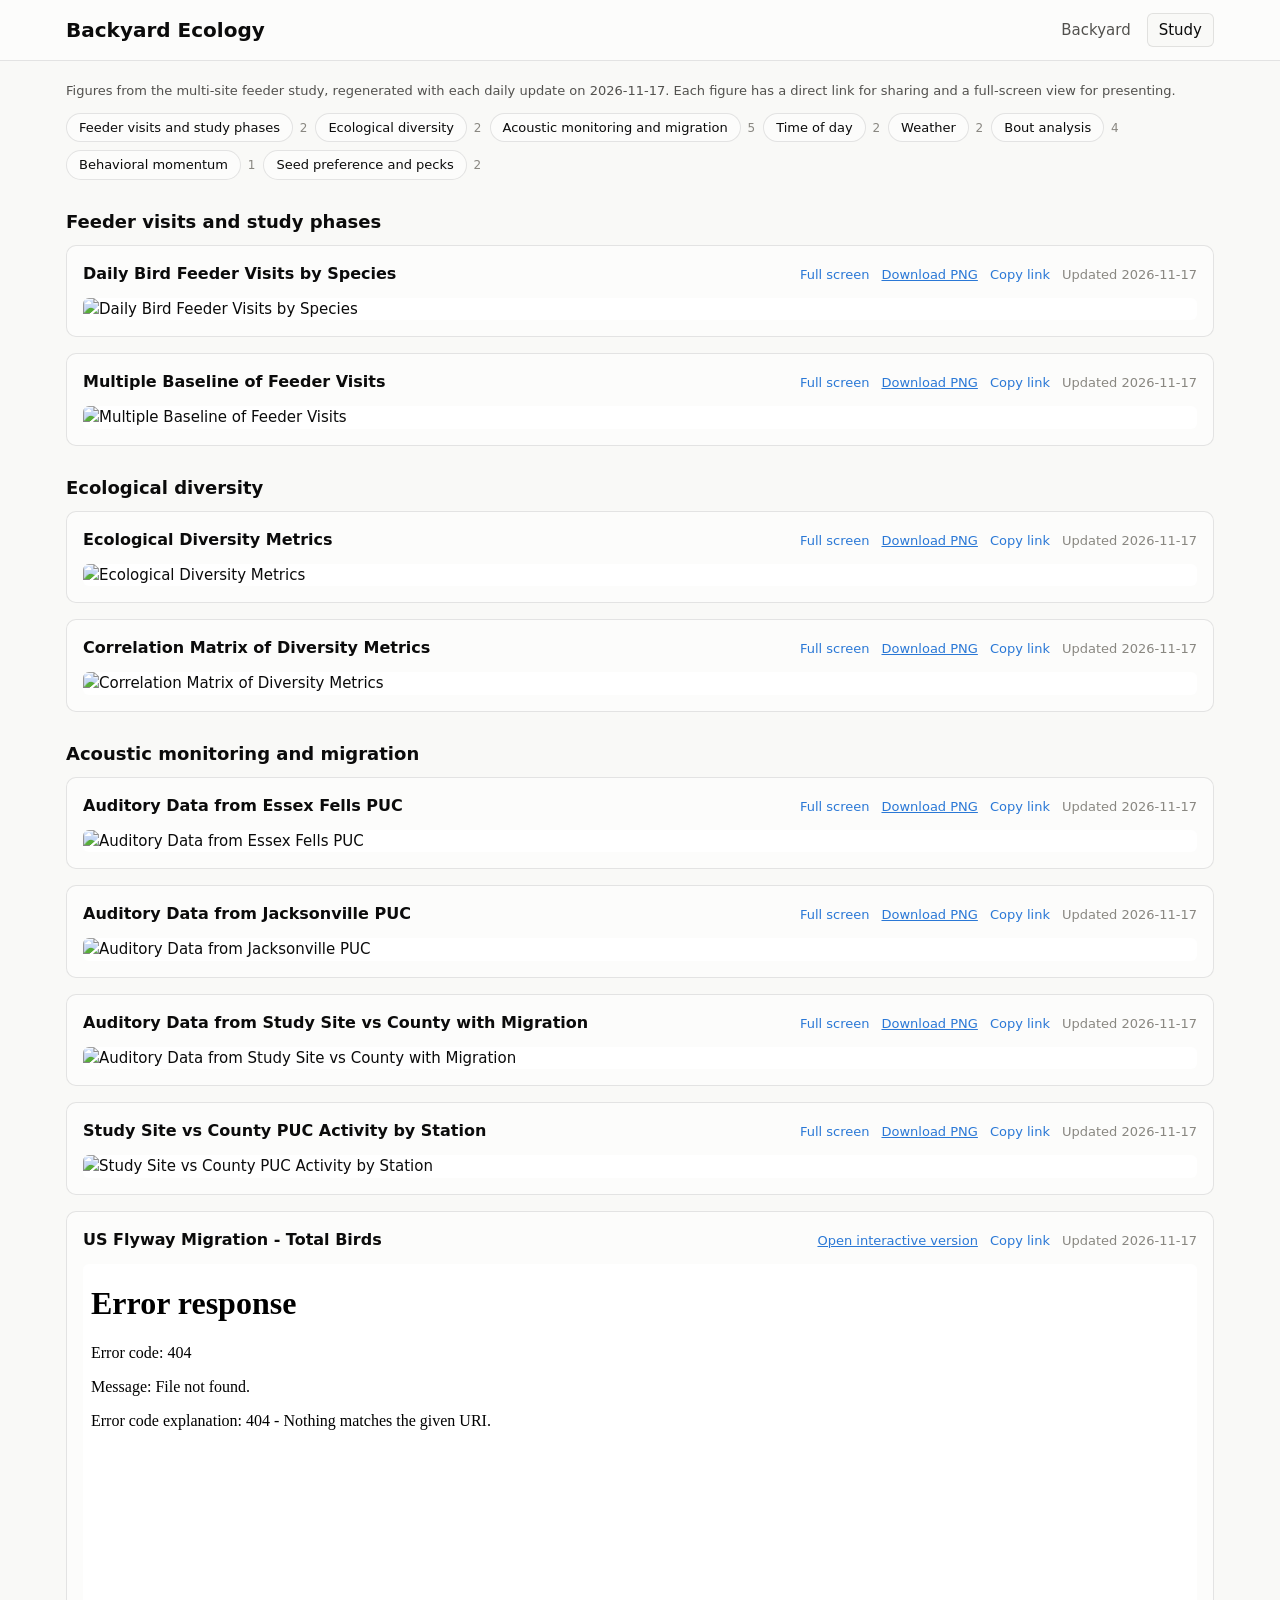
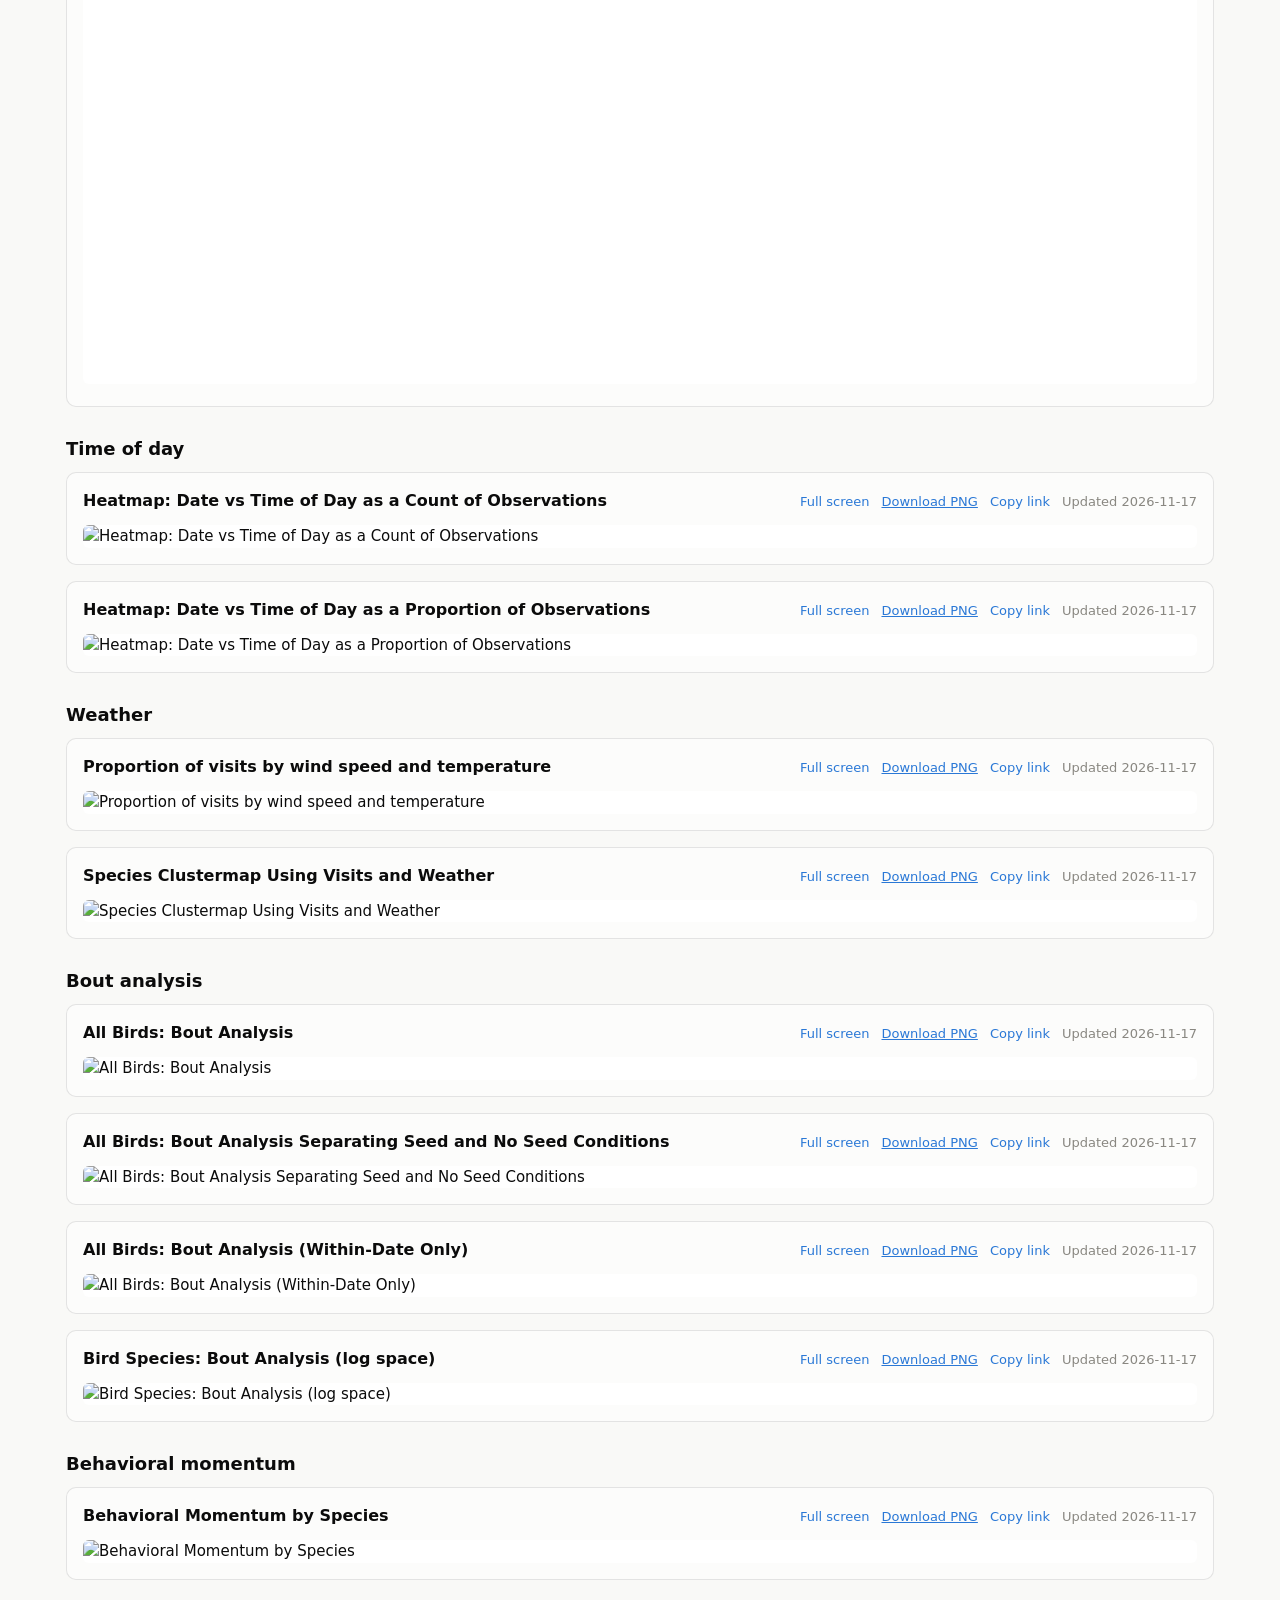
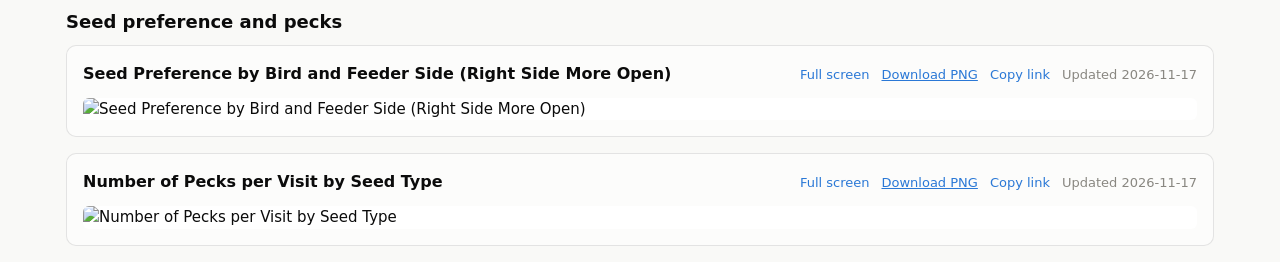
==== docs/study.html @ ff607a8b "Daily dashboard update" ====
<!DOCTYPE html>
<html lang="en">
<head>
  <meta charset="UTF-8">
  <meta name="viewport" content="width=device-width, initial-scale=1.0">
  <title>Backyard Ecology Study</title>
  <link rel="stylesheet" href="assets/dashboard.css">
</head>
<body>
  <header class="site-header">
    <div class="wrap header-row">
      <h1>Backyard Ecology</h1>
      <nav class="tabs" aria-label="Sections">
        <a href="index.html">Backyard</a>
        <a href="study.html" aria-current="page">Study</a>
      </nav>
    </div>
  </header>
  <main class="wrap study">
    <p class="sub">Figures from the multi-site feeder study, regenerated with each daily update on 2026-11-17. Each figure has a direct link for sharing and a full-screen view for presenting.</p>
    <nav class="toc" aria-label="Contents"><ol><li><a href="#section-1">Feeder visits and study phases</a> <span>2</span></li><li><a href="#section-2">Ecological diversity</a> <span>2</span></li><li><a href="#section-3">Acoustic monitoring and migration</a> <span>5</span></li><li><a href="#section-4">Time of day</a> <span>2</span></li><li><a href="#section-5">Weather</a> <span>2</span></li><li><a href="#section-6">Bout analysis</a> <span>4</span></li><li><a href="#section-7">Behavioral momentum</a> <span>1</span></li><li><a href="#section-8">Seed preference and pecks</a> <span>2</span></li></ol></nav>
    <section class="study-section" id="section-1"><h2>Feeder visits and study phases</h2>
      <figure class="study-figure" id="species_visits_by_date">
        <figcaption>
          <h3><a href="#species_visits_by_date">Daily Bird Feeder Visits by Species</a></h3>
          <div class="fig-actions"><button type="button" data-fullscreen="species_visits_by_date">Full screen</button><a href="dashboard_plots/images/species_visits_by_date.png" download>Download PNG</a><button type="button" data-copy="species_visits_by_date">Copy link</button><span class="updated">Updated 2026-11-17</span></div>
        </figcaption>
        <img src="dashboard_plots/images/species_visits_by_date.png" alt="Daily Bird Feeder Visits by Species" loading="lazy">
      </figure>
      <figure class="study-figure" id="mbd_plot">
        <figcaption>
          <h3><a href="#mbd_plot">Multiple Baseline of Feeder Visits</a></h3>
          <div class="fig-actions"><button type="button" data-fullscreen="mbd_plot">Full screen</button><a href="dashboard_plots/images/mbd_plot.png" download>Download PNG</a><button type="button" data-copy="mbd_plot">Copy link</button><span class="updated">Updated 2026-11-17</span></div>
        </figcaption>
        <img src="dashboard_plots/images/mbd_plot.png" alt="Multiple Baseline of Feeder Visits" loading="lazy">
      </figure></section><section class="study-section" id="section-2"><h2>Ecological diversity</h2>
      <figure class="study-figure" id="diversity_metrics">
        <figcaption>
          <h3><a href="#diversity_metrics">Ecological Diversity Metrics</a></h3>
          <div class="fig-actions"><button type="button" data-fullscreen="diversity_metrics">Full screen</button><a href="dashboard_plots/images/diversity_metrics.png" download>Download PNG</a><button type="button" data-copy="diversity_metrics">Copy link</button><span class="updated">Updated 2026-11-17</span></div>
        </figcaption>
        <img src="dashboard_plots/images/diversity_metrics.png" alt="Ecological Diversity Metrics" loading="lazy">
      </figure>
      <figure class="study-figure" id="diversity_metrics_corr_matrix">
        <figcaption>
          <h3><a href="#diversity_metrics_corr_matrix">Correlation Matrix of Diversity Metrics</a></h3>
          <div class="fig-actions"><button type="button" data-fullscreen="diversity_metrics_corr_matrix">Full screen</button><a href="dashboard_plots/images/diversity_metrics_corr_matrix.png" download>Download PNG</a><button type="button" data-copy="diversity_metrics_corr_matrix">Copy link</button><span class="updated">Updated 2026-11-17</span></div>
        </figcaption>
        <img src="dashboard_plots/images/diversity_metrics_corr_matrix.png" alt="Correlation Matrix of Diversity Metrics" loading="lazy">
      </figure></section><section class="study-section" id="section-3"><h2>Acoustic monitoring and migration</h2>
      <figure class="study-figure" id="puc_audio_data_nj_jcv">
        <figcaption>
          <h3><a href="#puc_audio_data_nj_jcv">Auditory Data from Essex Fells PUC</a></h3>
          <div class="fig-actions"><button type="button" data-fullscreen="puc_audio_data_nj_jcv">Full screen</button><a href="dashboard_plots/images/puc_audio_data_nj_jcv.png" download>Download PNG</a><button type="button" data-copy="puc_audio_data_nj_jcv">Copy link</button><span class="updated">Updated 2026-11-17</span></div>
        </figcaption>
        <img src="dashboard_plots/images/puc_audio_data_nj_jcv.png" alt="Auditory Data from Essex Fells PUC" loading="lazy">
      </figure>
      <figure class="study-figure" id="puc_audio_data_puc_21974_cox">
        <figcaption>
          <h3><a href="#puc_audio_data_puc_21974_cox">Auditory Data from Jacksonville PUC</a></h3>
          <div class="fig-actions"><button type="button" data-fullscreen="puc_audio_data_puc_21974_cox">Full screen</button><a href="dashboard_plots/images/puc_audio_data_puc_21974_cox.png" download>Download PNG</a><button type="button" data-copy="puc_audio_data_puc_21974_cox">Copy link</button><span class="updated">Updated 2026-11-17</span></div>
        </figcaption>
        <img src="dashboard_plots/images/puc_audio_data_puc_21974_cox.png" alt="Auditory Data from Jacksonville PUC" loading="lazy">
      </figure>
      <figure class="study-figure" id="puc_audio_data_puc_site_to_county">
        <figcaption>
          <h3><a href="#puc_audio_data_puc_site_to_county">Auditory Data from Study Site vs County with Migration</a></h3>
          <div class="fig-actions"><button type="button" data-fullscreen="puc_audio_data_puc_site_to_county">Full screen</button><a href="dashboard_plots/images/puc_audio_data_puc_site_to_county.png" download>Download PNG</a><button type="button" data-copy="puc_audio_data_puc_site_to_county">Copy link</button><span class="updated">Updated 2026-11-17</span></div>
        </figcaption>
        <img src="dashboard_plots/images/puc_audio_data_puc_site_to_county.png" alt="Auditory Data from Study Site vs County with Migration" loading="lazy">
      </figure>
      <figure class="study-figure" id="puc_site_county_faceted">
        <figcaption>
          <h3><a href="#puc_site_county_faceted">Study Site vs County PUC Activity by Station</a></h3>
          <div class="fig-actions"><button type="button" data-fullscreen="puc_site_county_faceted">Full screen</button><a href="dashboard_plots/images/puc_site_county_faceted.png" download>Download PNG</a><button type="button" data-copy="puc_site_county_faceted">Copy link</button><span class="updated">Updated 2026-11-17</span></div>
        </figcaption>
        <img src="dashboard_plots/images/puc_site_county_faceted.png" alt="Study Site vs County PUC Activity by Station" loading="lazy">
      </figure>
      <figure class="study-figure" id="all_flyways_total_birds">
        <figcaption>
          <h3><a href="#all_flyways_total_birds">US Flyway Migration - Total Birds</a></h3>
          <div class="fig-actions"><a href="dashboard_plots/interactive/all_flyways_total_birds.html" target="_blank" rel="noopener">Open interactive version</a><button type="button" data-copy="all_flyways_total_birds">Copy link</button><span class="updated">Updated 2026-11-17</span></div>
        </figcaption>
        <iframe src="dashboard_plots/interactive/all_flyways_total_birds.html" title="US Flyway Migration - Total Birds" loading="lazy"></iframe>
      </figure></section><section class="study-section" id="section-4"><h2>Time of day</h2>
      <figure class="study-figure" id="heatmap_counts">
        <figcaption>
          <h3><a href="#heatmap_counts">Heatmap: Date vs Time of Day as a Count of Observations</a></h3>
          <div class="fig-actions"><button type="button" data-fullscreen="heatmap_counts">Full screen</button><a href="dashboard_plots/images/heatmap_counts.png" download>Download PNG</a><button type="button" data-copy="heatmap_counts">Copy link</button><span class="updated">Updated 2026-11-17</span></div>
        </figcaption>
        <img src="dashboard_plots/images/heatmap_counts.png" alt="Heatmap: Date vs Time of Day as a Count of Observations" loading="lazy">
      </figure>
      <figure class="study-figure" id="heatmap_proportions">
        <figcaption>
          <h3><a href="#heatmap_proportions">Heatmap: Date vs Time of Day as a Proportion of Observations</a></h3>
          <div class="fig-actions"><button type="button" data-fullscreen="heatmap_proportions">Full screen</button><a href="dashboard_plots/images/heatmap_proportions.png" download>Download PNG</a><button type="button" data-copy="heatmap_proportions">Copy link</button><span class="updated">Updated 2026-11-17</span></div>
        </figcaption>
        <img src="dashboard_plots/images/heatmap_proportions.png" alt="Heatmap: Date vs Time of Day as a Proportion of Observations" loading="lazy">
      </figure></section><section class="study-section" id="section-5"><h2>Weather</h2>
      <figure class="study-figure" id="prop_visits_wind_temp">
        <figcaption>
          <h3><a href="#prop_visits_wind_temp">Proportion of visits by wind speed and temperature</a></h3>
          <div class="fig-actions"><button type="button" data-fullscreen="prop_visits_wind_temp">Full screen</button><a href="dashboard_plots/images/prop_visits_wind_temp.png" download>Download PNG</a><button type="button" data-copy="prop_visits_wind_temp">Copy link</button><span class="updated">Updated 2026-11-17</span></div>
        </figcaption>
        <img src="dashboard_plots/images/prop_visits_wind_temp.png" alt="Proportion of visits by wind speed and temperature" loading="lazy">
      </figure>
      <figure class="study-figure" id="species_cluster_visits_by_weather">
        <figcaption>
          <h3><a href="#species_cluster_visits_by_weather">Species Clustermap Using Visits and Weather</a></h3>
          <div class="fig-actions"><button type="button" data-fullscreen="species_cluster_visits_by_weather">Full screen</button><a href="dashboard_plots/images/species_cluster_visits_by_weather.png" download>Download PNG</a><button type="button" data-copy="species_cluster_visits_by_weather">Copy link</button><span class="updated">Updated 2026-11-17</span></div>
        </figcaption>
        <img src="dashboard_plots/images/species_cluster_visits_by_weather.png" alt="Species Clustermap Using Visits and Weather" loading="lazy">
      </figure></section><section class="study-section" id="section-6"><h2>Bout analysis</h2>
      <figure class="study-figure" id="all_birds_bout_analysis">
        <figcaption>
          <h3><a href="#all_birds_bout_analysis">All Birds: Bout Analysis</a></h3>
          <div class="fig-actions"><button type="button" data-fullscreen="all_birds_bout_analysis">Full screen</button><a href="dashboard_plots/images/all_birds_bout_analysis.png" download>Download PNG</a><button type="button" data-copy="all_birds_bout_analysis">Copy link</button><span class="updated">Updated 2026-11-17</span></div>
        </figcaption>
        <img src="dashboard_plots/images/all_birds_bout_analysis.png" alt="All Birds: Bout Analysis" loading="lazy">
      </figure>
      <figure class="study-figure" id="all_birds_bout_seed_no_seed_separate">
        <figcaption>
          <h3><a href="#all_birds_bout_seed_no_seed_separate">All Birds: Bout Analysis Separating Seed and No Seed Conditions</a></h3>
          <div class="fig-actions"><button type="button" data-fullscreen="all_birds_bout_seed_no_seed_separate">Full screen</button><a href="dashboard_plots/images/all_birds_bout_seed_no_seed_separate.png" download>Download PNG</a><button type="button" data-copy="all_birds_bout_seed_no_seed_separate">Copy link</button><span class="updated">Updated 2026-11-17</span></div>
        </figcaption>
        <img src="dashboard_plots/images/all_birds_bout_seed_no_seed_separate.png" alt="All Birds: Bout Analysis Separating Seed and No Seed Conditions" loading="lazy">
      </figure>
      <figure class="study-figure" id="all_birds_bout_analysis_within_date">
        <figcaption>
          <h3><a href="#all_birds_bout_analysis_within_date">All Birds: Bout Analysis (Within-Date Only)</a></h3>
          <div class="fig-actions"><button type="button" data-fullscreen="all_birds_bout_analysis_within_date">Full screen</button><a href="dashboard_plots/images/all_birds_bout_analysis_within_date.png" download>Download PNG</a><button type="button" data-copy="all_birds_bout_analysis_within_date">Copy link</button><span class="updated">Updated 2026-11-17</span></div>
        </figcaption>
        <img src="dashboard_plots/images/all_birds_bout_analysis_within_date.png" alt="All Birds: Bout Analysis (Within-Date Only)" loading="lazy">
      </figure>
      <figure class="study-figure" id="individual_species_bout_analysis">
        <figcaption>
          <h3><a href="#individual_species_bout_analysis">Bird Species: Bout Analysis (log space)</a></h3>
          <div class="fig-actions"><button type="button" data-fullscreen="individual_species_bout_analysis">Full screen</button><a href="dashboard_plots/images/individual_species_bout_analysis.png" download>Download PNG</a><button type="button" data-copy="individual_species_bout_analysis">Copy link</button><span class="updated">Updated 2026-11-17</span></div>
        </figcaption>
        <img src="dashboard_plots/images/individual_species_bout_analysis.png" alt="Bird Species: Bout Analysis (log space)" loading="lazy">
      </figure></section><section class="study-section" id="section-7"><h2>Behavioral momentum</h2>
      <figure class="study-figure" id="bm_by_species">
        <figcaption>
          <h3><a href="#bm_by_species">Behavioral Momentum by Species</a></h3>
          <div class="fig-actions"><button type="button" data-fullscreen="bm_by_species">Full screen</button><a href="dashboard_plots/images/bm_by_species.png" download>Download PNG</a><button type="button" data-copy="bm_by_species">Copy link</button><span class="updated">Updated 2026-11-17</span></div>
        </figcaption>
        <img src="dashboard_plots/images/bm_by_species.png" alt="Behavioral Momentum by Species" loading="lazy">
      </figure></section><section class="study-section" id="section-8"><h2>Seed preference and pecks</h2>
      <figure class="study-figure" id="seed_preference_by_bird">
        <figcaption>
          <h3><a href="#seed_preference_by_bird">Seed Preference by Bird and Feeder Side
(Right Side More Open)</a></h3>
          <div class="fig-actions"><button type="button" data-fullscreen="seed_preference_by_bird">Full screen</button><a href="dashboard_plots/images/seed_preference_by_bird.png" download>Download PNG</a><button type="button" data-copy="seed_preference_by_bird">Copy link</button><span class="updated">Updated 2026-11-17</span></div>
        </figcaption>
        <img src="dashboard_plots/images/seed_preference_by_bird.png" alt="Seed Preference by Bird and Feeder Side
(Right Side More Open)" loading="lazy">
      </figure>
      <figure class="study-figure" id="peck_distribution_by_bird">
        <figcaption>
          <h3><a href="#peck_distribution_by_bird">Number of Pecks per Visit by Seed Type</a></h3>
          <div class="fig-actions"><button type="button" data-fullscreen="peck_distribution_by_bird">Full screen</button><a href="dashboard_plots/images/peck_distribution_by_bird.png" download>Download PNG</a><button type="button" data-copy="peck_distribution_by_bird">Copy link</button><span class="updated">Updated 2026-11-17</span></div>
        </figcaption>
        <img src="dashboard_plots/images/peck_distribution_by_bird.png" alt="Number of Pecks per Visit by Seed Type" loading="lazy">
      </figure></section>
  </main>
  <script>
document.querySelectorAll('[data-fullscreen]').forEach((btn) => {
  btn.addEventListener('click', () => {
    const fig = document.getElementById(btn.dataset.fullscreen);
    if (document.fullscreenElement) document.exitFullscreen();
    else if (fig.requestFullscreen) fig.requestFullscreen();
  });
});
document.querySelectorAll('[data-copy]').forEach((btn) => {
  btn.addEventListener('click', async () => {
    const url = location.href.split('#')[0] + '#' + btn.dataset.copy;
    try {
      await navigator.clipboard.writeText(url);
      btn.textContent = 'Link copied';
    } catch (e) {
      location.hash = btn.dataset.copy;
      btn.textContent = 'Link in address bar';
    }
    setTimeout(() => { btn.textContent = 'Copy link'; }, 2000);
  });
});
</script>
</body>
</html>
---- docs/assets/dashboard.css ----
:root {
  color-scheme: light;
  --page: #f9f9f7;
  --surface: #fcfcfb;
  --ink: #0b0b0b;
  --ink-2: #52514e;
  --muted: #898781;
  --grid: #e1e0d9;
  --axis: #c3c2b7;
  --border: rgba(11, 11, 11, 0.10);
  --accent: #2a78d6;
  --good: #0ca30c;
  --warning: #fab219;
  --critical: #d03b3b;
  --s1: #2a78d6; --s2: #eb6834; --s3: #1baf7a; --s4: #eda100;
  --s5: #e87ba4; --s6: #008300; --s7: #6250d6; --s8: #e34948;
  --other: #b5b3ab;
  --seq-lo: #cde2fb; --seq-hi: #0d366b;
}
@media (prefers-color-scheme: dark) {
  :root:not([data-theme="light"]) {
    color-scheme: dark;
    --page: #0d0d0d;
    --surface: #1a1a19;
    --ink: #f0efec;
    --ink-2: #c3c2b7;
    --grid: #2c2c2a;
    --axis: #383835;
    --border: rgba(255, 255, 255, 0.10);
    --accent: #3987e5;
    --s1: #3987e5; --s2: #d95926; --s3: #199e70; --s4: #c98500;
    --s5: #d55181; --s6: #008300; --s7: #9085e9; --s8: #e66767;
    --other: #5f5e59;
    --seq-lo: #1d2a3a; --seq-hi: #9ec5f4;
  }
}
:root[data-theme="dark"] {
  color-scheme: dark;
  --page: #0d0d0d;
  --surface: #1a1a19;
  --ink: #f0efec;
  --ink-2: #c3c2b7;
  --grid: #2c2c2a;
  --axis: #383835;
  --border: rgba(255, 255, 255, 0.10);
  --accent: #3987e5;
  --s1: #3987e5; --s2: #d95926; --s3: #199e70; --s4: #c98500;
  --s5: #d55181; --s6: #008300; --s7: #9085e9; --s8: #e66767;
  --other: #5f5e59;
  --seq-lo: #1d2a3a; --seq-hi: #9ec5f4;
}

* { box-sizing: border-box; }
body {
  margin: 0;
  background: var(--page);
  color: var(--ink);
  font: 15px/1.5 system-ui, -apple-system, "Segoe UI", sans-serif;
}
a { color: var(--accent); }
.wrap { max-width: 1180px; margin: 0 auto; padding: 0 16px; }
.visually-hidden {
  position: absolute; width: 1px; height: 1px; overflow: hidden;
  clip: rect(0 0 0 0); white-space: nowrap;
}

.site-header { border-bottom: 1px solid var(--border); background: var(--surface); }
.header-row { display: flex; align-items: center; justify-content: space-between; gap: 16px; min-height: 60px; flex-wrap: wrap; }
.site-header h1 { font-size: 20px; margin: 0; font-weight: 600; }
.tabs { display: flex; gap: 4px; }
.tabs a {
  text-decoration: none; color: var(--ink-2); padding: 6px 12px; border-radius: 6px; font-weight: 500;
}
.tabs a[aria-current="page"] { color: var(--ink); background: var(--page); box-shadow: inset 0 0 0 1px var(--border); }

.filters { display: flex; flex-wrap: wrap; align-items: center; gap: 12px 20px; margin: 20px 0 12px; }
.filters label { display: inline-flex; align-items: center; gap: 8px; color: var(--ink-2); }
select, .range button {
  font: inherit; color: var(--ink); background: var(--surface);
  border: 1px solid var(--border); border-radius: 6px; padding: 5px 10px;
}
.range { display: inline-flex; gap: 0; }
.range button { border-radius: 0; margin-left: -1px; cursor: pointer; }
.range button:first-child { border-radius: 6px 0 0 6px; margin-left: 0; }
.range button:last-child { border-radius: 0 6px 6px 0; }
.range button[aria-pressed="true"] { background: var(--ink); color: var(--surface); border-color: var(--ink); position: relative; }

.health { list-style: none; padding: 0; margin: 0 0 16px; display: flex; flex-wrap: wrap; gap: 8px; }
.health li {
  display: inline-flex; align-items: center; gap: 6px; padding: 4px 10px; border-radius: 999px;
  background: var(--surface); border: 1px solid var(--border); font-size: 13px; color: var(--ink-2);
}
.health .dot { width: 8px; height: 8px; border-radius: 50%; flex: none; }
.health .ok .dot { background: var(--good); }
.health .late .dot { background: var(--warning); }
.health .stale .dot { background: var(--critical); }
.health strong { color: var(--ink); font-weight: 600; }

.tiles { display: grid; grid-template-columns: repeat(auto-fit, minmax(200px, 1fr)); gap: 12px; margin-bottom: 16px; }
.tile { background: var(--surface); border: 1px solid var(--border); border-radius: 10px; padding: 14px 16px; }
.tile .label { color: var(--ink-2); font-size: 13px; }
.tile .value { font-size: 28px; font-weight: 600; margin: 2px 0; }
.tile .note { color: var(--muted); font-size: 12px; }

.card { background: var(--surface); border: 1px solid var(--border); border-radius: 10px; padding: 18px 18px 12px; margin-bottom: 16px; }
.card-head h2 { font-size: 17px; margin: 0; font-weight: 600; }
.sub { color: var(--ink-2); margin: 2px 0 10px; font-size: 13px; }
.panel-title { font-size: 13px; font-weight: 600; color: var(--ink-2); margin: 14px 0 0; }
.chart { min-height: 120px; }
.chart svg { overflow: visible; }
.empty { color: var(--muted); font-size: 13px; padding: 24px 0; }

.legend { display: flex; flex-wrap: wrap; gap: 6px 14px; margin: 4px 0 8px; font-size: 13px; color: var(--ink-2); }
.legend span { display: inline-flex; align-items: center; gap: 6px; }
.legend i { width: 10px; height: 10px; border-radius: 2px; display: inline-block; }
.legend i.line { height: 2px; width: 14px; border-radius: 1px; }

.table-view summary { cursor: pointer; color: var(--ink-2); font-size: 13px; margin: 6px 0; }
.table-wrap { overflow-x: auto; }
table { border-collapse: collapse; width: 100%; font-size: 13px; }
th, td { text-align: left; padding: 6px 10px 6px 0; border-bottom: 1px solid var(--grid); }
th { color: var(--ink-2); font-weight: 600; }
td.num, th.num { text-align: right; font-variant-numeric: tabular-nums; }
.badge { display: inline-block; font-size: 11px; padding: 1px 6px; border-radius: 4px; background: var(--page); border: 1px solid var(--border); color: var(--ink-2); margin-left: 6px; }

.footnote { color: var(--muted); font-size: 13px; margin: 8px 0 40px; }

/* Observable Plot tips follow the page tokens */
.chart [aria-label="tip"] { fill: var(--surface); stroke: var(--border); }

/* Study page */
.study .sub { margin: 20px 0 12px; }
.toc ol { list-style: none; padding: 0; margin: 0 0 20px; display: flex; flex-wrap: wrap; gap: 8px; }
.toc a {
  display: inline-block; text-decoration: none; color: var(--ink); background: var(--surface);
  border: 1px solid var(--border); border-radius: 999px; padding: 4px 12px; font-size: 13px;
}
.toc span { color: var(--muted); font-size: 12px; margin-left: 2px; }
.study-section h2 { font-size: 18px; margin: 28px 0 10px; }
.study-figure {
  margin: 0 0 16px; background: var(--surface); border: 1px solid var(--border); border-radius: 10px; padding: 16px;
  scroll-margin-top: 16px;
}
.study-figure:target { box-shadow: 0 0 0 2px var(--accent); }
.study-figure figcaption { display: flex; flex-wrap: wrap; align-items: baseline; justify-content: space-between; gap: 8px 16px; margin-bottom: 12px; }
.study-figure h3 { font-size: 16px; margin: 0; font-weight: 600; }
.study-figure h3 a { color: var(--ink); text-decoration: none; }
.study-figure h3 a:hover { text-decoration: underline; }
.fig-actions { display: flex; flex-wrap: wrap; align-items: center; gap: 6px 12px; font-size: 13px; }
.fig-actions button {
  font: inherit; color: var(--accent); background: none; border: 0; padding: 0; cursor: pointer;
}
.fig-actions .updated { color: var(--muted); }
/* Matplotlib figures are drawn on white; keep them on white in both themes */
.study-figure img { display: block; width: 100%; height: auto; background: #fff; border-radius: 6px; }
.study-figure iframe { width: 100%; height: 720px; border: 0; border-radius: 6px; background: #fff; }
.study-figure:fullscreen {
  background: #fff; padding: 24px; border-radius: 0; display: flex; flex-direction: column; justify-content: center;
}
.study-figure:fullscreen figcaption { display: none; }
.study-figure:fullscreen img { max-height: 100vh; object-fit: contain; }

.filters.inline { margin: 4px 0 8px; }
.corr-stat { margin: 0 0 4px; font-size: 14px; color: var(--ink-2); }
.corr-stat strong { color: var(--ink); font-size: 18px; font-weight: 600; margin-right: 4px; }

/* Study phase key: shades match the bands on the charts */
.phase-key { background: var(--surface); border: 1px solid var(--border); border-radius: 10px; padding: 10px 14px; margin-bottom: 16px; }
.phase-key ol { list-style: none; margin: 0; padding: 0; display: grid; grid-template-columns: repeat(auto-fill, minmax(260px, 1fr)); gap: 4px 16px; font-size: 13px; }
.phase-key li { display: flex; gap: 8px; align-items: baseline; color: var(--ink-2); }
.phase-key strong { color: var(--ink); font-weight: 600; }

.corr-layout { display: flex; flex-wrap: wrap; gap: 8px 28px; align-items: flex-start; }
.corr-layout .chart { flex: 1 1 480px; max-width: 680px; }
.corr-side { flex: 1 1 280px; max-width: 380px; padding-top: 24px; }
.corr-side .corr-stat strong { display: block; font-size: 28px; margin-bottom: 2px; }

.new-species { display: flex; flex-wrap: wrap; gap: 6px; align-items: center; margin: 0 0 8px; font-size: 13px; color: var(--ink-2); }
.new-species .badge { margin-left: 0; color: var(--ink); }

.phase-legend { margin: 0; align-items: center; }
.phase-legend strong { color: var(--ink); font-weight: 600; margin-right: 4px; }
.phase-swatch {
  width: 14px !important; height: 14px !important; border-radius: 3px !important; flex: none;
  border: 1px solid var(--axis); background: transparent; display: inline-block;
}
.phase-key details { margin-top: 6px; }
.phase-key summary { cursor: pointer; color: var(--ink-2); font-size: 13px; }
.phase-key details ol { margin-top: 8px; }
.phase-key li .phase-swatch { margin-top: 3px; }

/* Phase legend beside each chart */
.plot-row { display: flex; flex-wrap: wrap; align-items: flex-start; gap: 0 8px; }
.plot-row > :first-child { flex: 1 1 auto; min-width: 0; }
.phase-aside { flex: 0 0 168px; font-size: 12px; color: var(--ink-2); padding-top: 18px; display: grid; gap: 5px; }
.phase-aside > div { display: flex; align-items: center; gap: 7px; line-height: 1.25; }
.phase-aside .phase-aside-title { color: var(--muted); font-weight: 600; text-transform: uppercase; letter-spacing: 0.04em; font-size: 11px; }
@media (max-width: 759px) { .phase-aside { flex-basis: 100%; padding-top: 4px; display: flex; flex-wrap: wrap; gap: 6px 12px; } }

/* Correlation: activity toggle and clickable weather measures */
.corr-side .range { margin-bottom: 12px; }
.corr-list { list-style: none; margin: 0 0 14px; padding: 0; display: grid; gap: 4px; }
.corr-list button {
  width: 100%; display: grid; grid-template-columns: minmax(120px, 1fr) 96px 48px; align-items: center; gap: 10px;
  font: inherit; font-size: 13px; color: var(--ink-2); text-align: left; cursor: pointer;
  background: transparent; border: 1px solid transparent; border-radius: 6px; padding: 6px 8px;
}
.corr-list button:hover { background: var(--page); }
.corr-list button[aria-pressed="true"] { color: var(--ink); border-color: var(--border); background: var(--page); font-weight: 600; }
.corr-list button:disabled { opacity: 0.5; cursor: default; }
.corr-bar { position: relative; height: 8px; border-radius: 4px; background: var(--grid); }
.corr-bar::after { content: ""; position: absolute; left: 50%; top: -2px; bottom: -2px; width: 1px; background: var(--axis); }
.corr-bar i { position: absolute; top: 0; bottom: 0; border-radius: 4px; }
.corr-r { text-align: right; font-variant-numeric: tabular-nums; color: var(--ink); }
.corr-side .corr-stat strong { font-size: 22px; }

/* Migration card */
.flight-layout { display: flex; flex-wrap: wrap; gap: 8px 24px; align-items: flex-start; margin-top: 4px; }
.flight-layout .chart { flex: 1 1 420px; max-width: 560px; }
.flight-tiles { flex: 1 1 320px; grid-template-columns: repeat(2, minmax(140px, 1fr)); margin: 8px 0 0; }
.flight-tiles .value { font-size: 22px; }
.track-detail { flex: 1 1 480px; min-width: 0; }
.track-detail .panel-title:first-child { margin-top: 0; }

/* Section links and grouped analyses */
.jump { display: flex; flex-wrap: wrap; gap: 6px; margin: 0 0 16px; }
.jump a { text-decoration: none; color: var(--ink-2); font-size: 13px; padding: 3px 10px; border-radius: 999px; border: 1px solid var(--border); background: var(--surface); }
.jump a:hover { color: var(--ink); }
.card { scroll-margin-top: 12px; }
.group-title { font-size: 20px; margin: 32px 0 2px; scroll-margin-top: 12px; }
.group-sub { margin: 0 0 14px; }
.card-controls { display: flex; flex-wrap: wrap; gap: 10px 20px; align-items: center; margin: 0 0 8px; font-size: 13px; color: var(--ink-2); }
.card-controls label { display: inline-flex; align-items: center; gap: 6px; }
.card-toggle { margin: 0 0 8px; }
.seed-grid { display: grid; grid-template-columns: repeat(auto-fill, minmax(300px, 1fr)); gap: 8px 16px; }
.seed-grid h4 { font-size: 13px; font-weight: 600; margin: 4px 0 0; color: var(--ink-2); }
.bm-table td, .bm-table th { white-space: nowrap; }

/* Diversity correlation matrix: click a cell to plot the pair */
.div-matrix { display: grid; gap: 3px; font-size: 12px; margin-bottom: 8px; }
.div-matrix .div-head { color: var(--ink-2); font-weight: 600; align-self: end; text-align: center; line-height: 1.2; padding-bottom: 2px; }
.div-matrix .div-head.row { text-align: right; align-self: center; padding: 0 6px 0 0; }
.div-matrix button {
  font: inherit; font-variant-numeric: tabular-nums; color: var(--ink); border: 1px solid transparent; border-radius: 4px;
  min-height: 34px; cursor: pointer; padding: 0;
}
.div-matrix button:disabled { cursor: default; }
.div-matrix button[aria-pressed="true"] { border-color: var(--ink); font-weight: 600; }

.seed-key { grid-column: 1 / -1; margin: 0 0 4px; }
.seed-key strong { color: var(--ink); }
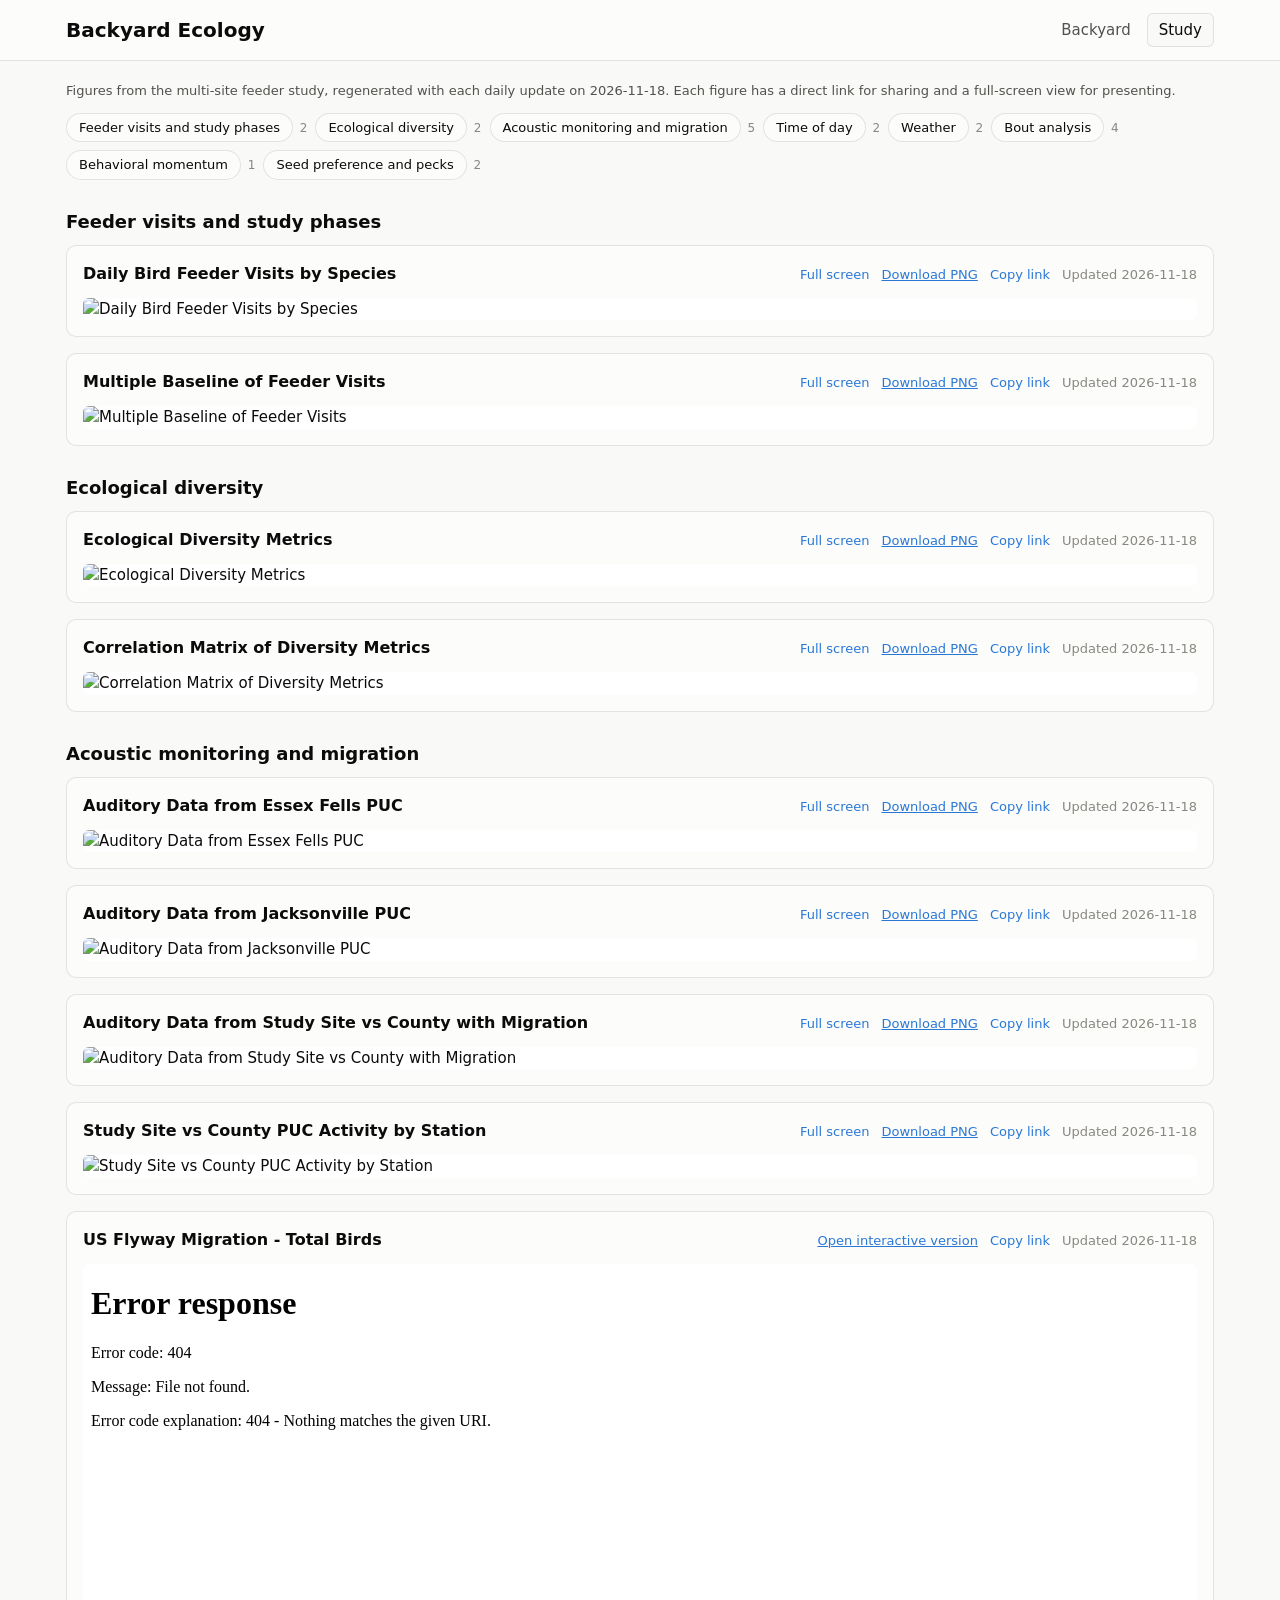
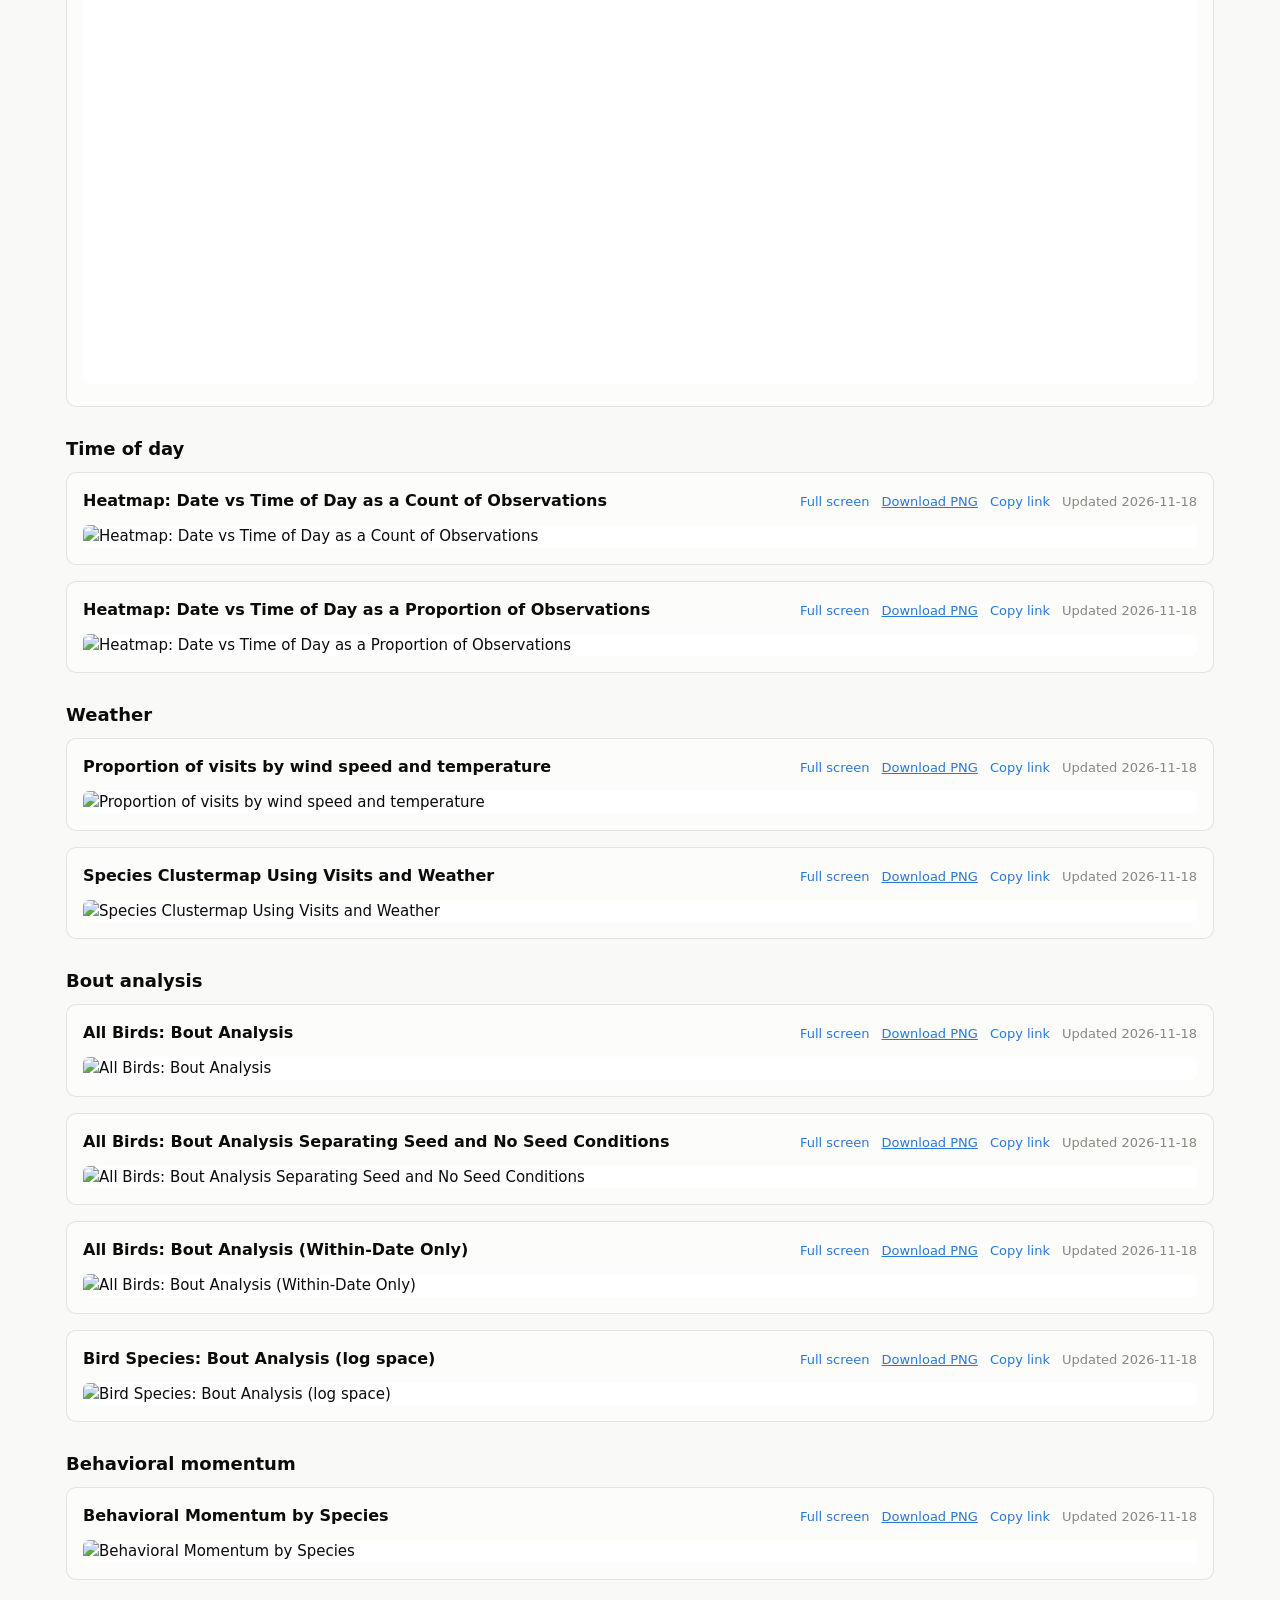
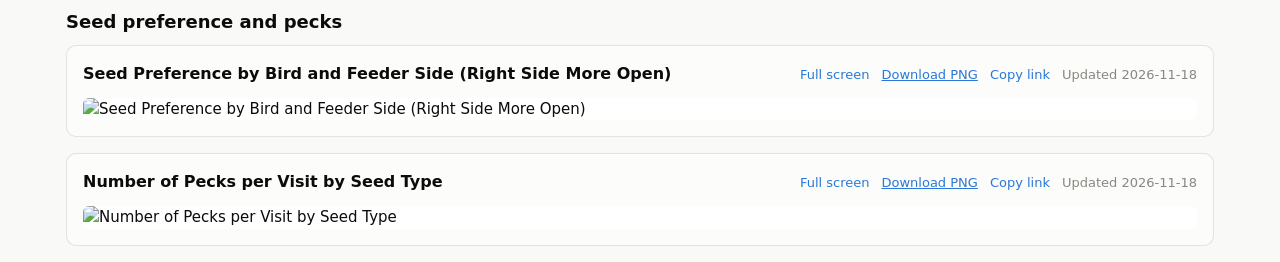
==== commit 95efa788: "Daily dashboard update" ====
--- a/docs/study.html
+++ b/docs/study.html
@@ -17,132 +17,132 @@
     </div>
   </header>
   <main class="wrap study">
-    <p class="sub">Figures from the multi-site feeder study, regenerated with each daily update on 2026-11-17. Each figure has a direct link for sharing and a full-screen view for presenting.</p>
+    <p class="sub">Figures from the multi-site feeder study, regenerated with each daily update on 2026-11-18. Each figure has a direct link for sharing and a full-screen view for presenting.</p>
     <nav class="toc" aria-label="Contents"><ol><li><a href="#section-1">Feeder visits and study phases</a> <span>2</span></li><li><a href="#section-2">Ecological diversity</a> <span>2</span></li><li><a href="#section-3">Acoustic monitoring and migration</a> <span>5</span></li><li><a href="#section-4">Time of day</a> <span>2</span></li><li><a href="#section-5">Weather</a> <span>2</span></li><li><a href="#section-6">Bout analysis</a> <span>4</span></li><li><a href="#section-7">Behavioral momentum</a> <span>1</span></li><li><a href="#section-8">Seed preference and pecks</a> <span>2</span></li></ol></nav>
     <section class="study-section" id="section-1"><h2>Feeder visits and study phases</h2>
       <figure class="study-figure" id="species_visits_by_date">
         <figcaption>
           <h3><a href="#species_visits_by_date">Daily Bird Feeder Visits by Species</a></h3>
-          <div class="fig-actions"><button type="button" data-fullscreen="species_visits_by_date">Full screen</button><a href="dashboard_plots/images/species_visits_by_date.png" download>Download PNG</a><button type="button" data-copy="species_visits_by_date">Copy link</button><span class="updated">Updated 2026-11-17</span></div>
+          <div class="fig-actions"><button type="button" data-fullscreen="species_visits_by_date">Full screen</button><a href="dashboard_plots/images/species_visits_by_date.png" download>Download PNG</a><button type="button" data-copy="species_visits_by_date">Copy link</button><span class="updated">Updated 2026-11-18</span></div>
         </figcaption>
         <img src="dashboard_plots/images/species_visits_by_date.png" alt="Daily Bird Feeder Visits by Species" loading="lazy">
       </figure>
       <figure class="study-figure" id="mbd_plot">
         <figcaption>
           <h3><a href="#mbd_plot">Multiple Baseline of Feeder Visits</a></h3>
-          <div class="fig-actions"><button type="button" data-fullscreen="mbd_plot">Full screen</button><a href="dashboard_plots/images/mbd_plot.png" download>Download PNG</a><button type="button" data-copy="mbd_plot">Copy link</button><span class="updated">Updated 2026-11-17</span></div>
+          <div class="fig-actions"><button type="button" data-fullscreen="mbd_plot">Full screen</button><a href="dashboard_plots/images/mbd_plot.png" download>Download PNG</a><button type="button" data-copy="mbd_plot">Copy link</button><span class="updated">Updated 2026-11-18</span></div>
         </figcaption>
         <img src="dashboard_plots/images/mbd_plot.png" alt="Multiple Baseline of Feeder Visits" loading="lazy">
       </figure></section><section class="study-section" id="section-2"><h2>Ecological diversity</h2>
       <figure class="study-figure" id="diversity_metrics">
         <figcaption>
           <h3><a href="#diversity_metrics">Ecological Diversity Metrics</a></h3>
-          <div class="fig-actions"><button type="button" data-fullscreen="diversity_metrics">Full screen</button><a href="dashboard_plots/images/diversity_metrics.png" download>Download PNG</a><button type="button" data-copy="diversity_metrics">Copy link</button><span class="updated">Updated 2026-11-17</span></div>
+          <div class="fig-actions"><button type="button" data-fullscreen="diversity_metrics">Full screen</button><a href="dashboard_plots/images/diversity_metrics.png" download>Download PNG</a><button type="button" data-copy="diversity_metrics">Copy link</button><span class="updated">Updated 2026-11-18</span></div>
         </figcaption>
         <img src="dashboard_plots/images/diversity_metrics.png" alt="Ecological Diversity Metrics" loading="lazy">
       </figure>
       <figure class="study-figure" id="diversity_metrics_corr_matrix">
         <figcaption>
           <h3><a href="#diversity_metrics_corr_matrix">Correlation Matrix of Diversity Metrics</a></h3>
-          <div class="fig-actions"><button type="button" data-fullscreen="diversity_metrics_corr_matrix">Full screen</button><a href="dashboard_plots/images/diversity_metrics_corr_matrix.png" download>Download PNG</a><button type="button" data-copy="diversity_metrics_corr_matrix">Copy link</button><span class="updated">Updated 2026-11-17</span></div>
+          <div class="fig-actions"><button type="button" data-fullscreen="diversity_metrics_corr_matrix">Full screen</button><a href="dashboard_plots/images/diversity_metrics_corr_matrix.png" download>Download PNG</a><button type="button" data-copy="diversity_metrics_corr_matrix">Copy link</button><span class="updated">Updated 2026-11-18</span></div>
         </figcaption>
         <img src="dashboard_plots/images/diversity_metrics_corr_matrix.png" alt="Correlation Matrix of Diversity Metrics" loading="lazy">
       </figure></section><section class="study-section" id="section-3"><h2>Acoustic monitoring and migration</h2>
       <figure class="study-figure" id="puc_audio_data_nj_jcv">
         <figcaption>
           <h3><a href="#puc_audio_data_nj_jcv">Auditory Data from Essex Fells PUC</a></h3>
-          <div class="fig-actions"><button type="button" data-fullscreen="puc_audio_data_nj_jcv">Full screen</button><a href="dashboard_plots/images/puc_audio_data_nj_jcv.png" download>Download PNG</a><button type="button" data-copy="puc_audio_data_nj_jcv">Copy link</button><span class="updated">Updated 2026-11-17</span></div>
+          <div class="fig-actions"><button type="button" data-fullscreen="puc_audio_data_nj_jcv">Full screen</button><a href="dashboard_plots/images/puc_audio_data_nj_jcv.png" download>Download PNG</a><button type="button" data-copy="puc_audio_data_nj_jcv">Copy link</button><span class="updated">Updated 2026-11-18</span></div>
         </figcaption>
         <img src="dashboard_plots/images/puc_audio_data_nj_jcv.png" alt="Auditory Data from Essex Fells PUC" loading="lazy">
       </figure>
       <figure class="study-figure" id="puc_audio_data_puc_21974_cox">
         <figcaption>
           <h3><a href="#puc_audio_data_puc_21974_cox">Auditory Data from Jacksonville PUC</a></h3>
-          <div class="fig-actions"><button type="button" data-fullscreen="puc_audio_data_puc_21974_cox">Full screen</button><a href="dashboard_plots/images/puc_audio_data_puc_21974_cox.png" download>Download PNG</a><button type="button" data-copy="puc_audio_data_puc_21974_cox">Copy link</button><span class="updated">Updated 2026-11-17</span></div>
+          <div class="fig-actions"><button type="button" data-fullscreen="puc_audio_data_puc_21974_cox">Full screen</button><a href="dashboard_plots/images/puc_audio_data_puc_21974_cox.png" download>Download PNG</a><button type="button" data-copy="puc_audio_data_puc_21974_cox">Copy link</button><span class="updated">Updated 2026-11-18</span></div>
         </figcaption>
         <img src="dashboard_plots/images/puc_audio_data_puc_21974_cox.png" alt="Auditory Data from Jacksonville PUC" loading="lazy">
       </figure>
       <figure class="study-figure" id="puc_audio_data_puc_site_to_county">
         <figcaption>
           <h3><a href="#puc_audio_data_puc_site_to_county">Auditory Data from Study Site vs County with Migration</a></h3>
-          <div class="fig-actions"><button type="button" data-fullscreen="puc_audio_data_puc_site_to_county">Full screen</button><a href="dashboard_plots/images/puc_audio_data_puc_site_to_county.png" download>Download PNG</a><button type="button" data-copy="puc_audio_data_puc_site_to_county">Copy link</button><span class="updated">Updated 2026-11-17</span></div>
+          <div class="fig-actions"><button type="button" data-fullscreen="puc_audio_data_puc_site_to_county">Full screen</button><a href="dashboard_plots/images/puc_audio_data_puc_site_to_county.png" download>Download PNG</a><button type="button" data-copy="puc_audio_data_puc_site_to_county">Copy link</button><span class="updated">Updated 2026-11-18</span></div>
         </figcaption>
         <img src="dashboard_plots/images/puc_audio_data_puc_site_to_county.png" alt="Auditory Data from Study Site vs County with Migration" loading="lazy">
       </figure>
       <figure class="study-figure" id="puc_site_county_faceted">
         <figcaption>
           <h3><a href="#puc_site_county_faceted">Study Site vs County PUC Activity by Station</a></h3>
-          <div class="fig-actions"><button type="button" data-fullscreen="puc_site_county_faceted">Full screen</button><a href="dashboard_plots/images/puc_site_county_faceted.png" download>Download PNG</a><button type="button" data-copy="puc_site_county_faceted">Copy link</button><span class="updated">Updated 2026-11-17</span></div>
+          <div class="fig-actions"><button type="button" data-fullscreen="puc_site_county_faceted">Full screen</button><a href="dashboard_plots/images/puc_site_county_faceted.png" download>Download PNG</a><button type="button" data-copy="puc_site_county_faceted">Copy link</button><span class="updated">Updated 2026-11-18</span></div>
         </figcaption>
         <img src="dashboard_plots/images/puc_site_county_faceted.png" alt="Study Site vs County PUC Activity by Station" loading="lazy">
       </figure>
       <figure class="study-figure" id="all_flyways_total_birds">
         <figcaption>
           <h3><a href="#all_flyways_total_birds">US Flyway Migration - Total Birds</a></h3>
-          <div class="fig-actions"><a href="dashboard_plots/interactive/all_flyways_total_birds.html" target="_blank" rel="noopener">Open interactive version</a><button type="button" data-copy="all_flyways_total_birds">Copy link</button><span class="updated">Updated 2026-11-17</span></div>
+          <div class="fig-actions"><a href="dashboard_plots/interactive/all_flyways_total_birds.html" target="_blank" rel="noopener">Open interactive version</a><button type="button" data-copy="all_flyways_total_birds">Copy link</button><span class="updated">Updated 2026-11-18</span></div>
         </figcaption>
         <iframe src="dashboard_plots/interactive/all_flyways_total_birds.html" title="US Flyway Migration - Total Birds" loading="lazy"></iframe>
       </figure></section><section class="study-section" id="section-4"><h2>Time of day</h2>
       <figure class="study-figure" id="heatmap_counts">
         <figcaption>
           <h3><a href="#heatmap_counts">Heatmap: Date vs Time of Day as a Count of Observations</a></h3>
-          <div class="fig-actions"><button type="button" data-fullscreen="heatmap_counts">Full screen</button><a href="dashboard_plots/images/heatmap_counts.png" download>Download PNG</a><button type="button" data-copy="heatmap_counts">Copy link</button><span class="updated">Updated 2026-11-17</span></div>
+          <div class="fig-actions"><button type="button" data-fullscreen="heatmap_counts">Full screen</button><a href="dashboard_plots/images/heatmap_counts.png" download>Download PNG</a><button type="button" data-copy="heatmap_counts">Copy link</button><span class="updated">Updated 2026-11-18</span></div>
         </figcaption>
         <img src="dashboard_plots/images/heatmap_counts.png" alt="Heatmap: Date vs Time of Day as a Count of Observations" loading="lazy">
       </figure>
       <figure class="study-figure" id="heatmap_proportions">
         <figcaption>
           <h3><a href="#heatmap_proportions">Heatmap: Date vs Time of Day as a Proportion of Observations</a></h3>
-          <div class="fig-actions"><button type="button" data-fullscreen="heatmap_proportions">Full screen</button><a href="dashboard_plots/images/heatmap_proportions.png" download>Download PNG</a><button type="button" data-copy="heatmap_proportions">Copy link</button><span class="updated">Updated 2026-11-17</span></div>
+          <div class="fig-actions"><button type="button" data-fullscreen="heatmap_proportions">Full screen</button><a href="dashboard_plots/images/heatmap_proportions.png" download>Download PNG</a><button type="button" data-copy="heatmap_proportions">Copy link</button><span class="updated">Updated 2026-11-18</span></div>
         </figcaption>
         <img src="dashboard_plots/images/heatmap_proportions.png" alt="Heatmap: Date vs Time of Day as a Proportion of Observations" loading="lazy">
       </figure></section><section class="study-section" id="section-5"><h2>Weather</h2>
       <figure class="study-figure" id="prop_visits_wind_temp">
         <figcaption>
           <h3><a href="#prop_visits_wind_temp">Proportion of visits by wind speed and temperature</a></h3>
-          <div class="fig-actions"><button type="button" data-fullscreen="prop_visits_wind_temp">Full screen</button><a href="dashboard_plots/images/prop_visits_wind_temp.png" download>Download PNG</a><button type="button" data-copy="prop_visits_wind_temp">Copy link</button><span class="updated">Updated 2026-11-17</span></div>
+          <div class="fig-actions"><button type="button" data-fullscreen="prop_visits_wind_temp">Full screen</button><a href="dashboard_plots/images/prop_visits_wind_temp.png" download>Download PNG</a><button type="button" data-copy="prop_visits_wind_temp">Copy link</button><span class="updated">Updated 2026-11-18</span></div>
         </figcaption>
         <img src="dashboard_plots/images/prop_visits_wind_temp.png" alt="Proportion of visits by wind speed and temperature" loading="lazy">
       </figure>
       <figure class="study-figure" id="species_cluster_visits_by_weather">
         <figcaption>
           <h3><a href="#species_cluster_visits_by_weather">Species Clustermap Using Visits and Weather</a></h3>
-          <div class="fig-actions"><button type="button" data-fullscreen="species_cluster_visits_by_weather">Full screen</button><a href="dashboard_plots/images/species_cluster_visits_by_weather.png" download>Download PNG</a><button type="button" data-copy="species_cluster_visits_by_weather">Copy link</button><span class="updated">Updated 2026-11-17</span></div>
+          <div class="fig-actions"><button type="button" data-fullscreen="species_cluster_visits_by_weather">Full screen</button><a href="dashboard_plots/images/species_cluster_visits_by_weather.png" download>Download PNG</a><button type="button" data-copy="species_cluster_visits_by_weather">Copy link</button><span class="updated">Updated 2026-11-18</span></div>
         </figcaption>
         <img src="dashboard_plots/images/species_cluster_visits_by_weather.png" alt="Species Clustermap Using Visits and Weather" loading="lazy">
       </figure></section><section class="study-section" id="section-6"><h2>Bout analysis</h2>
       <figure class="study-figure" id="all_birds_bout_analysis">
         <figcaption>
           <h3><a href="#all_birds_bout_analysis">All Birds: Bout Analysis</a></h3>
-          <div class="fig-actions"><button type="button" data-fullscreen="all_birds_bout_analysis">Full screen</button><a href="dashboard_plots/images/all_birds_bout_analysis.png" download>Download PNG</a><button type="button" data-copy="all_birds_bout_analysis">Copy link</button><span class="updated">Updated 2026-11-17</span></div>
+          <div class="fig-actions"><button type="button" data-fullscreen="all_birds_bout_analysis">Full screen</button><a href="dashboard_plots/images/all_birds_bout_analysis.png" download>Download PNG</a><button type="button" data-copy="all_birds_bout_analysis">Copy link</button><span class="updated">Updated 2026-11-18</span></div>
         </figcaption>
         <img src="dashboard_plots/images/all_birds_bout_analysis.png" alt="All Birds: Bout Analysis" loading="lazy">
       </figure>
       <figure class="study-figure" id="all_birds_bout_seed_no_seed_separate">
         <figcaption>
           <h3><a href="#all_birds_bout_seed_no_seed_separate">All Birds: Bout Analysis Separating Seed and No Seed Conditions</a></h3>
-          <div class="fig-actions"><button type="button" data-fullscreen="all_birds_bout_seed_no_seed_separate">Full screen</button><a href="dashboard_plots/images/all_birds_bout_seed_no_seed_separate.png" download>Download PNG</a><button type="button" data-copy="all_birds_bout_seed_no_seed_separate">Copy link</button><span class="updated">Updated 2026-11-17</span></div>
+          <div class="fig-actions"><button type="button" data-fullscreen="all_birds_bout_seed_no_seed_separate">Full screen</button><a href="dashboard_plots/images/all_birds_bout_seed_no_seed_separate.png" download>Download PNG</a><button type="button" data-copy="all_birds_bout_seed_no_seed_separate">Copy link</button><span class="updated">Updated 2026-11-18</span></div>
         </figcaption>
         <img src="dashboard_plots/images/all_birds_bout_seed_no_seed_separate.png" alt="All Birds: Bout Analysis Separating Seed and No Seed Conditions" loading="lazy">
       </figure>
       <figure class="study-figure" id="all_birds_bout_analysis_within_date">
         <figcaption>
           <h3><a href="#all_birds_bout_analysis_within_date">All Birds: Bout Analysis (Within-Date Only)</a></h3>
-          <div class="fig-actions"><button type="button" data-fullscreen="all_birds_bout_analysis_within_date">Full screen</button><a href="dashboard_plots/images/all_birds_bout_analysis_within_date.png" download>Download PNG</a><button type="button" data-copy="all_birds_bout_analysis_within_date">Copy link</button><span class="updated">Updated 2026-11-17</span></div>
+          <div class="fig-actions"><button type="button" data-fullscreen="all_birds_bout_analysis_within_date">Full screen</button><a href="dashboard_plots/images/all_birds_bout_analysis_within_date.png" download>Download PNG</a><button type="button" data-copy="all_birds_bout_analysis_within_date">Copy link</button><span class="updated">Updated 2026-11-18</span></div>
         </figcaption>
         <img src="dashboard_plots/images/all_birds_bout_analysis_within_date.png" alt="All Birds: Bout Analysis (Within-Date Only)" loading="lazy">
       </figure>
       <figure class="study-figure" id="individual_species_bout_analysis">
         <figcaption>
           <h3><a href="#individual_species_bout_analysis">Bird Species: Bout Analysis (log space)</a></h3>
-          <div class="fig-actions"><button type="button" data-fullscreen="individual_species_bout_analysis">Full screen</button><a href="dashboard_plots/images/individual_species_bout_analysis.png" download>Download PNG</a><button type="button" data-copy="individual_species_bout_analysis">Copy link</button><span class="updated">Updated 2026-11-17</span></div>
+          <div class="fig-actions"><button type="button" data-fullscreen="individual_species_bout_analysis">Full screen</button><a href="dashboard_plots/images/individual_species_bout_analysis.png" download>Download PNG</a><button type="button" data-copy="individual_species_bout_analysis">Copy link</button><span class="updated">Updated 2026-11-18</span></div>
         </figcaption>
         <img src="dashboard_plots/images/individual_species_bout_analysis.png" alt="Bird Species: Bout Analysis (log space)" loading="lazy">
       </figure></section><section class="study-section" id="section-7"><h2>Behavioral momentum</h2>
       <figure class="study-figure" id="bm_by_species">
         <figcaption>
           <h3><a href="#bm_by_species">Behavioral Momentum by Species</a></h3>
-          <div class="fig-actions"><button type="button" data-fullscreen="bm_by_species">Full screen</button><a href="dashboard_plots/images/bm_by_species.png" download>Download PNG</a><button type="button" data-copy="bm_by_species">Copy link</button><span class="updated">Updated 2026-11-17</span></div>
+          <div class="fig-actions"><button type="button" data-fullscreen="bm_by_species">Full screen</button><a href="dashboard_plots/images/bm_by_species.png" download>Download PNG</a><button type="button" data-copy="bm_by_species">Copy link</button><span class="updated">Updated 2026-11-18</span></div>
         </figcaption>
         <img src="dashboard_plots/images/bm_by_species.png" alt="Behavioral Momentum by Species" loading="lazy">
       </figure></section><section class="study-section" id="section-8"><h2>Seed preference and pecks</h2>
@@ -150,7 +150,7 @@
         <figcaption>
           <h3><a href="#seed_preference_by_bird">Seed Preference by Bird and Feeder Side
 (Right Side More Open)</a></h3>
-          <div class="fig-actions"><button type="button" data-fullscreen="seed_preference_by_bird">Full screen</button><a href="dashboard_plots/images/seed_preference_by_bird.png" download>Download PNG</a><button type="button" data-copy="seed_preference_by_bird">Copy link</button><span class="updated">Updated 2026-11-17</span></div>
+          <div class="fig-actions"><button type="button" data-fullscreen="seed_preference_by_bird">Full screen</button><a href="dashboard_plots/images/seed_preference_by_bird.png" download>Download PNG</a><button type="button" data-copy="seed_preference_by_bird">Copy link</button><span class="updated">Updated 2026-11-18</span></div>
         </figcaption>
         <img src="dashboard_plots/images/seed_preference_by_bird.png" alt="Seed Preference by Bird and Feeder Side
 (Right Side More Open)" loading="lazy">
@@ -158,7 +158,7 @@
       <figure class="study-figure" id="peck_distribution_by_bird">
         <figcaption>
           <h3><a href="#peck_distribution_by_bird">Number of Pecks per Visit by Seed Type</a></h3>
-          <div class="fig-actions"><button type="button" data-fullscreen="peck_distribution_by_bird">Full screen</button><a href="dashboard_plots/images/peck_distribution_by_bird.png" download>Download PNG</a><button type="button" data-copy="peck_distribution_by_bird">Copy link</button><span class="updated">Updated 2026-11-17</span></div>
+          <div class="fig-actions"><button type="button" data-fullscreen="peck_distribution_by_bird">Full screen</button><a href="dashboard_plots/images/peck_distribution_by_bird.png" download>Download PNG</a><button type="button" data-copy="peck_distribution_by_bird">Copy link</button><span class="updated">Updated 2026-11-18</span></div>
         </figcaption>
         <img src="dashboard_plots/images/peck_distribution_by_bird.png" alt="Number of Pecks per Visit by Seed Type" loading="lazy">
       </figure></section>
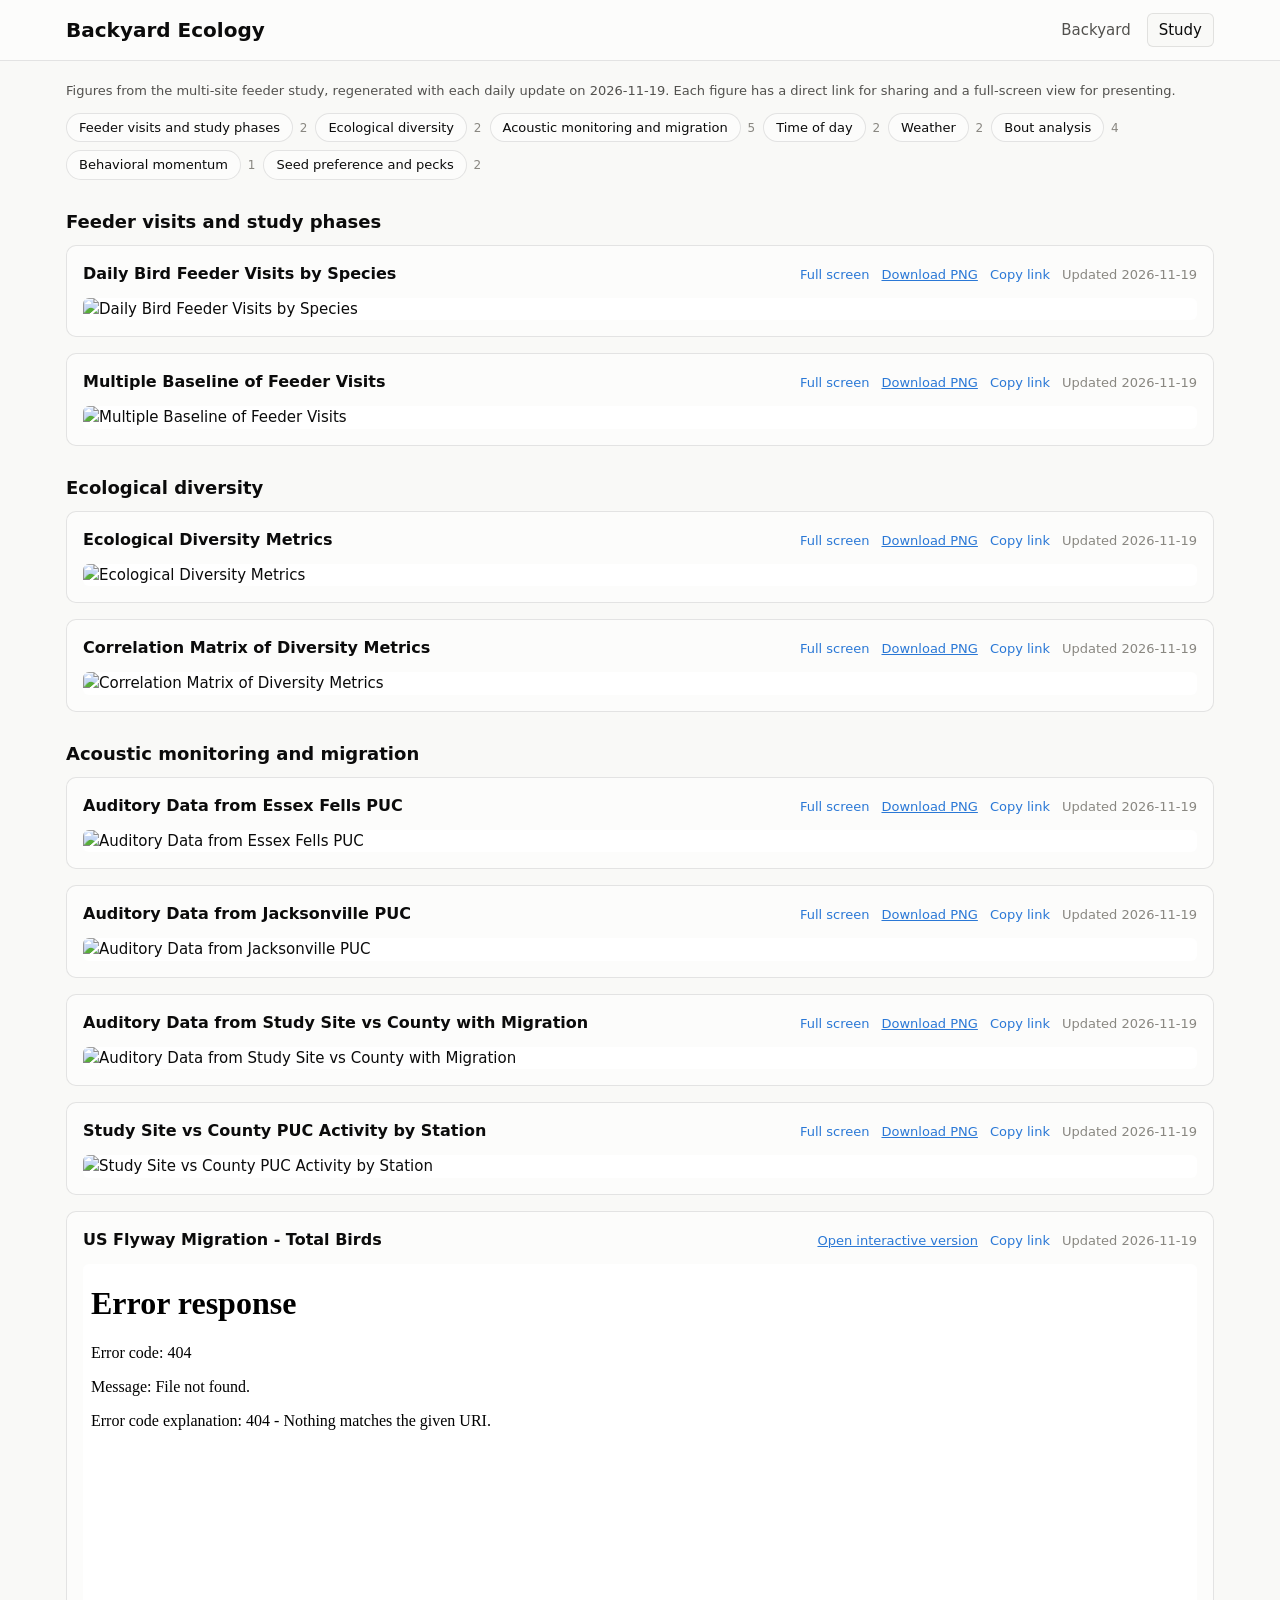
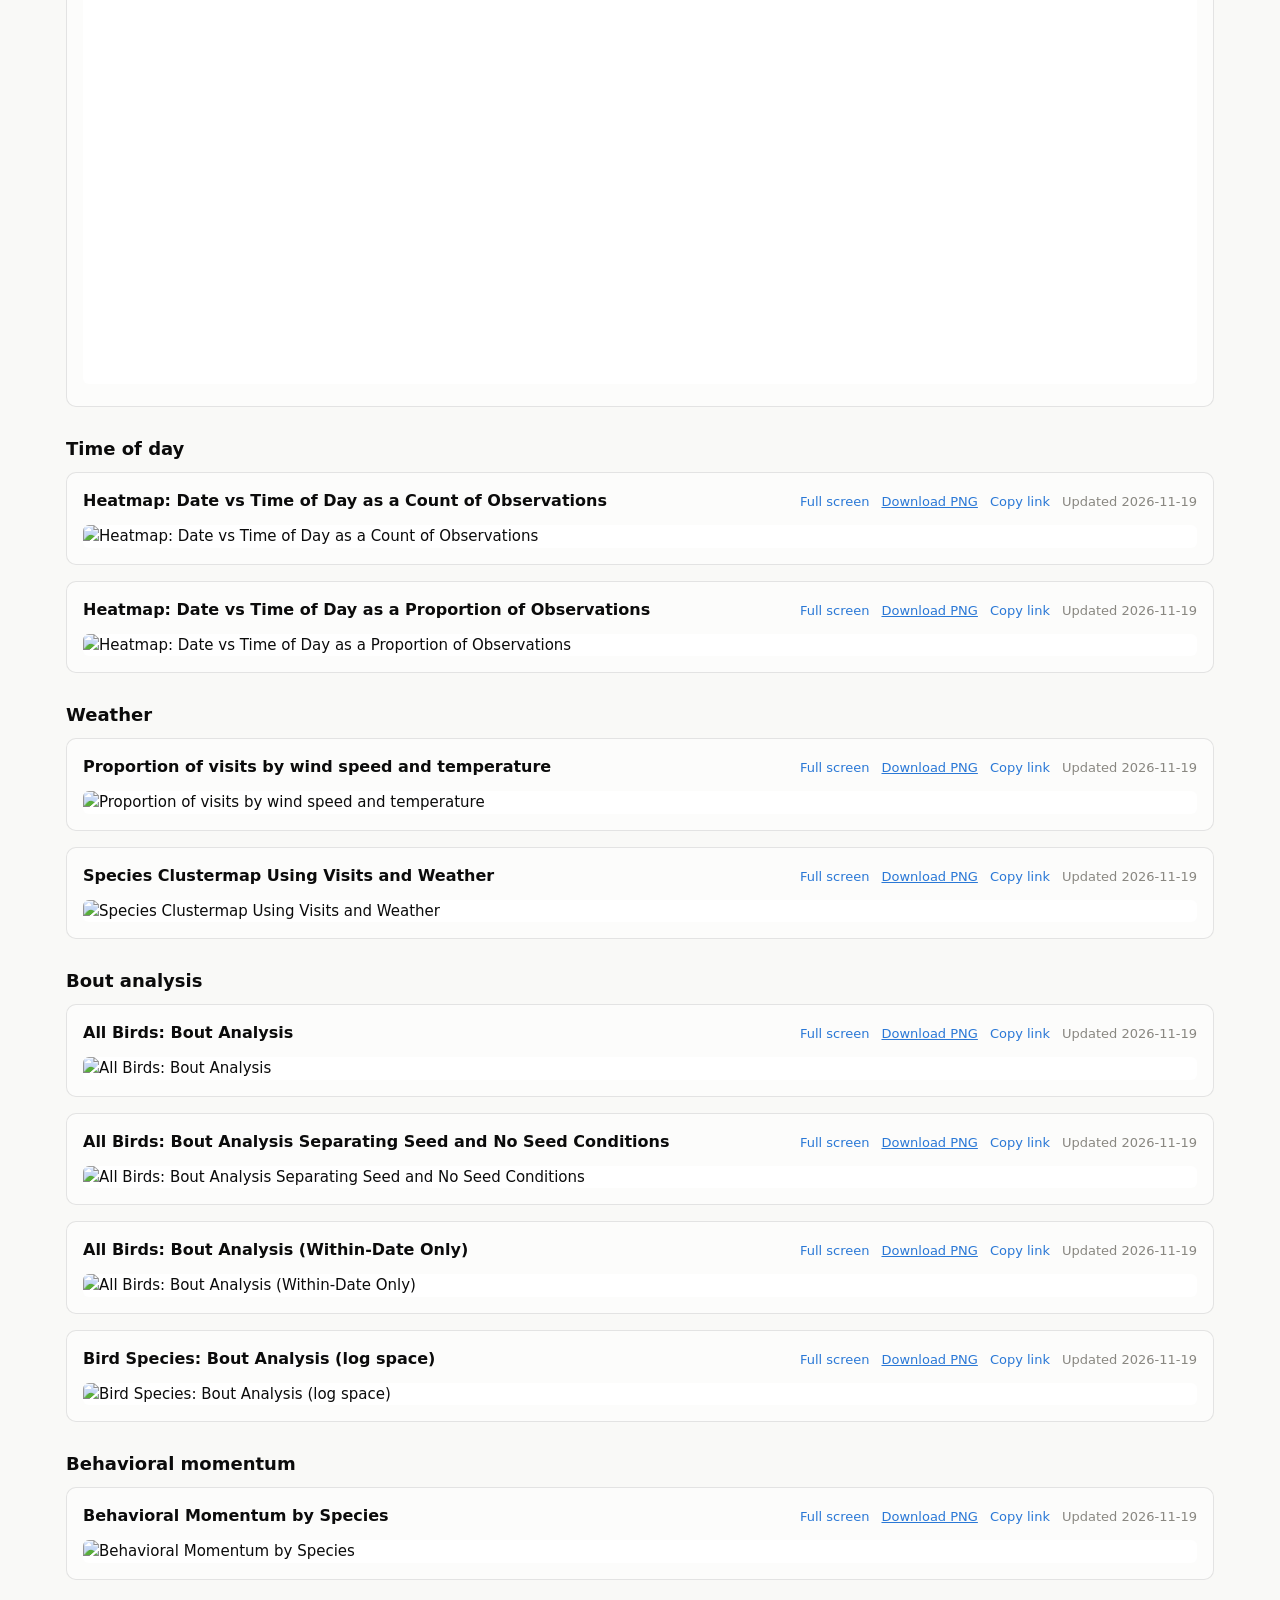
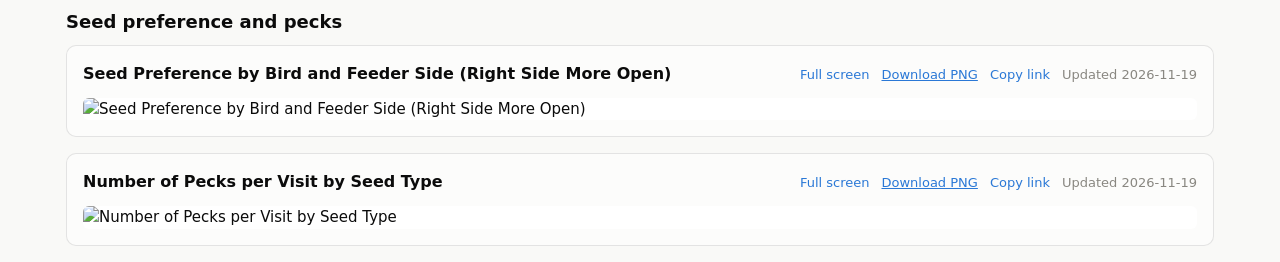
==== commit ad63b7c7: "Daily dashboard update" ====
--- a/docs/study.html
+++ b/docs/study.html
@@ -17,132 +17,132 @@
     </div>
   </header>
   <main class="wrap study">
-    <p class="sub">Figures from the multi-site feeder study, regenerated with each daily update on 2026-11-18. Each figure has a direct link for sharing and a full-screen view for presenting.</p>
+    <p class="sub">Figures from the multi-site feeder study, regenerated with each daily update on 2026-11-19. Each figure has a direct link for sharing and a full-screen view for presenting.</p>
     <nav class="toc" aria-label="Contents"><ol><li><a href="#section-1">Feeder visits and study phases</a> <span>2</span></li><li><a href="#section-2">Ecological diversity</a> <span>2</span></li><li><a href="#section-3">Acoustic monitoring and migration</a> <span>5</span></li><li><a href="#section-4">Time of day</a> <span>2</span></li><li><a href="#section-5">Weather</a> <span>2</span></li><li><a href="#section-6">Bout analysis</a> <span>4</span></li><li><a href="#section-7">Behavioral momentum</a> <span>1</span></li><li><a href="#section-8">Seed preference and pecks</a> <span>2</span></li></ol></nav>
     <section class="study-section" id="section-1"><h2>Feeder visits and study phases</h2>
       <figure class="study-figure" id="species_visits_by_date">
         <figcaption>
           <h3><a href="#species_visits_by_date">Daily Bird Feeder Visits by Species</a></h3>
-          <div class="fig-actions"><button type="button" data-fullscreen="species_visits_by_date">Full screen</button><a href="dashboard_plots/images/species_visits_by_date.png" download>Download PNG</a><button type="button" data-copy="species_visits_by_date">Copy link</button><span class="updated">Updated 2026-11-18</span></div>
+          <div class="fig-actions"><button type="button" data-fullscreen="species_visits_by_date">Full screen</button><a href="dashboard_plots/images/species_visits_by_date.png" download>Download PNG</a><button type="button" data-copy="species_visits_by_date">Copy link</button><span class="updated">Updated 2026-11-19</span></div>
         </figcaption>
         <img src="dashboard_plots/images/species_visits_by_date.png" alt="Daily Bird Feeder Visits by Species" loading="lazy">
       </figure>
       <figure class="study-figure" id="mbd_plot">
         <figcaption>
           <h3><a href="#mbd_plot">Multiple Baseline of Feeder Visits</a></h3>
-          <div class="fig-actions"><button type="button" data-fullscreen="mbd_plot">Full screen</button><a href="dashboard_plots/images/mbd_plot.png" download>Download PNG</a><button type="button" data-copy="mbd_plot">Copy link</button><span class="updated">Updated 2026-11-18</span></div>
+          <div class="fig-actions"><button type="button" data-fullscreen="mbd_plot">Full screen</button><a href="dashboard_plots/images/mbd_plot.png" download>Download PNG</a><button type="button" data-copy="mbd_plot">Copy link</button><span class="updated">Updated 2026-11-19</span></div>
         </figcaption>
         <img src="dashboard_plots/images/mbd_plot.png" alt="Multiple Baseline of Feeder Visits" loading="lazy">
       </figure></section><section class="study-section" id="section-2"><h2>Ecological diversity</h2>
       <figure class="study-figure" id="diversity_metrics">
         <figcaption>
           <h3><a href="#diversity_metrics">Ecological Diversity Metrics</a></h3>
-          <div class="fig-actions"><button type="button" data-fullscreen="diversity_metrics">Full screen</button><a href="dashboard_plots/images/diversity_metrics.png" download>Download PNG</a><button type="button" data-copy="diversity_metrics">Copy link</button><span class="updated">Updated 2026-11-18</span></div>
+          <div class="fig-actions"><button type="button" data-fullscreen="diversity_metrics">Full screen</button><a href="dashboard_plots/images/diversity_metrics.png" download>Download PNG</a><button type="button" data-copy="diversity_metrics">Copy link</button><span class="updated">Updated 2026-11-19</span></div>
         </figcaption>
         <img src="dashboard_plots/images/diversity_metrics.png" alt="Ecological Diversity Metrics" loading="lazy">
       </figure>
       <figure class="study-figure" id="diversity_metrics_corr_matrix">
         <figcaption>
           <h3><a href="#diversity_metrics_corr_matrix">Correlation Matrix of Diversity Metrics</a></h3>
-          <div class="fig-actions"><button type="button" data-fullscreen="diversity_metrics_corr_matrix">Full screen</button><a href="dashboard_plots/images/diversity_metrics_corr_matrix.png" download>Download PNG</a><button type="button" data-copy="diversity_metrics_corr_matrix">Copy link</button><span class="updated">Updated 2026-11-18</span></div>
+          <div class="fig-actions"><button type="button" data-fullscreen="diversity_metrics_corr_matrix">Full screen</button><a href="dashboard_plots/images/diversity_metrics_corr_matrix.png" download>Download PNG</a><button type="button" data-copy="diversity_metrics_corr_matrix">Copy link</button><span class="updated">Updated 2026-11-19</span></div>
         </figcaption>
         <img src="dashboard_plots/images/diversity_metrics_corr_matrix.png" alt="Correlation Matrix of Diversity Metrics" loading="lazy">
       </figure></section><section class="study-section" id="section-3"><h2>Acoustic monitoring and migration</h2>
       <figure class="study-figure" id="puc_audio_data_nj_jcv">
         <figcaption>
           <h3><a href="#puc_audio_data_nj_jcv">Auditory Data from Essex Fells PUC</a></h3>
-          <div class="fig-actions"><button type="button" data-fullscreen="puc_audio_data_nj_jcv">Full screen</button><a href="dashboard_plots/images/puc_audio_data_nj_jcv.png" download>Download PNG</a><button type="button" data-copy="puc_audio_data_nj_jcv">Copy link</button><span class="updated">Updated 2026-11-18</span></div>
+          <div class="fig-actions"><button type="button" data-fullscreen="puc_audio_data_nj_jcv">Full screen</button><a href="dashboard_plots/images/puc_audio_data_nj_jcv.png" download>Download PNG</a><button type="button" data-copy="puc_audio_data_nj_jcv">Copy link</button><span class="updated">Updated 2026-11-19</span></div>
         </figcaption>
         <img src="dashboard_plots/images/puc_audio_data_nj_jcv.png" alt="Auditory Data from Essex Fells PUC" loading="lazy">
       </figure>
       <figure class="study-figure" id="puc_audio_data_puc_21974_cox">
         <figcaption>
           <h3><a href="#puc_audio_data_puc_21974_cox">Auditory Data from Jacksonville PUC</a></h3>
-          <div class="fig-actions"><button type="button" data-fullscreen="puc_audio_data_puc_21974_cox">Full screen</button><a href="dashboard_plots/images/puc_audio_data_puc_21974_cox.png" download>Download PNG</a><button type="button" data-copy="puc_audio_data_puc_21974_cox">Copy link</button><span class="updated">Updated 2026-11-18</span></div>
+          <div class="fig-actions"><button type="button" data-fullscreen="puc_audio_data_puc_21974_cox">Full screen</button><a href="dashboard_plots/images/puc_audio_data_puc_21974_cox.png" download>Download PNG</a><button type="button" data-copy="puc_audio_data_puc_21974_cox">Copy link</button><span class="updated">Updated 2026-11-19</span></div>
         </figcaption>
         <img src="dashboard_plots/images/puc_audio_data_puc_21974_cox.png" alt="Auditory Data from Jacksonville PUC" loading="lazy">
       </figure>
       <figure class="study-figure" id="puc_audio_data_puc_site_to_county">
         <figcaption>
           <h3><a href="#puc_audio_data_puc_site_to_county">Auditory Data from Study Site vs County with Migration</a></h3>
-          <div class="fig-actions"><button type="button" data-fullscreen="puc_audio_data_puc_site_to_county">Full screen</button><a href="dashboard_plots/images/puc_audio_data_puc_site_to_county.png" download>Download PNG</a><button type="button" data-copy="puc_audio_data_puc_site_to_county">Copy link</button><span class="updated">Updated 2026-11-18</span></div>
+          <div class="fig-actions"><button type="button" data-fullscreen="puc_audio_data_puc_site_to_county">Full screen</button><a href="dashboard_plots/images/puc_audio_data_puc_site_to_county.png" download>Download PNG</a><button type="button" data-copy="puc_audio_data_puc_site_to_county">Copy link</button><span class="updated">Updated 2026-11-19</span></div>
         </figcaption>
         <img src="dashboard_plots/images/puc_audio_data_puc_site_to_county.png" alt="Auditory Data from Study Site vs County with Migration" loading="lazy">
       </figure>
       <figure class="study-figure" id="puc_site_county_faceted">
         <figcaption>
           <h3><a href="#puc_site_county_faceted">Study Site vs County PUC Activity by Station</a></h3>
-          <div class="fig-actions"><button type="button" data-fullscreen="puc_site_county_faceted">Full screen</button><a href="dashboard_plots/images/puc_site_county_faceted.png" download>Download PNG</a><button type="button" data-copy="puc_site_county_faceted">Copy link</button><span class="updated">Updated 2026-11-18</span></div>
+          <div class="fig-actions"><button type="button" data-fullscreen="puc_site_county_faceted">Full screen</button><a href="dashboard_plots/images/puc_site_county_faceted.png" download>Download PNG</a><button type="button" data-copy="puc_site_county_faceted">Copy link</button><span class="updated">Updated 2026-11-19</span></div>
         </figcaption>
         <img src="dashboard_plots/images/puc_site_county_faceted.png" alt="Study Site vs County PUC Activity by Station" loading="lazy">
       </figure>
       <figure class="study-figure" id="all_flyways_total_birds">
         <figcaption>
           <h3><a href="#all_flyways_total_birds">US Flyway Migration - Total Birds</a></h3>
-          <div class="fig-actions"><a href="dashboard_plots/interactive/all_flyways_total_birds.html" target="_blank" rel="noopener">Open interactive version</a><button type="button" data-copy="all_flyways_total_birds">Copy link</button><span class="updated">Updated 2026-11-18</span></div>
+          <div class="fig-actions"><a href="dashboard_plots/interactive/all_flyways_total_birds.html" target="_blank" rel="noopener">Open interactive version</a><button type="button" data-copy="all_flyways_total_birds">Copy link</button><span class="updated">Updated 2026-11-19</span></div>
         </figcaption>
         <iframe src="dashboard_plots/interactive/all_flyways_total_birds.html" title="US Flyway Migration - Total Birds" loading="lazy"></iframe>
       </figure></section><section class="study-section" id="section-4"><h2>Time of day</h2>
       <figure class="study-figure" id="heatmap_counts">
         <figcaption>
           <h3><a href="#heatmap_counts">Heatmap: Date vs Time of Day as a Count of Observations</a></h3>
-          <div class="fig-actions"><button type="button" data-fullscreen="heatmap_counts">Full screen</button><a href="dashboard_plots/images/heatmap_counts.png" download>Download PNG</a><button type="button" data-copy="heatmap_counts">Copy link</button><span class="updated">Updated 2026-11-18</span></div>
+          <div class="fig-actions"><button type="button" data-fullscreen="heatmap_counts">Full screen</button><a href="dashboard_plots/images/heatmap_counts.png" download>Download PNG</a><button type="button" data-copy="heatmap_counts">Copy link</button><span class="updated">Updated 2026-11-19</span></div>
         </figcaption>
         <img src="dashboard_plots/images/heatmap_counts.png" alt="Heatmap: Date vs Time of Day as a Count of Observations" loading="lazy">
       </figure>
       <figure class="study-figure" id="heatmap_proportions">
         <figcaption>
           <h3><a href="#heatmap_proportions">Heatmap: Date vs Time of Day as a Proportion of Observations</a></h3>
-          <div class="fig-actions"><button type="button" data-fullscreen="heatmap_proportions">Full screen</button><a href="dashboard_plots/images/heatmap_proportions.png" download>Download PNG</a><button type="button" data-copy="heatmap_proportions">Copy link</button><span class="updated">Updated 2026-11-18</span></div>
+          <div class="fig-actions"><button type="button" data-fullscreen="heatmap_proportions">Full screen</button><a href="dashboard_plots/images/heatmap_proportions.png" download>Download PNG</a><button type="button" data-copy="heatmap_proportions">Copy link</button><span class="updated">Updated 2026-11-19</span></div>
         </figcaption>
         <img src="dashboard_plots/images/heatmap_proportions.png" alt="Heatmap: Date vs Time of Day as a Proportion of Observations" loading="lazy">
       </figure></section><section class="study-section" id="section-5"><h2>Weather</h2>
       <figure class="study-figure" id="prop_visits_wind_temp">
         <figcaption>
           <h3><a href="#prop_visits_wind_temp">Proportion of visits by wind speed and temperature</a></h3>
-          <div class="fig-actions"><button type="button" data-fullscreen="prop_visits_wind_temp">Full screen</button><a href="dashboard_plots/images/prop_visits_wind_temp.png" download>Download PNG</a><button type="button" data-copy="prop_visits_wind_temp">Copy link</button><span class="updated">Updated 2026-11-18</span></div>
+          <div class="fig-actions"><button type="button" data-fullscreen="prop_visits_wind_temp">Full screen</button><a href="dashboard_plots/images/prop_visits_wind_temp.png" download>Download PNG</a><button type="button" data-copy="prop_visits_wind_temp">Copy link</button><span class="updated">Updated 2026-11-19</span></div>
         </figcaption>
         <img src="dashboard_plots/images/prop_visits_wind_temp.png" alt="Proportion of visits by wind speed and temperature" loading="lazy">
       </figure>
       <figure class="study-figure" id="species_cluster_visits_by_weather">
         <figcaption>
           <h3><a href="#species_cluster_visits_by_weather">Species Clustermap Using Visits and Weather</a></h3>
-          <div class="fig-actions"><button type="button" data-fullscreen="species_cluster_visits_by_weather">Full screen</button><a href="dashboard_plots/images/species_cluster_visits_by_weather.png" download>Download PNG</a><button type="button" data-copy="species_cluster_visits_by_weather">Copy link</button><span class="updated">Updated 2026-11-18</span></div>
+          <div class="fig-actions"><button type="button" data-fullscreen="species_cluster_visits_by_weather">Full screen</button><a href="dashboard_plots/images/species_cluster_visits_by_weather.png" download>Download PNG</a><button type="button" data-copy="species_cluster_visits_by_weather">Copy link</button><span class="updated">Updated 2026-11-19</span></div>
         </figcaption>
         <img src="dashboard_plots/images/species_cluster_visits_by_weather.png" alt="Species Clustermap Using Visits and Weather" loading="lazy">
       </figure></section><section class="study-section" id="section-6"><h2>Bout analysis</h2>
       <figure class="study-figure" id="all_birds_bout_analysis">
         <figcaption>
           <h3><a href="#all_birds_bout_analysis">All Birds: Bout Analysis</a></h3>
-          <div class="fig-actions"><button type="button" data-fullscreen="all_birds_bout_analysis">Full screen</button><a href="dashboard_plots/images/all_birds_bout_analysis.png" download>Download PNG</a><button type="button" data-copy="all_birds_bout_analysis">Copy link</button><span class="updated">Updated 2026-11-18</span></div>
+          <div class="fig-actions"><button type="button" data-fullscreen="all_birds_bout_analysis">Full screen</button><a href="dashboard_plots/images/all_birds_bout_analysis.png" download>Download PNG</a><button type="button" data-copy="all_birds_bout_analysis">Copy link</button><span class="updated">Updated 2026-11-19</span></div>
         </figcaption>
         <img src="dashboard_plots/images/all_birds_bout_analysis.png" alt="All Birds: Bout Analysis" loading="lazy">
       </figure>
       <figure class="study-figure" id="all_birds_bout_seed_no_seed_separate">
         <figcaption>
           <h3><a href="#all_birds_bout_seed_no_seed_separate">All Birds: Bout Analysis Separating Seed and No Seed Conditions</a></h3>
-          <div class="fig-actions"><button type="button" data-fullscreen="all_birds_bout_seed_no_seed_separate">Full screen</button><a href="dashboard_plots/images/all_birds_bout_seed_no_seed_separate.png" download>Download PNG</a><button type="button" data-copy="all_birds_bout_seed_no_seed_separate">Copy link</button><span class="updated">Updated 2026-11-18</span></div>
+          <div class="fig-actions"><button type="button" data-fullscreen="all_birds_bout_seed_no_seed_separate">Full screen</button><a href="dashboard_plots/images/all_birds_bout_seed_no_seed_separate.png" download>Download PNG</a><button type="button" data-copy="all_birds_bout_seed_no_seed_separate">Copy link</button><span class="updated">Updated 2026-11-19</span></div>
         </figcaption>
         <img src="dashboard_plots/images/all_birds_bout_seed_no_seed_separate.png" alt="All Birds: Bout Analysis Separating Seed and No Seed Conditions" loading="lazy">
       </figure>
       <figure class="study-figure" id="all_birds_bout_analysis_within_date">
         <figcaption>
           <h3><a href="#all_birds_bout_analysis_within_date">All Birds: Bout Analysis (Within-Date Only)</a></h3>
-          <div class="fig-actions"><button type="button" data-fullscreen="all_birds_bout_analysis_within_date">Full screen</button><a href="dashboard_plots/images/all_birds_bout_analysis_within_date.png" download>Download PNG</a><button type="button" data-copy="all_birds_bout_analysis_within_date">Copy link</button><span class="updated">Updated 2026-11-18</span></div>
+          <div class="fig-actions"><button type="button" data-fullscreen="all_birds_bout_analysis_within_date">Full screen</button><a href="dashboard_plots/images/all_birds_bout_analysis_within_date.png" download>Download PNG</a><button type="button" data-copy="all_birds_bout_analysis_within_date">Copy link</button><span class="updated">Updated 2026-11-19</span></div>
         </figcaption>
         <img src="dashboard_plots/images/all_birds_bout_analysis_within_date.png" alt="All Birds: Bout Analysis (Within-Date Only)" loading="lazy">
       </figure>
       <figure class="study-figure" id="individual_species_bout_analysis">
         <figcaption>
           <h3><a href="#individual_species_bout_analysis">Bird Species: Bout Analysis (log space)</a></h3>
-          <div class="fig-actions"><button type="button" data-fullscreen="individual_species_bout_analysis">Full screen</button><a href="dashboard_plots/images/individual_species_bout_analysis.png" download>Download PNG</a><button type="button" data-copy="individual_species_bout_analysis">Copy link</button><span class="updated">Updated 2026-11-18</span></div>
+          <div class="fig-actions"><button type="button" data-fullscreen="individual_species_bout_analysis">Full screen</button><a href="dashboard_plots/images/individual_species_bout_analysis.png" download>Download PNG</a><button type="button" data-copy="individual_species_bout_analysis">Copy link</button><span class="updated">Updated 2026-11-19</span></div>
         </figcaption>
         <img src="dashboard_plots/images/individual_species_bout_analysis.png" alt="Bird Species: Bout Analysis (log space)" loading="lazy">
       </figure></section><section class="study-section" id="section-7"><h2>Behavioral momentum</h2>
       <figure class="study-figure" id="bm_by_species">
         <figcaption>
           <h3><a href="#bm_by_species">Behavioral Momentum by Species</a></h3>
-          <div class="fig-actions"><button type="button" data-fullscreen="bm_by_species">Full screen</button><a href="dashboard_plots/images/bm_by_species.png" download>Download PNG</a><button type="button" data-copy="bm_by_species">Copy link</button><span class="updated">Updated 2026-11-18</span></div>
+          <div class="fig-actions"><button type="button" data-fullscreen="bm_by_species">Full screen</button><a href="dashboard_plots/images/bm_by_species.png" download>Download PNG</a><button type="button" data-copy="bm_by_species">Copy link</button><span class="updated">Updated 2026-11-19</span></div>
         </figcaption>
         <img src="dashboard_plots/images/bm_by_species.png" alt="Behavioral Momentum by Species" loading="lazy">
       </figure></section><section class="study-section" id="section-8"><h2>Seed preference and pecks</h2>
@@ -150,7 +150,7 @@
         <figcaption>
           <h3><a href="#seed_preference_by_bird">Seed Preference by Bird and Feeder Side
 (Right Side More Open)</a></h3>
-          <div class="fig-actions"><button type="button" data-fullscreen="seed_preference_by_bird">Full screen</button><a href="dashboard_plots/images/seed_preference_by_bird.png" download>Download PNG</a><button type="button" data-copy="seed_preference_by_bird">Copy link</button><span class="updated">Updated 2026-11-18</span></div>
+          <div class="fig-actions"><button type="button" data-fullscreen="seed_preference_by_bird">Full screen</button><a href="dashboard_plots/images/seed_preference_by_bird.png" download>Download PNG</a><button type="button" data-copy="seed_preference_by_bird">Copy link</button><span class="updated">Updated 2026-11-19</span></div>
         </figcaption>
         <img src="dashboard_plots/images/seed_preference_by_bird.png" alt="Seed Preference by Bird and Feeder Side
 (Right Side More Open)" loading="lazy">
@@ -158,7 +158,7 @@
       <figure class="study-figure" id="peck_distribution_by_bird">
         <figcaption>
           <h3><a href="#peck_distribution_by_bird">Number of Pecks per Visit by Seed Type</a></h3>
-          <div class="fig-actions"><button type="button" data-fullscreen="peck_distribution_by_bird">Full screen</button><a href="dashboard_plots/images/peck_distribution_by_bird.png" download>Download PNG</a><button type="button" data-copy="peck_distribution_by_bird">Copy link</button><span class="updated">Updated 2026-11-18</span></div>
+          <div class="fig-actions"><button type="button" data-fullscreen="peck_distribution_by_bird">Full screen</button><a href="dashboard_plots/images/peck_distribution_by_bird.png" download>Download PNG</a><button type="button" data-copy="peck_distribution_by_bird">Copy link</button><span class="updated">Updated 2026-11-19</span></div>
         </figcaption>
         <img src="dashboard_plots/images/peck_distribution_by_bird.png" alt="Number of Pecks per Visit by Seed Type" loading="lazy">
       </figure></section>
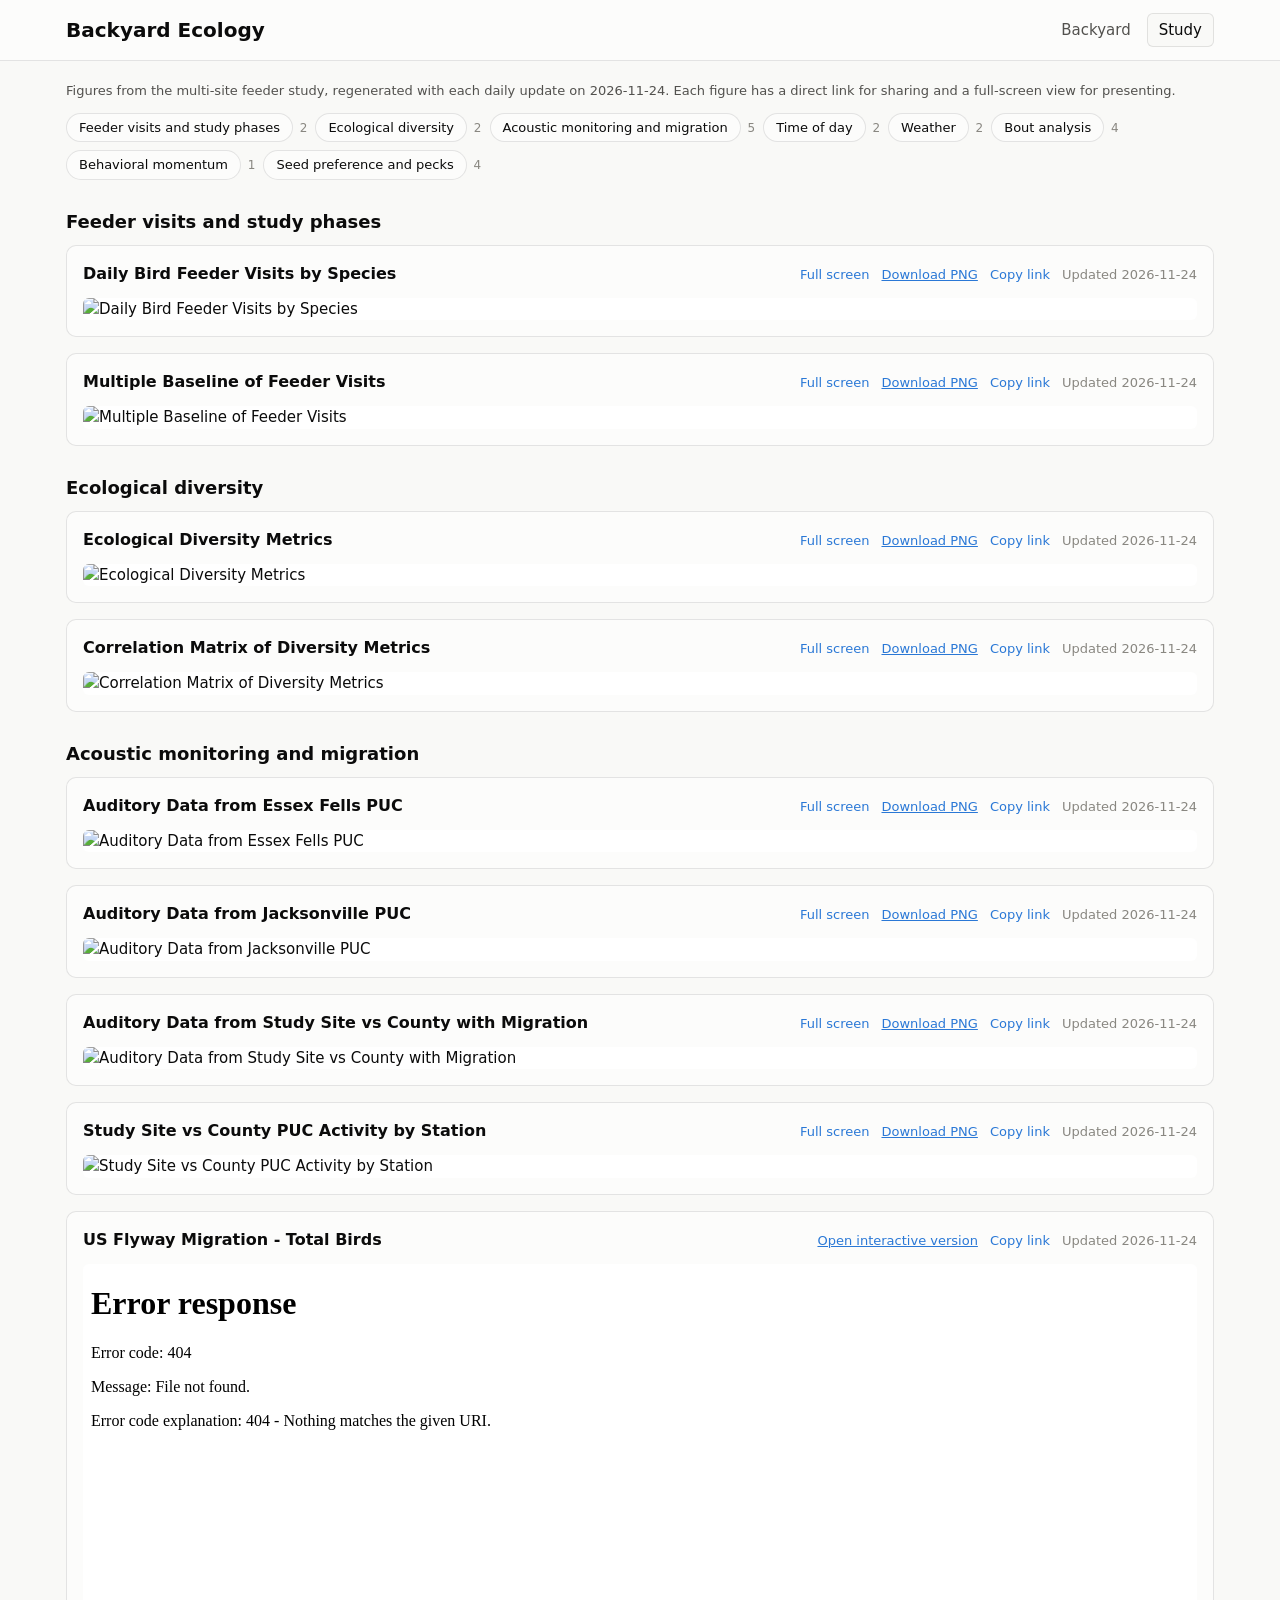
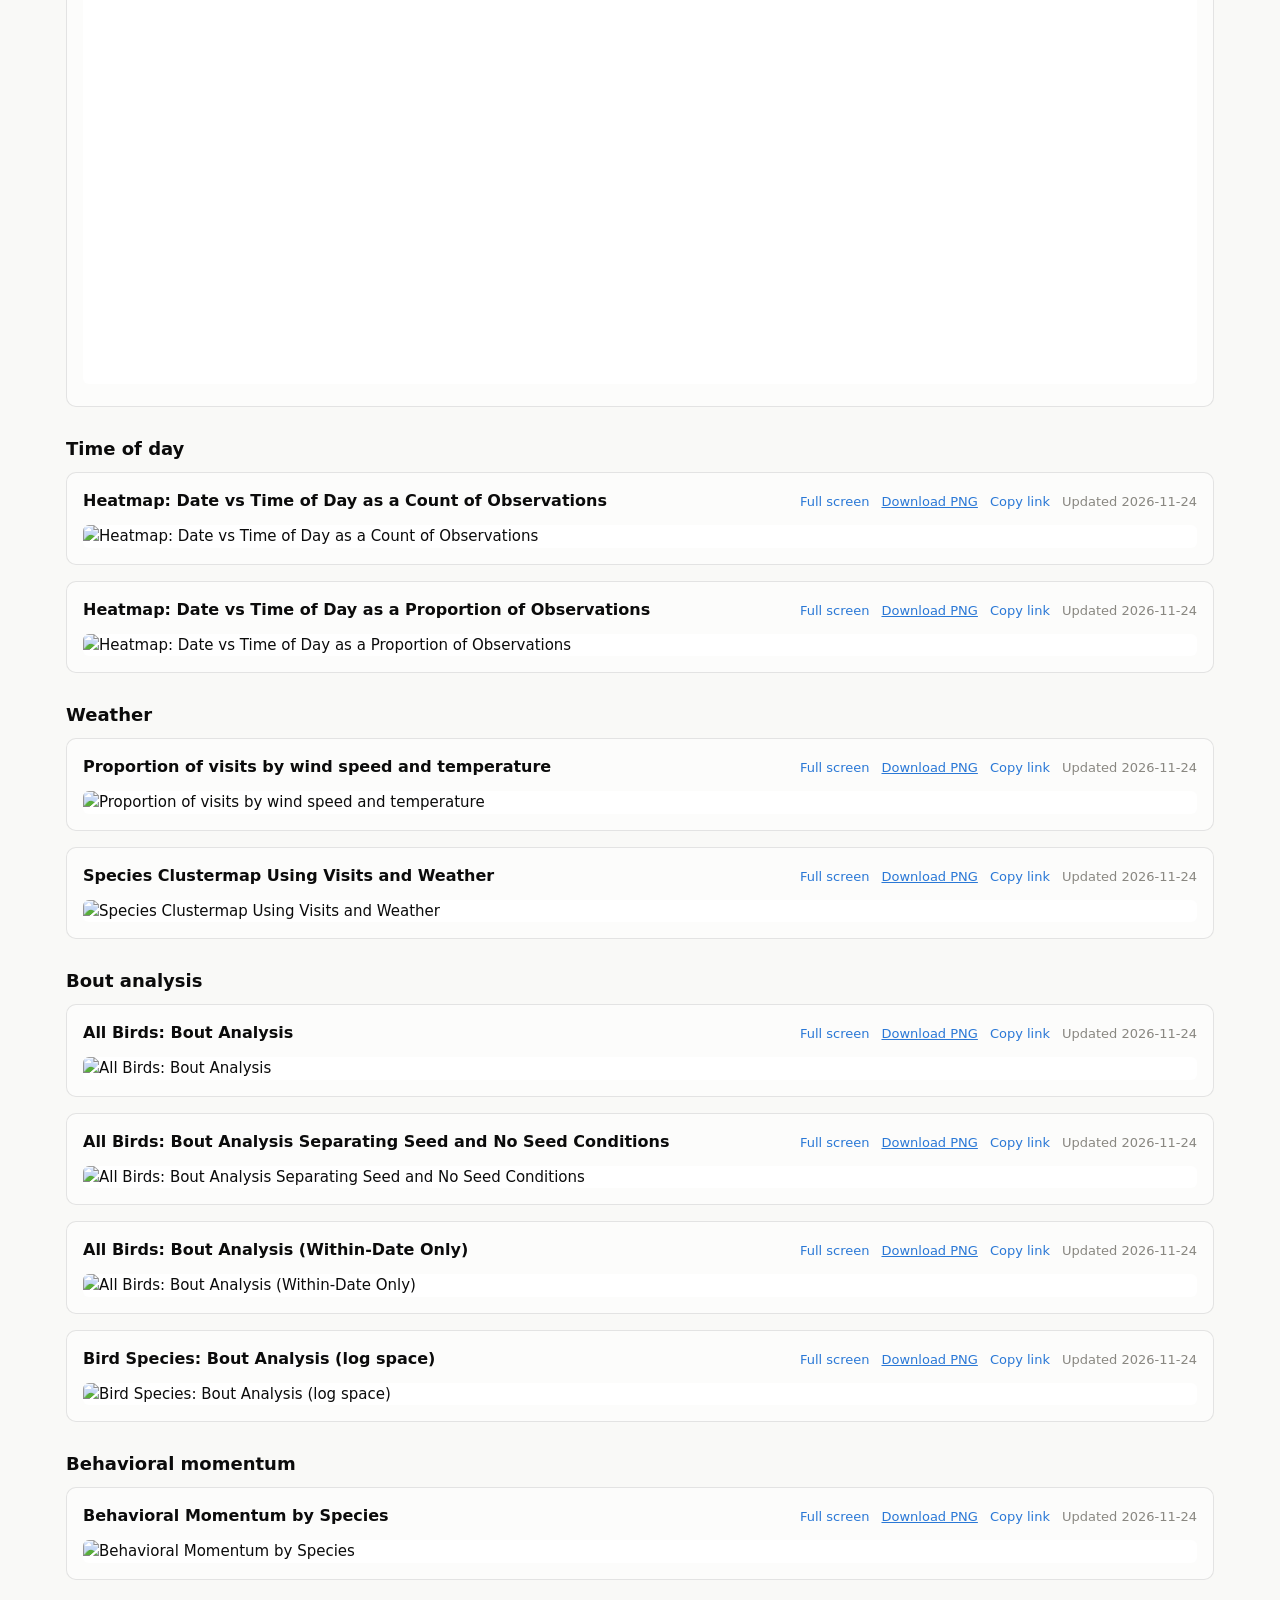
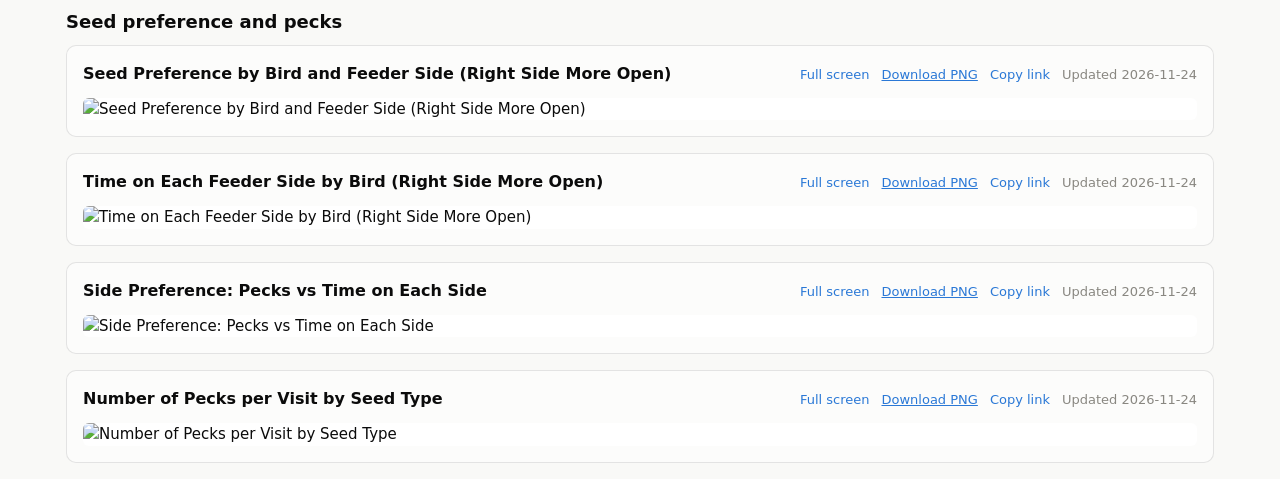
==== commit dbdf5b71: "Daily dashboard update" ====
--- a/docs/study.html
+++ b/docs/study.html
@@ -17,132 +17,132 @@
     </div>
   </header>
   <main class="wrap study">
-    <p class="sub">Figures from the multi-site feeder study, regenerated with each daily update on 2026-11-19. Each figure has a direct link for sharing and a full-screen view for presenting.</p>
-    <nav class="toc" aria-label="Contents"><ol><li><a href="#section-1">Feeder visits and study phases</a> <span>2</span></li><li><a href="#section-2">Ecological diversity</a> <span>2</span></li><li><a href="#section-3">Acoustic monitoring and migration</a> <span>5</span></li><li><a href="#section-4">Time of day</a> <span>2</span></li><li><a href="#section-5">Weather</a> <span>2</span></li><li><a href="#section-6">Bout analysis</a> <span>4</span></li><li><a href="#section-7">Behavioral momentum</a> <span>1</span></li><li><a href="#section-8">Seed preference and pecks</a> <span>2</span></li></ol></nav>
+    <p class="sub">Figures from the multi-site feeder study, regenerated with each daily update on 2026-11-24. Each figure has a direct link for sharing and a full-screen view for presenting.</p>
+    <nav class="toc" aria-label="Contents"><ol><li><a href="#section-1">Feeder visits and study phases</a> <span>2</span></li><li><a href="#section-2">Ecological diversity</a> <span>2</span></li><li><a href="#section-3">Acoustic monitoring and migration</a> <span>5</span></li><li><a href="#section-4">Time of day</a> <span>2</span></li><li><a href="#section-5">Weather</a> <span>2</span></li><li><a href="#section-6">Bout analysis</a> <span>4</span></li><li><a href="#section-7">Behavioral momentum</a> <span>1</span></li><li><a href="#section-8">Seed preference and pecks</a> <span>4</span></li></ol></nav>
     <section class="study-section" id="section-1"><h2>Feeder visits and study phases</h2>
       <figure class="study-figure" id="species_visits_by_date">
         <figcaption>
           <h3><a href="#species_visits_by_date">Daily Bird Feeder Visits by Species</a></h3>
-          <div class="fig-actions"><button type="button" data-fullscreen="species_visits_by_date">Full screen</button><a href="dashboard_plots/images/species_visits_by_date.png" download>Download PNG</a><button type="button" data-copy="species_visits_by_date">Copy link</button><span class="updated">Updated 2026-11-19</span></div>
+          <div class="fig-actions"><button type="button" data-fullscreen="species_visits_by_date">Full screen</button><a href="dashboard_plots/images/species_visits_by_date.png" download>Download PNG</a><button type="button" data-copy="species_visits_by_date">Copy link</button><span class="updated">Updated 2026-11-24</span></div>
         </figcaption>
         <img src="dashboard_plots/images/species_visits_by_date.png" alt="Daily Bird Feeder Visits by Species" loading="lazy">
       </figure>
       <figure class="study-figure" id="mbd_plot">
         <figcaption>
           <h3><a href="#mbd_plot">Multiple Baseline of Feeder Visits</a></h3>
-          <div class="fig-actions"><button type="button" data-fullscreen="mbd_plot">Full screen</button><a href="dashboard_plots/images/mbd_plot.png" download>Download PNG</a><button type="button" data-copy="mbd_plot">Copy link</button><span class="updated">Updated 2026-11-19</span></div>
+          <div class="fig-actions"><button type="button" data-fullscreen="mbd_plot">Full screen</button><a href="dashboard_plots/images/mbd_plot.png" download>Download PNG</a><button type="button" data-copy="mbd_plot">Copy link</button><span class="updated">Updated 2026-11-24</span></div>
         </figcaption>
         <img src="dashboard_plots/images/mbd_plot.png" alt="Multiple Baseline of Feeder Visits" loading="lazy">
       </figure></section><section class="study-section" id="section-2"><h2>Ecological diversity</h2>
       <figure class="study-figure" id="diversity_metrics">
         <figcaption>
           <h3><a href="#diversity_metrics">Ecological Diversity Metrics</a></h3>
-          <div class="fig-actions"><button type="button" data-fullscreen="diversity_metrics">Full screen</button><a href="dashboard_plots/images/diversity_metrics.png" download>Download PNG</a><button type="button" data-copy="diversity_metrics">Copy link</button><span class="updated">Updated 2026-11-19</span></div>
+          <div class="fig-actions"><button type="button" data-fullscreen="diversity_metrics">Full screen</button><a href="dashboard_plots/images/diversity_metrics.png" download>Download PNG</a><button type="button" data-copy="diversity_metrics">Copy link</button><span class="updated">Updated 2026-11-24</span></div>
         </figcaption>
         <img src="dashboard_plots/images/diversity_metrics.png" alt="Ecological Diversity Metrics" loading="lazy">
       </figure>
       <figure class="study-figure" id="diversity_metrics_corr_matrix">
         <figcaption>
           <h3><a href="#diversity_metrics_corr_matrix">Correlation Matrix of Diversity Metrics</a></h3>
-          <div class="fig-actions"><button type="button" data-fullscreen="diversity_metrics_corr_matrix">Full screen</button><a href="dashboard_plots/images/diversity_metrics_corr_matrix.png" download>Download PNG</a><button type="button" data-copy="diversity_metrics_corr_matrix">Copy link</button><span class="updated">Updated 2026-11-19</span></div>
+          <div class="fig-actions"><button type="button" data-fullscreen="diversity_metrics_corr_matrix">Full screen</button><a href="dashboard_plots/images/diversity_metrics_corr_matrix.png" download>Download PNG</a><button type="button" data-copy="diversity_metrics_corr_matrix">Copy link</button><span class="updated">Updated 2026-11-24</span></div>
         </figcaption>
         <img src="dashboard_plots/images/diversity_metrics_corr_matrix.png" alt="Correlation Matrix of Diversity Metrics" loading="lazy">
       </figure></section><section class="study-section" id="section-3"><h2>Acoustic monitoring and migration</h2>
       <figure class="study-figure" id="puc_audio_data_nj_jcv">
         <figcaption>
           <h3><a href="#puc_audio_data_nj_jcv">Auditory Data from Essex Fells PUC</a></h3>
-          <div class="fig-actions"><button type="button" data-fullscreen="puc_audio_data_nj_jcv">Full screen</button><a href="dashboard_plots/images/puc_audio_data_nj_jcv.png" download>Download PNG</a><button type="button" data-copy="puc_audio_data_nj_jcv">Copy link</button><span class="updated">Updated 2026-11-19</span></div>
+          <div class="fig-actions"><button type="button" data-fullscreen="puc_audio_data_nj_jcv">Full screen</button><a href="dashboard_plots/images/puc_audio_data_nj_jcv.png" download>Download PNG</a><button type="button" data-copy="puc_audio_data_nj_jcv">Copy link</button><span class="updated">Updated 2026-11-24</span></div>
         </figcaption>
         <img src="dashboard_plots/images/puc_audio_data_nj_jcv.png" alt="Auditory Data from Essex Fells PUC" loading="lazy">
       </figure>
       <figure class="study-figure" id="puc_audio_data_puc_21974_cox">
         <figcaption>
           <h3><a href="#puc_audio_data_puc_21974_cox">Auditory Data from Jacksonville PUC</a></h3>
-          <div class="fig-actions"><button type="button" data-fullscreen="puc_audio_data_puc_21974_cox">Full screen</button><a href="dashboard_plots/images/puc_audio_data_puc_21974_cox.png" download>Download PNG</a><button type="button" data-copy="puc_audio_data_puc_21974_cox">Copy link</button><span class="updated">Updated 2026-11-19</span></div>
+          <div class="fig-actions"><button type="button" data-fullscreen="puc_audio_data_puc_21974_cox">Full screen</button><a href="dashboard_plots/images/puc_audio_data_puc_21974_cox.png" download>Download PNG</a><button type="button" data-copy="puc_audio_data_puc_21974_cox">Copy link</button><span class="updated">Updated 2026-11-24</span></div>
         </figcaption>
         <img src="dashboard_plots/images/puc_audio_data_puc_21974_cox.png" alt="Auditory Data from Jacksonville PUC" loading="lazy">
       </figure>
       <figure class="study-figure" id="puc_audio_data_puc_site_to_county">
         <figcaption>
           <h3><a href="#puc_audio_data_puc_site_to_county">Auditory Data from Study Site vs County with Migration</a></h3>
-          <div class="fig-actions"><button type="button" data-fullscreen="puc_audio_data_puc_site_to_county">Full screen</button><a href="dashboard_plots/images/puc_audio_data_puc_site_to_county.png" download>Download PNG</a><button type="button" data-copy="puc_audio_data_puc_site_to_county">Copy link</button><span class="updated">Updated 2026-11-19</span></div>
+          <div class="fig-actions"><button type="button" data-fullscreen="puc_audio_data_puc_site_to_county">Full screen</button><a href="dashboard_plots/images/puc_audio_data_puc_site_to_county.png" download>Download PNG</a><button type="button" data-copy="puc_audio_data_puc_site_to_county">Copy link</button><span class="updated">Updated 2026-11-24</span></div>
         </figcaption>
         <img src="dashboard_plots/images/puc_audio_data_puc_site_to_county.png" alt="Auditory Data from Study Site vs County with Migration" loading="lazy">
       </figure>
       <figure class="study-figure" id="puc_site_county_faceted">
         <figcaption>
           <h3><a href="#puc_site_county_faceted">Study Site vs County PUC Activity by Station</a></h3>
-          <div class="fig-actions"><button type="button" data-fullscreen="puc_site_county_faceted">Full screen</button><a href="dashboard_plots/images/puc_site_county_faceted.png" download>Download PNG</a><button type="button" data-copy="puc_site_county_faceted">Copy link</button><span class="updated">Updated 2026-11-19</span></div>
+          <div class="fig-actions"><button type="button" data-fullscreen="puc_site_county_faceted">Full screen</button><a href="dashboard_plots/images/puc_site_county_faceted.png" download>Download PNG</a><button type="button" data-copy="puc_site_county_faceted">Copy link</button><span class="updated">Updated 2026-11-24</span></div>
         </figcaption>
         <img src="dashboard_plots/images/puc_site_county_faceted.png" alt="Study Site vs County PUC Activity by Station" loading="lazy">
       </figure>
       <figure class="study-figure" id="all_flyways_total_birds">
         <figcaption>
           <h3><a href="#all_flyways_total_birds">US Flyway Migration - Total Birds</a></h3>
-          <div class="fig-actions"><a href="dashboard_plots/interactive/all_flyways_total_birds.html" target="_blank" rel="noopener">Open interactive version</a><button type="button" data-copy="all_flyways_total_birds">Copy link</button><span class="updated">Updated 2026-11-19</span></div>
+          <div class="fig-actions"><a href="dashboard_plots/interactive/all_flyways_total_birds.html" target="_blank" rel="noopener">Open interactive version</a><button type="button" data-copy="all_flyways_total_birds">Copy link</button><span class="updated">Updated 2026-11-24</span></div>
         </figcaption>
         <iframe src="dashboard_plots/interactive/all_flyways_total_birds.html" title="US Flyway Migration - Total Birds" loading="lazy"></iframe>
       </figure></section><section class="study-section" id="section-4"><h2>Time of day</h2>
       <figure class="study-figure" id="heatmap_counts">
         <figcaption>
           <h3><a href="#heatmap_counts">Heatmap: Date vs Time of Day as a Count of Observations</a></h3>
-          <div class="fig-actions"><button type="button" data-fullscreen="heatmap_counts">Full screen</button><a href="dashboard_plots/images/heatmap_counts.png" download>Download PNG</a><button type="button" data-copy="heatmap_counts">Copy link</button><span class="updated">Updated 2026-11-19</span></div>
+          <div class="fig-actions"><button type="button" data-fullscreen="heatmap_counts">Full screen</button><a href="dashboard_plots/images/heatmap_counts.png" download>Download PNG</a><button type="button" data-copy="heatmap_counts">Copy link</button><span class="updated">Updated 2026-11-24</span></div>
         </figcaption>
         <img src="dashboard_plots/images/heatmap_counts.png" alt="Heatmap: Date vs Time of Day as a Count of Observations" loading="lazy">
       </figure>
       <figure class="study-figure" id="heatmap_proportions">
         <figcaption>
           <h3><a href="#heatmap_proportions">Heatmap: Date vs Time of Day as a Proportion of Observations</a></h3>
-          <div class="fig-actions"><button type="button" data-fullscreen="heatmap_proportions">Full screen</button><a href="dashboard_plots/images/heatmap_proportions.png" download>Download PNG</a><button type="button" data-copy="heatmap_proportions">Copy link</button><span class="updated">Updated 2026-11-19</span></div>
+          <div class="fig-actions"><button type="button" data-fullscreen="heatmap_proportions">Full screen</button><a href="dashboard_plots/images/heatmap_proportions.png" download>Download PNG</a><button type="button" data-copy="heatmap_proportions">Copy link</button><span class="updated">Updated 2026-11-24</span></div>
         </figcaption>
         <img src="dashboard_plots/images/heatmap_proportions.png" alt="Heatmap: Date vs Time of Day as a Proportion of Observations" loading="lazy">
       </figure></section><section class="study-section" id="section-5"><h2>Weather</h2>
       <figure class="study-figure" id="prop_visits_wind_temp">
         <figcaption>
           <h3><a href="#prop_visits_wind_temp">Proportion of visits by wind speed and temperature</a></h3>
-          <div class="fig-actions"><button type="button" data-fullscreen="prop_visits_wind_temp">Full screen</button><a href="dashboard_plots/images/prop_visits_wind_temp.png" download>Download PNG</a><button type="button" data-copy="prop_visits_wind_temp">Copy link</button><span class="updated">Updated 2026-11-19</span></div>
+          <div class="fig-actions"><button type="button" data-fullscreen="prop_visits_wind_temp">Full screen</button><a href="dashboard_plots/images/prop_visits_wind_temp.png" download>Download PNG</a><button type="button" data-copy="prop_visits_wind_temp">Copy link</button><span class="updated">Updated 2026-11-24</span></div>
         </figcaption>
         <img src="dashboard_plots/images/prop_visits_wind_temp.png" alt="Proportion of visits by wind speed and temperature" loading="lazy">
       </figure>
       <figure class="study-figure" id="species_cluster_visits_by_weather">
         <figcaption>
           <h3><a href="#species_cluster_visits_by_weather">Species Clustermap Using Visits and Weather</a></h3>
-          <div class="fig-actions"><button type="button" data-fullscreen="species_cluster_visits_by_weather">Full screen</button><a href="dashboard_plots/images/species_cluster_visits_by_weather.png" download>Download PNG</a><button type="button" data-copy="species_cluster_visits_by_weather">Copy link</button><span class="updated">Updated 2026-11-19</span></div>
+          <div class="fig-actions"><button type="button" data-fullscreen="species_cluster_visits_by_weather">Full screen</button><a href="dashboard_plots/images/species_cluster_visits_by_weather.png" download>Download PNG</a><button type="button" data-copy="species_cluster_visits_by_weather">Copy link</button><span class="updated">Updated 2026-11-24</span></div>
         </figcaption>
         <img src="dashboard_plots/images/species_cluster_visits_by_weather.png" alt="Species Clustermap Using Visits and Weather" loading="lazy">
       </figure></section><section class="study-section" id="section-6"><h2>Bout analysis</h2>
       <figure class="study-figure" id="all_birds_bout_analysis">
         <figcaption>
           <h3><a href="#all_birds_bout_analysis">All Birds: Bout Analysis</a></h3>
-          <div class="fig-actions"><button type="button" data-fullscreen="all_birds_bout_analysis">Full screen</button><a href="dashboard_plots/images/all_birds_bout_analysis.png" download>Download PNG</a><button type="button" data-copy="all_birds_bout_analysis">Copy link</button><span class="updated">Updated 2026-11-19</span></div>
+          <div class="fig-actions"><button type="button" data-fullscreen="all_birds_bout_analysis">Full screen</button><a href="dashboard_plots/images/all_birds_bout_analysis.png" download>Download PNG</a><button type="button" data-copy="all_birds_bout_analysis">Copy link</button><span class="updated">Updated 2026-11-24</span></div>
         </figcaption>
         <img src="dashboard_plots/images/all_birds_bout_analysis.png" alt="All Birds: Bout Analysis" loading="lazy">
       </figure>
       <figure class="study-figure" id="all_birds_bout_seed_no_seed_separate">
         <figcaption>
           <h3><a href="#all_birds_bout_seed_no_seed_separate">All Birds: Bout Analysis Separating Seed and No Seed Conditions</a></h3>
-          <div class="fig-actions"><button type="button" data-fullscreen="all_birds_bout_seed_no_seed_separate">Full screen</button><a href="dashboard_plots/images/all_birds_bout_seed_no_seed_separate.png" download>Download PNG</a><button type="button" data-copy="all_birds_bout_seed_no_seed_separate">Copy link</button><span class="updated">Updated 2026-11-19</span></div>
+          <div class="fig-actions"><button type="button" data-fullscreen="all_birds_bout_seed_no_seed_separate">Full screen</button><a href="dashboard_plots/images/all_birds_bout_seed_no_seed_separate.png" download>Download PNG</a><button type="button" data-copy="all_birds_bout_seed_no_seed_separate">Copy link</button><span class="updated">Updated 2026-11-24</span></div>
         </figcaption>
         <img src="dashboard_plots/images/all_birds_bout_seed_no_seed_separate.png" alt="All Birds: Bout Analysis Separating Seed and No Seed Conditions" loading="lazy">
       </figure>
       <figure class="study-figure" id="all_birds_bout_analysis_within_date">
         <figcaption>
           <h3><a href="#all_birds_bout_analysis_within_date">All Birds: Bout Analysis (Within-Date Only)</a></h3>
-          <div class="fig-actions"><button type="button" data-fullscreen="all_birds_bout_analysis_within_date">Full screen</button><a href="dashboard_plots/images/all_birds_bout_analysis_within_date.png" download>Download PNG</a><button type="button" data-copy="all_birds_bout_analysis_within_date">Copy link</button><span class="updated">Updated 2026-11-19</span></div>
+          <div class="fig-actions"><button type="button" data-fullscreen="all_birds_bout_analysis_within_date">Full screen</button><a href="dashboard_plots/images/all_birds_bout_analysis_within_date.png" download>Download PNG</a><button type="button" data-copy="all_birds_bout_analysis_within_date">Copy link</button><span class="updated">Updated 2026-11-24</span></div>
         </figcaption>
         <img src="dashboard_plots/images/all_birds_bout_analysis_within_date.png" alt="All Birds: Bout Analysis (Within-Date Only)" loading="lazy">
       </figure>
       <figure class="study-figure" id="individual_species_bout_analysis">
         <figcaption>
           <h3><a href="#individual_species_bout_analysis">Bird Species: Bout Analysis (log space)</a></h3>
-          <div class="fig-actions"><button type="button" data-fullscreen="individual_species_bout_analysis">Full screen</button><a href="dashboard_plots/images/individual_species_bout_analysis.png" download>Download PNG</a><button type="button" data-copy="individual_species_bout_analysis">Copy link</button><span class="updated">Updated 2026-11-19</span></div>
+          <div class="fig-actions"><button type="button" data-fullscreen="individual_species_bout_analysis">Full screen</button><a href="dashboard_plots/images/individual_species_bout_analysis.png" download>Download PNG</a><button type="button" data-copy="individual_species_bout_analysis">Copy link</button><span class="updated">Updated 2026-11-24</span></div>
         </figcaption>
         <img src="dashboard_plots/images/individual_species_bout_analysis.png" alt="Bird Species: Bout Analysis (log space)" loading="lazy">
       </figure></section><section class="study-section" id="section-7"><h2>Behavioral momentum</h2>
       <figure class="study-figure" id="bm_by_species">
         <figcaption>
           <h3><a href="#bm_by_species">Behavioral Momentum by Species</a></h3>
-          <div class="fig-actions"><button type="button" data-fullscreen="bm_by_species">Full screen</button><a href="dashboard_plots/images/bm_by_species.png" download>Download PNG</a><button type="button" data-copy="bm_by_species">Copy link</button><span class="updated">Updated 2026-11-19</span></div>
+          <div class="fig-actions"><button type="button" data-fullscreen="bm_by_species">Full screen</button><a href="dashboard_plots/images/bm_by_species.png" download>Download PNG</a><button type="button" data-copy="bm_by_species">Copy link</button><span class="updated">Updated 2026-11-24</span></div>
         </figcaption>
         <img src="dashboard_plots/images/bm_by_species.png" alt="Behavioral Momentum by Species" loading="lazy">
       </figure></section><section class="study-section" id="section-8"><h2>Seed preference and pecks</h2>
@@ -150,15 +150,31 @@
         <figcaption>
           <h3><a href="#seed_preference_by_bird">Seed Preference by Bird and Feeder Side
 (Right Side More Open)</a></h3>
-          <div class="fig-actions"><button type="button" data-fullscreen="seed_preference_by_bird">Full screen</button><a href="dashboard_plots/images/seed_preference_by_bird.png" download>Download PNG</a><button type="button" data-copy="seed_preference_by_bird">Copy link</button><span class="updated">Updated 2026-11-19</span></div>
+          <div class="fig-actions"><button type="button" data-fullscreen="seed_preference_by_bird">Full screen</button><a href="dashboard_plots/images/seed_preference_by_bird.png" download>Download PNG</a><button type="button" data-copy="seed_preference_by_bird">Copy link</button><span class="updated">Updated 2026-11-24</span></div>
         </figcaption>
         <img src="dashboard_plots/images/seed_preference_by_bird.png" alt="Seed Preference by Bird and Feeder Side
 (Right Side More Open)" loading="lazy">
       </figure>
+      <figure class="study-figure" id="side_time_preference_by_bird">
+        <figcaption>
+          <h3><a href="#side_time_preference_by_bird">Time on Each Feeder Side by Bird
+(Right Side More Open)</a></h3>
+          <div class="fig-actions"><button type="button" data-fullscreen="side_time_preference_by_bird">Full screen</button><a href="dashboard_plots/images/side_time_preference_by_bird.png" download>Download PNG</a><button type="button" data-copy="side_time_preference_by_bird">Copy link</button><span class="updated">Updated 2026-11-24</span></div>
+        </figcaption>
+        <img src="dashboard_plots/images/side_time_preference_by_bird.png" alt="Time on Each Feeder Side by Bird
+(Right Side More Open)" loading="lazy">
+      </figure>
+      <figure class="study-figure" id="peck_vs_time_ratio">
+        <figcaption>
+          <h3><a href="#peck_vs_time_ratio">Side Preference: Pecks vs Time on Each Side</a></h3>
+          <div class="fig-actions"><button type="button" data-fullscreen="peck_vs_time_ratio">Full screen</button><a href="dashboard_plots/images/peck_vs_time_ratio.png" download>Download PNG</a><button type="button" data-copy="peck_vs_time_ratio">Copy link</button><span class="updated">Updated 2026-11-24</span></div>
+        </figcaption>
+        <img src="dashboard_plots/images/peck_vs_time_ratio.png" alt="Side Preference: Pecks vs Time on Each Side" loading="lazy">
+      </figure>
       <figure class="study-figure" id="peck_distribution_by_bird">
         <figcaption>
           <h3><a href="#peck_distribution_by_bird">Number of Pecks per Visit by Seed Type</a></h3>
-          <div class="fig-actions"><button type="button" data-fullscreen="peck_distribution_by_bird">Full screen</button><a href="dashboard_plots/images/peck_distribution_by_bird.png" download>Download PNG</a><button type="button" data-copy="peck_distribution_by_bird">Copy link</button><span class="updated">Updated 2026-11-19</span></div>
+          <div class="fig-actions"><button type="button" data-fullscreen="peck_distribution_by_bird">Full screen</button><a href="dashboard_plots/images/peck_distribution_by_bird.png" download>Download PNG</a><button type="button" data-copy="peck_distribution_by_bird">Copy link</button><span class="updated">Updated 2026-11-24</span></div>
         </figcaption>
         <img src="dashboard_plots/images/peck_distribution_by_bird.png" alt="Number of Pecks per Visit by Seed Type" loading="lazy">
       </figure></section>
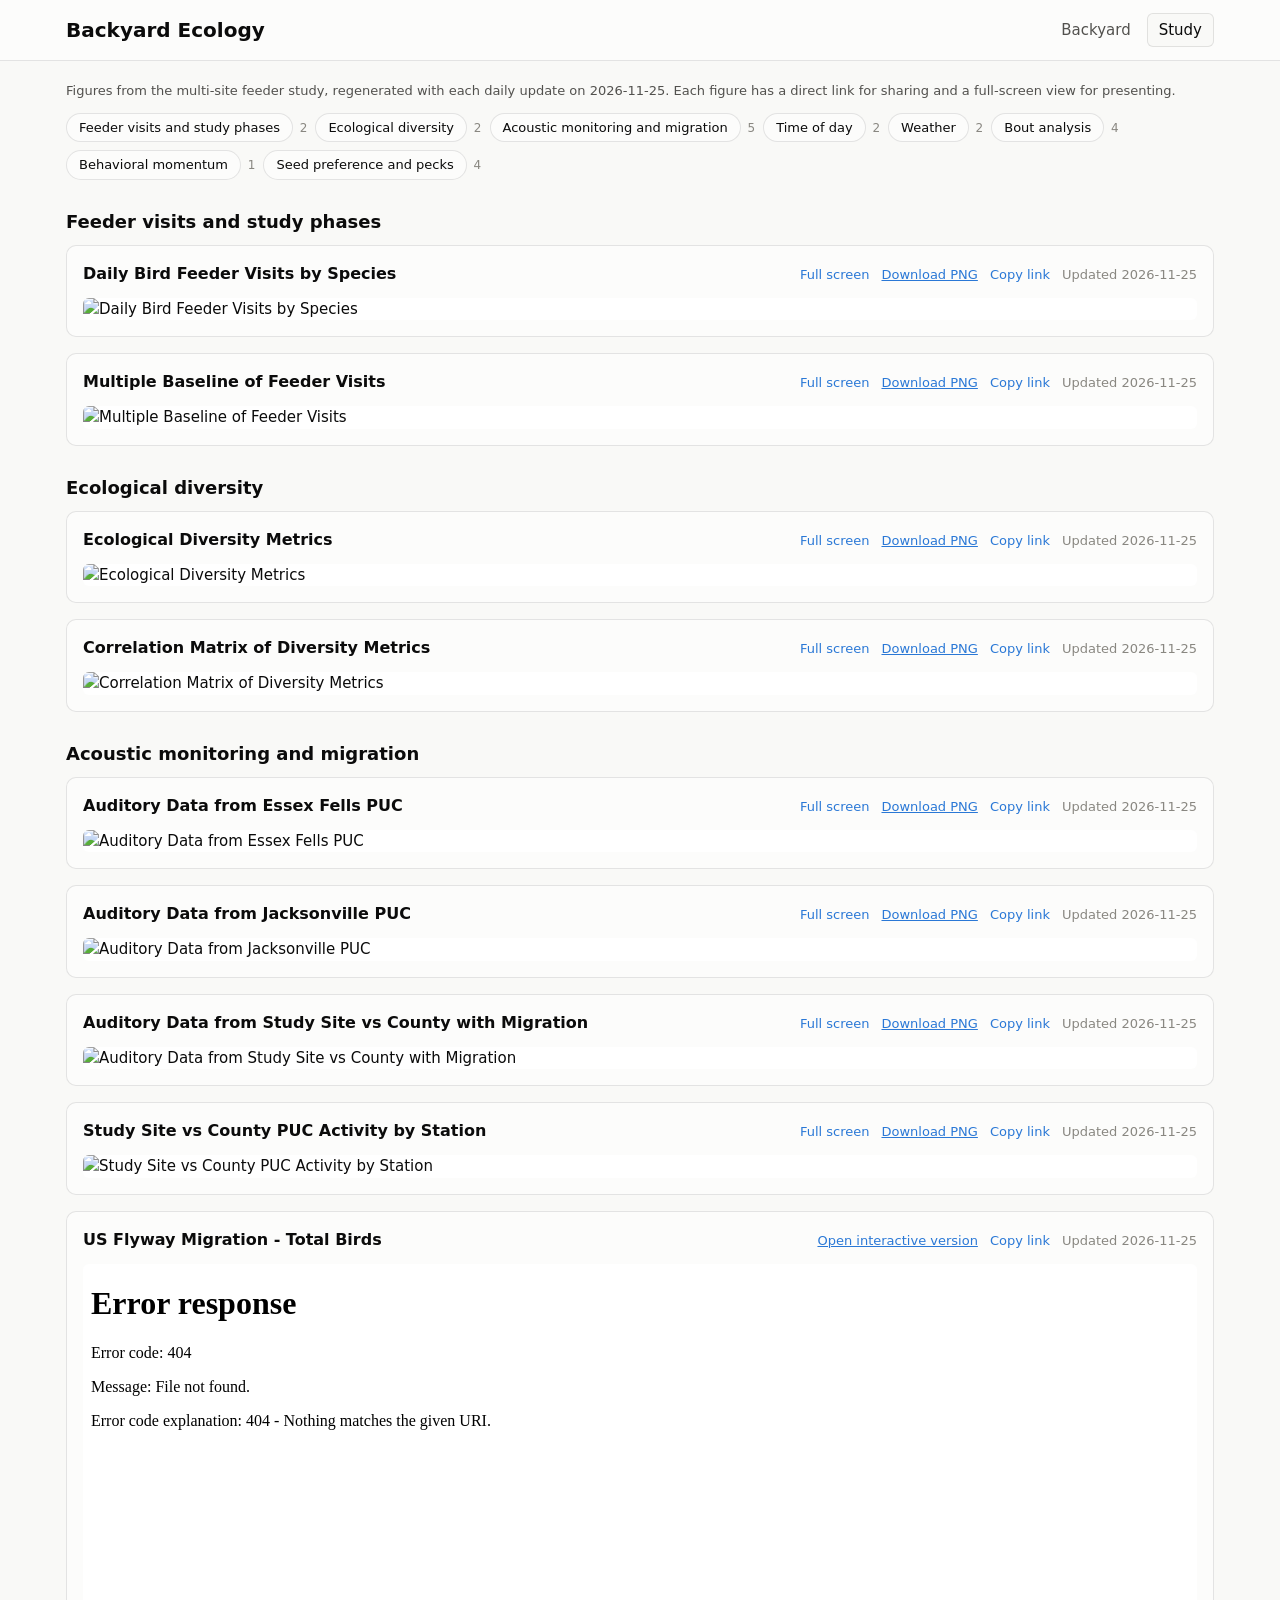
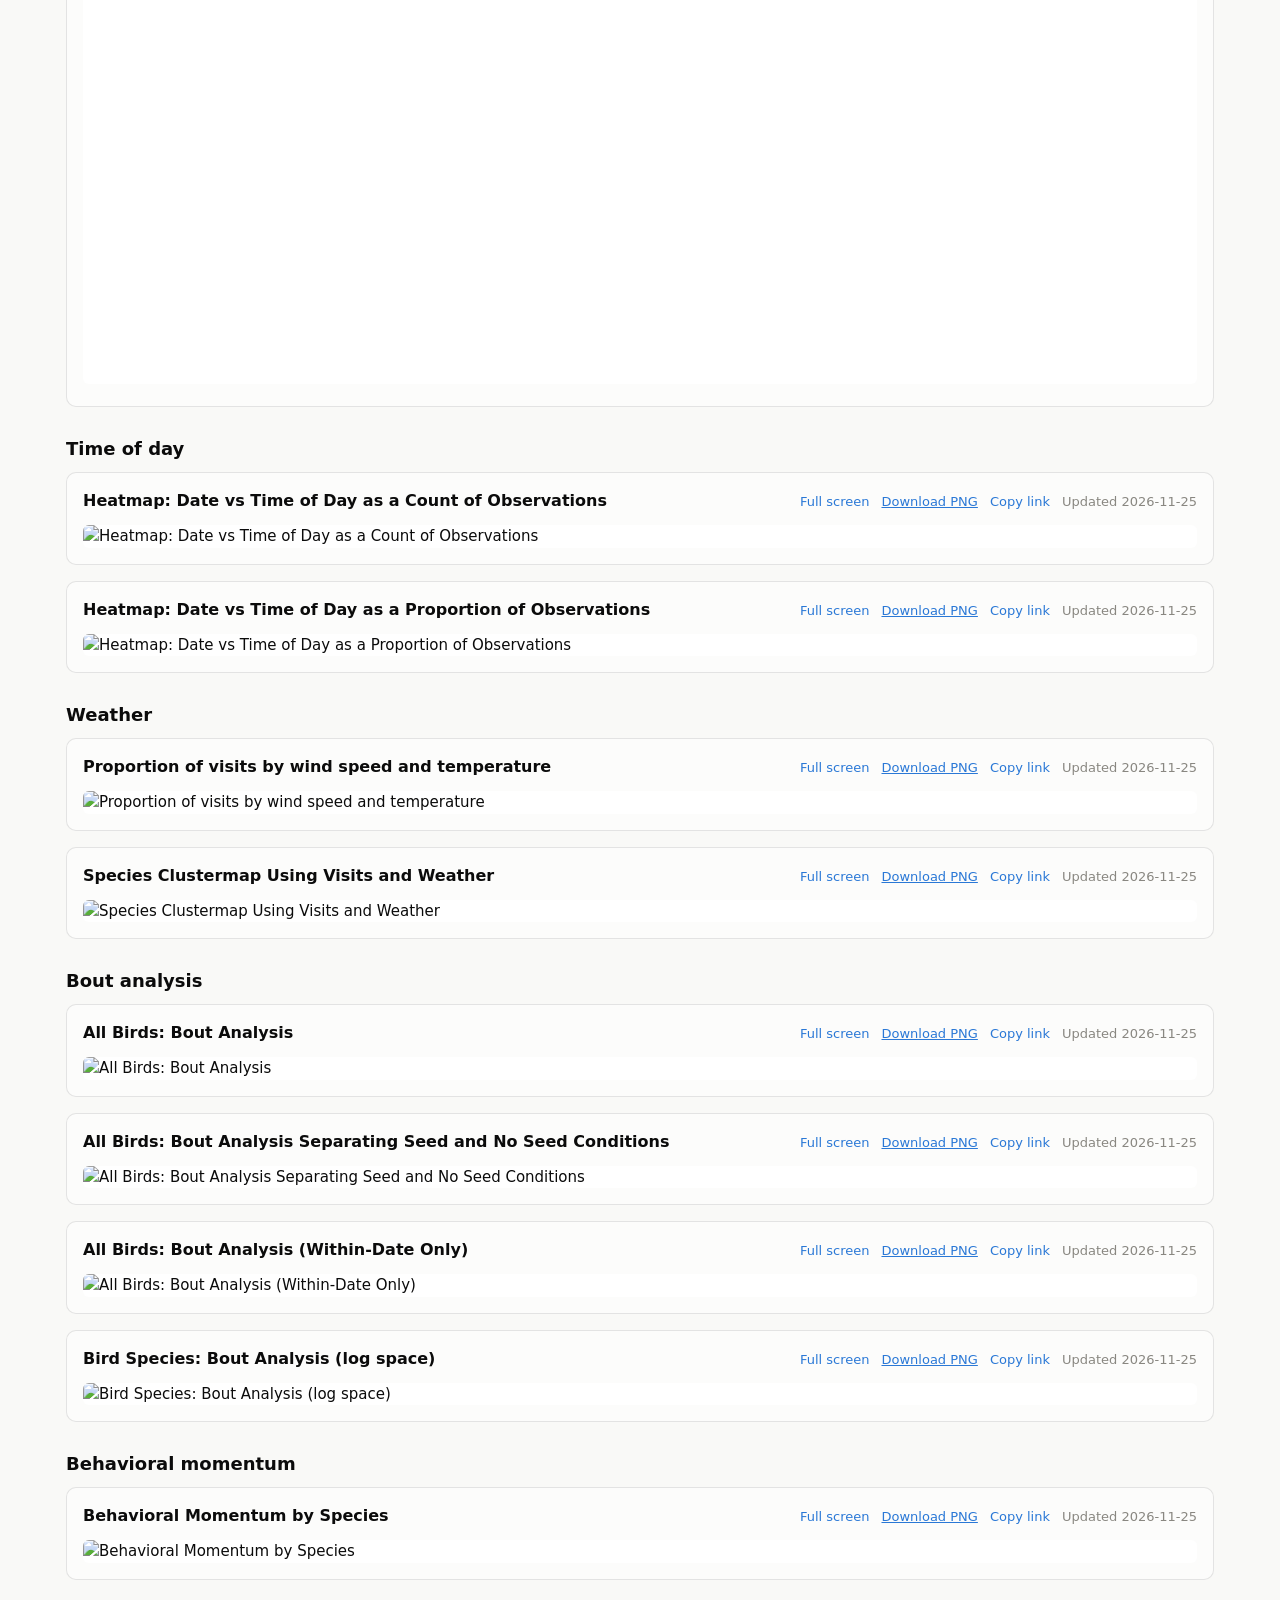
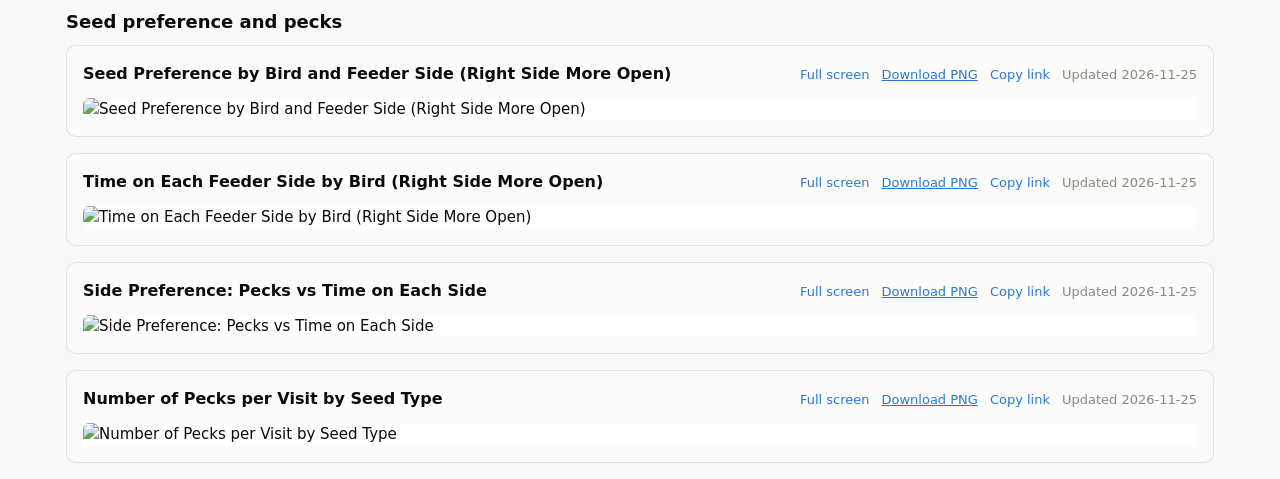
==== commit 1b58c5fc: "Daily dashboard update" ====
--- a/docs/study.html
+++ b/docs/study.html
@@ -17,132 +17,132 @@
     </div>
   </header>
   <main class="wrap study">
-    <p class="sub">Figures from the multi-site feeder study, regenerated with each daily update on 2026-11-24. Each figure has a direct link for sharing and a full-screen view for presenting.</p>
+    <p class="sub">Figures from the multi-site feeder study, regenerated with each daily update on 2026-11-25. Each figure has a direct link for sharing and a full-screen view for presenting.</p>
     <nav class="toc" aria-label="Contents"><ol><li><a href="#section-1">Feeder visits and study phases</a> <span>2</span></li><li><a href="#section-2">Ecological diversity</a> <span>2</span></li><li><a href="#section-3">Acoustic monitoring and migration</a> <span>5</span></li><li><a href="#section-4">Time of day</a> <span>2</span></li><li><a href="#section-5">Weather</a> <span>2</span></li><li><a href="#section-6">Bout analysis</a> <span>4</span></li><li><a href="#section-7">Behavioral momentum</a> <span>1</span></li><li><a href="#section-8">Seed preference and pecks</a> <span>4</span></li></ol></nav>
     <section class="study-section" id="section-1"><h2>Feeder visits and study phases</h2>
       <figure class="study-figure" id="species_visits_by_date">
         <figcaption>
           <h3><a href="#species_visits_by_date">Daily Bird Feeder Visits by Species</a></h3>
-          <div class="fig-actions"><button type="button" data-fullscreen="species_visits_by_date">Full screen</button><a href="dashboard_plots/images/species_visits_by_date.png" download>Download PNG</a><button type="button" data-copy="species_visits_by_date">Copy link</button><span class="updated">Updated 2026-11-24</span></div>
+          <div class="fig-actions"><button type="button" data-fullscreen="species_visits_by_date">Full screen</button><a href="dashboard_plots/images/species_visits_by_date.png" download>Download PNG</a><button type="button" data-copy="species_visits_by_date">Copy link</button><span class="updated">Updated 2026-11-25</span></div>
         </figcaption>
         <img src="dashboard_plots/images/species_visits_by_date.png" alt="Daily Bird Feeder Visits by Species" loading="lazy">
       </figure>
       <figure class="study-figure" id="mbd_plot">
         <figcaption>
           <h3><a href="#mbd_plot">Multiple Baseline of Feeder Visits</a></h3>
-          <div class="fig-actions"><button type="button" data-fullscreen="mbd_plot">Full screen</button><a href="dashboard_plots/images/mbd_plot.png" download>Download PNG</a><button type="button" data-copy="mbd_plot">Copy link</button><span class="updated">Updated 2026-11-24</span></div>
+          <div class="fig-actions"><button type="button" data-fullscreen="mbd_plot">Full screen</button><a href="dashboard_plots/images/mbd_plot.png" download>Download PNG</a><button type="button" data-copy="mbd_plot">Copy link</button><span class="updated">Updated 2026-11-25</span></div>
         </figcaption>
         <img src="dashboard_plots/images/mbd_plot.png" alt="Multiple Baseline of Feeder Visits" loading="lazy">
       </figure></section><section class="study-section" id="section-2"><h2>Ecological diversity</h2>
       <figure class="study-figure" id="diversity_metrics">
         <figcaption>
           <h3><a href="#diversity_metrics">Ecological Diversity Metrics</a></h3>
-          <div class="fig-actions"><button type="button" data-fullscreen="diversity_metrics">Full screen</button><a href="dashboard_plots/images/diversity_metrics.png" download>Download PNG</a><button type="button" data-copy="diversity_metrics">Copy link</button><span class="updated">Updated 2026-11-24</span></div>
+          <div class="fig-actions"><button type="button" data-fullscreen="diversity_metrics">Full screen</button><a href="dashboard_plots/images/diversity_metrics.png" download>Download PNG</a><button type="button" data-copy="diversity_metrics">Copy link</button><span class="updated">Updated 2026-11-25</span></div>
         </figcaption>
         <img src="dashboard_plots/images/diversity_metrics.png" alt="Ecological Diversity Metrics" loading="lazy">
       </figure>
       <figure class="study-figure" id="diversity_metrics_corr_matrix">
         <figcaption>
           <h3><a href="#diversity_metrics_corr_matrix">Correlation Matrix of Diversity Metrics</a></h3>
-          <div class="fig-actions"><button type="button" data-fullscreen="diversity_metrics_corr_matrix">Full screen</button><a href="dashboard_plots/images/diversity_metrics_corr_matrix.png" download>Download PNG</a><button type="button" data-copy="diversity_metrics_corr_matrix">Copy link</button><span class="updated">Updated 2026-11-24</span></div>
+          <div class="fig-actions"><button type="button" data-fullscreen="diversity_metrics_corr_matrix">Full screen</button><a href="dashboard_plots/images/diversity_metrics_corr_matrix.png" download>Download PNG</a><button type="button" data-copy="diversity_metrics_corr_matrix">Copy link</button><span class="updated">Updated 2026-11-25</span></div>
         </figcaption>
         <img src="dashboard_plots/images/diversity_metrics_corr_matrix.png" alt="Correlation Matrix of Diversity Metrics" loading="lazy">
       </figure></section><section class="study-section" id="section-3"><h2>Acoustic monitoring and migration</h2>
       <figure class="study-figure" id="puc_audio_data_nj_jcv">
         <figcaption>
           <h3><a href="#puc_audio_data_nj_jcv">Auditory Data from Essex Fells PUC</a></h3>
-          <div class="fig-actions"><button type="button" data-fullscreen="puc_audio_data_nj_jcv">Full screen</button><a href="dashboard_plots/images/puc_audio_data_nj_jcv.png" download>Download PNG</a><button type="button" data-copy="puc_audio_data_nj_jcv">Copy link</button><span class="updated">Updated 2026-11-24</span></div>
+          <div class="fig-actions"><button type="button" data-fullscreen="puc_audio_data_nj_jcv">Full screen</button><a href="dashboard_plots/images/puc_audio_data_nj_jcv.png" download>Download PNG</a><button type="button" data-copy="puc_audio_data_nj_jcv">Copy link</button><span class="updated">Updated 2026-11-25</span></div>
         </figcaption>
         <img src="dashboard_plots/images/puc_audio_data_nj_jcv.png" alt="Auditory Data from Essex Fells PUC" loading="lazy">
       </figure>
       <figure class="study-figure" id="puc_audio_data_puc_21974_cox">
         <figcaption>
           <h3><a href="#puc_audio_data_puc_21974_cox">Auditory Data from Jacksonville PUC</a></h3>
-          <div class="fig-actions"><button type="button" data-fullscreen="puc_audio_data_puc_21974_cox">Full screen</button><a href="dashboard_plots/images/puc_audio_data_puc_21974_cox.png" download>Download PNG</a><button type="button" data-copy="puc_audio_data_puc_21974_cox">Copy link</button><span class="updated">Updated 2026-11-24</span></div>
+          <div class="fig-actions"><button type="button" data-fullscreen="puc_audio_data_puc_21974_cox">Full screen</button><a href="dashboard_plots/images/puc_audio_data_puc_21974_cox.png" download>Download PNG</a><button type="button" data-copy="puc_audio_data_puc_21974_cox">Copy link</button><span class="updated">Updated 2026-11-25</span></div>
         </figcaption>
         <img src="dashboard_plots/images/puc_audio_data_puc_21974_cox.png" alt="Auditory Data from Jacksonville PUC" loading="lazy">
       </figure>
       <figure class="study-figure" id="puc_audio_data_puc_site_to_county">
         <figcaption>
           <h3><a href="#puc_audio_data_puc_site_to_county">Auditory Data from Study Site vs County with Migration</a></h3>
-          <div class="fig-actions"><button type="button" data-fullscreen="puc_audio_data_puc_site_to_county">Full screen</button><a href="dashboard_plots/images/puc_audio_data_puc_site_to_county.png" download>Download PNG</a><button type="button" data-copy="puc_audio_data_puc_site_to_county">Copy link</button><span class="updated">Updated 2026-11-24</span></div>
+          <div class="fig-actions"><button type="button" data-fullscreen="puc_audio_data_puc_site_to_county">Full screen</button><a href="dashboard_plots/images/puc_audio_data_puc_site_to_county.png" download>Download PNG</a><button type="button" data-copy="puc_audio_data_puc_site_to_county">Copy link</button><span class="updated">Updated 2026-11-25</span></div>
         </figcaption>
         <img src="dashboard_plots/images/puc_audio_data_puc_site_to_county.png" alt="Auditory Data from Study Site vs County with Migration" loading="lazy">
       </figure>
       <figure class="study-figure" id="puc_site_county_faceted">
         <figcaption>
           <h3><a href="#puc_site_county_faceted">Study Site vs County PUC Activity by Station</a></h3>
-          <div class="fig-actions"><button type="button" data-fullscreen="puc_site_county_faceted">Full screen</button><a href="dashboard_plots/images/puc_site_county_faceted.png" download>Download PNG</a><button type="button" data-copy="puc_site_county_faceted">Copy link</button><span class="updated">Updated 2026-11-24</span></div>
+          <div class="fig-actions"><button type="button" data-fullscreen="puc_site_county_faceted">Full screen</button><a href="dashboard_plots/images/puc_site_county_faceted.png" download>Download PNG</a><button type="button" data-copy="puc_site_county_faceted">Copy link</button><span class="updated">Updated 2026-11-25</span></div>
         </figcaption>
         <img src="dashboard_plots/images/puc_site_county_faceted.png" alt="Study Site vs County PUC Activity by Station" loading="lazy">
       </figure>
       <figure class="study-figure" id="all_flyways_total_birds">
         <figcaption>
           <h3><a href="#all_flyways_total_birds">US Flyway Migration - Total Birds</a></h3>
-          <div class="fig-actions"><a href="dashboard_plots/interactive/all_flyways_total_birds.html" target="_blank" rel="noopener">Open interactive version</a><button type="button" data-copy="all_flyways_total_birds">Copy link</button><span class="updated">Updated 2026-11-24</span></div>
+          <div class="fig-actions"><a href="dashboard_plots/interactive/all_flyways_total_birds.html" target="_blank" rel="noopener">Open interactive version</a><button type="button" data-copy="all_flyways_total_birds">Copy link</button><span class="updated">Updated 2026-11-25</span></div>
         </figcaption>
         <iframe src="dashboard_plots/interactive/all_flyways_total_birds.html" title="US Flyway Migration - Total Birds" loading="lazy"></iframe>
       </figure></section><section class="study-section" id="section-4"><h2>Time of day</h2>
       <figure class="study-figure" id="heatmap_counts">
         <figcaption>
           <h3><a href="#heatmap_counts">Heatmap: Date vs Time of Day as a Count of Observations</a></h3>
-          <div class="fig-actions"><button type="button" data-fullscreen="heatmap_counts">Full screen</button><a href="dashboard_plots/images/heatmap_counts.png" download>Download PNG</a><button type="button" data-copy="heatmap_counts">Copy link</button><span class="updated">Updated 2026-11-24</span></div>
+          <div class="fig-actions"><button type="button" data-fullscreen="heatmap_counts">Full screen</button><a href="dashboard_plots/images/heatmap_counts.png" download>Download PNG</a><button type="button" data-copy="heatmap_counts">Copy link</button><span class="updated">Updated 2026-11-25</span></div>
         </figcaption>
         <img src="dashboard_plots/images/heatmap_counts.png" alt="Heatmap: Date vs Time of Day as a Count of Observations" loading="lazy">
       </figure>
       <figure class="study-figure" id="heatmap_proportions">
         <figcaption>
           <h3><a href="#heatmap_proportions">Heatmap: Date vs Time of Day as a Proportion of Observations</a></h3>
-          <div class="fig-actions"><button type="button" data-fullscreen="heatmap_proportions">Full screen</button><a href="dashboard_plots/images/heatmap_proportions.png" download>Download PNG</a><button type="button" data-copy="heatmap_proportions">Copy link</button><span class="updated">Updated 2026-11-24</span></div>
+          <div class="fig-actions"><button type="button" data-fullscreen="heatmap_proportions">Full screen</button><a href="dashboard_plots/images/heatmap_proportions.png" download>Download PNG</a><button type="button" data-copy="heatmap_proportions">Copy link</button><span class="updated">Updated 2026-11-25</span></div>
         </figcaption>
         <img src="dashboard_plots/images/heatmap_proportions.png" alt="Heatmap: Date vs Time of Day as a Proportion of Observations" loading="lazy">
       </figure></section><section class="study-section" id="section-5"><h2>Weather</h2>
       <figure class="study-figure" id="prop_visits_wind_temp">
         <figcaption>
           <h3><a href="#prop_visits_wind_temp">Proportion of visits by wind speed and temperature</a></h3>
-          <div class="fig-actions"><button type="button" data-fullscreen="prop_visits_wind_temp">Full screen</button><a href="dashboard_plots/images/prop_visits_wind_temp.png" download>Download PNG</a><button type="button" data-copy="prop_visits_wind_temp">Copy link</button><span class="updated">Updated 2026-11-24</span></div>
+          <div class="fig-actions"><button type="button" data-fullscreen="prop_visits_wind_temp">Full screen</button><a href="dashboard_plots/images/prop_visits_wind_temp.png" download>Download PNG</a><button type="button" data-copy="prop_visits_wind_temp">Copy link</button><span class="updated">Updated 2026-11-25</span></div>
         </figcaption>
         <img src="dashboard_plots/images/prop_visits_wind_temp.png" alt="Proportion of visits by wind speed and temperature" loading="lazy">
       </figure>
       <figure class="study-figure" id="species_cluster_visits_by_weather">
         <figcaption>
           <h3><a href="#species_cluster_visits_by_weather">Species Clustermap Using Visits and Weather</a></h3>
-          <div class="fig-actions"><button type="button" data-fullscreen="species_cluster_visits_by_weather">Full screen</button><a href="dashboard_plots/images/species_cluster_visits_by_weather.png" download>Download PNG</a><button type="button" data-copy="species_cluster_visits_by_weather">Copy link</button><span class="updated">Updated 2026-11-24</span></div>
+          <div class="fig-actions"><button type="button" data-fullscreen="species_cluster_visits_by_weather">Full screen</button><a href="dashboard_plots/images/species_cluster_visits_by_weather.png" download>Download PNG</a><button type="button" data-copy="species_cluster_visits_by_weather">Copy link</button><span class="updated">Updated 2026-11-25</span></div>
         </figcaption>
         <img src="dashboard_plots/images/species_cluster_visits_by_weather.png" alt="Species Clustermap Using Visits and Weather" loading="lazy">
       </figure></section><section class="study-section" id="section-6"><h2>Bout analysis</h2>
       <figure class="study-figure" id="all_birds_bout_analysis">
         <figcaption>
           <h3><a href="#all_birds_bout_analysis">All Birds: Bout Analysis</a></h3>
-          <div class="fig-actions"><button type="button" data-fullscreen="all_birds_bout_analysis">Full screen</button><a href="dashboard_plots/images/all_birds_bout_analysis.png" download>Download PNG</a><button type="button" data-copy="all_birds_bout_analysis">Copy link</button><span class="updated">Updated 2026-11-24</span></div>
+          <div class="fig-actions"><button type="button" data-fullscreen="all_birds_bout_analysis">Full screen</button><a href="dashboard_plots/images/all_birds_bout_analysis.png" download>Download PNG</a><button type="button" data-copy="all_birds_bout_analysis">Copy link</button><span class="updated">Updated 2026-11-25</span></div>
         </figcaption>
         <img src="dashboard_plots/images/all_birds_bout_analysis.png" alt="All Birds: Bout Analysis" loading="lazy">
       </figure>
       <figure class="study-figure" id="all_birds_bout_seed_no_seed_separate">
         <figcaption>
           <h3><a href="#all_birds_bout_seed_no_seed_separate">All Birds: Bout Analysis Separating Seed and No Seed Conditions</a></h3>
-          <div class="fig-actions"><button type="button" data-fullscreen="all_birds_bout_seed_no_seed_separate">Full screen</button><a href="dashboard_plots/images/all_birds_bout_seed_no_seed_separate.png" download>Download PNG</a><button type="button" data-copy="all_birds_bout_seed_no_seed_separate">Copy link</button><span class="updated">Updated 2026-11-24</span></div>
+          <div class="fig-actions"><button type="button" data-fullscreen="all_birds_bout_seed_no_seed_separate">Full screen</button><a href="dashboard_plots/images/all_birds_bout_seed_no_seed_separate.png" download>Download PNG</a><button type="button" data-copy="all_birds_bout_seed_no_seed_separate">Copy link</button><span class="updated">Updated 2026-11-25</span></div>
         </figcaption>
         <img src="dashboard_plots/images/all_birds_bout_seed_no_seed_separate.png" alt="All Birds: Bout Analysis Separating Seed and No Seed Conditions" loading="lazy">
       </figure>
       <figure class="study-figure" id="all_birds_bout_analysis_within_date">
         <figcaption>
           <h3><a href="#all_birds_bout_analysis_within_date">All Birds: Bout Analysis (Within-Date Only)</a></h3>
-          <div class="fig-actions"><button type="button" data-fullscreen="all_birds_bout_analysis_within_date">Full screen</button><a href="dashboard_plots/images/all_birds_bout_analysis_within_date.png" download>Download PNG</a><button type="button" data-copy="all_birds_bout_analysis_within_date">Copy link</button><span class="updated">Updated 2026-11-24</span></div>
+          <div class="fig-actions"><button type="button" data-fullscreen="all_birds_bout_analysis_within_date">Full screen</button><a href="dashboard_plots/images/all_birds_bout_analysis_within_date.png" download>Download PNG</a><button type="button" data-copy="all_birds_bout_analysis_within_date">Copy link</button><span class="updated">Updated 2026-11-25</span></div>
         </figcaption>
         <img src="dashboard_plots/images/all_birds_bout_analysis_within_date.png" alt="All Birds: Bout Analysis (Within-Date Only)" loading="lazy">
       </figure>
       <figure class="study-figure" id="individual_species_bout_analysis">
         <figcaption>
           <h3><a href="#individual_species_bout_analysis">Bird Species: Bout Analysis (log space)</a></h3>
-          <div class="fig-actions"><button type="button" data-fullscreen="individual_species_bout_analysis">Full screen</button><a href="dashboard_plots/images/individual_species_bout_analysis.png" download>Download PNG</a><button type="button" data-copy="individual_species_bout_analysis">Copy link</button><span class="updated">Updated 2026-11-24</span></div>
+          <div class="fig-actions"><button type="button" data-fullscreen="individual_species_bout_analysis">Full screen</button><a href="dashboard_plots/images/individual_species_bout_analysis.png" download>Download PNG</a><button type="button" data-copy="individual_species_bout_analysis">Copy link</button><span class="updated">Updated 2026-11-25</span></div>
         </figcaption>
         <img src="dashboard_plots/images/individual_species_bout_analysis.png" alt="Bird Species: Bout Analysis (log space)" loading="lazy">
       </figure></section><section class="study-section" id="section-7"><h2>Behavioral momentum</h2>
       <figure class="study-figure" id="bm_by_species">
         <figcaption>
           <h3><a href="#bm_by_species">Behavioral Momentum by Species</a></h3>
-          <div class="fig-actions"><button type="button" data-fullscreen="bm_by_species">Full screen</button><a href="dashboard_plots/images/bm_by_species.png" download>Download PNG</a><button type="button" data-copy="bm_by_species">Copy link</button><span class="updated">Updated 2026-11-24</span></div>
+          <div class="fig-actions"><button type="button" data-fullscreen="bm_by_species">Full screen</button><a href="dashboard_plots/images/bm_by_species.png" download>Download PNG</a><button type="button" data-copy="bm_by_species">Copy link</button><span class="updated">Updated 2026-11-25</span></div>
         </figcaption>
         <img src="dashboard_plots/images/bm_by_species.png" alt="Behavioral Momentum by Species" loading="lazy">
       </figure></section><section class="study-section" id="section-8"><h2>Seed preference and pecks</h2>
@@ -150,7 +150,7 @@
         <figcaption>
           <h3><a href="#seed_preference_by_bird">Seed Preference by Bird and Feeder Side
 (Right Side More Open)</a></h3>
-          <div class="fig-actions"><button type="button" data-fullscreen="seed_preference_by_bird">Full screen</button><a href="dashboard_plots/images/seed_preference_by_bird.png" download>Download PNG</a><button type="button" data-copy="seed_preference_by_bird">Copy link</button><span class="updated">Updated 2026-11-24</span></div>
+          <div class="fig-actions"><button type="button" data-fullscreen="seed_preference_by_bird">Full screen</button><a href="dashboard_plots/images/seed_preference_by_bird.png" download>Download PNG</a><button type="button" data-copy="seed_preference_by_bird">Copy link</button><span class="updated">Updated 2026-11-25</span></div>
         </figcaption>
         <img src="dashboard_plots/images/seed_preference_by_bird.png" alt="Seed Preference by Bird and Feeder Side
 (Right Side More Open)" loading="lazy">
@@ -159,7 +159,7 @@
         <figcaption>
           <h3><a href="#side_time_preference_by_bird">Time on Each Feeder Side by Bird
 (Right Side More Open)</a></h3>
-          <div class="fig-actions"><button type="button" data-fullscreen="side_time_preference_by_bird">Full screen</button><a href="dashboard_plots/images/side_time_preference_by_bird.png" download>Download PNG</a><button type="button" data-copy="side_time_preference_by_bird">Copy link</button><span class="updated">Updated 2026-11-24</span></div>
+          <div class="fig-actions"><button type="button" data-fullscreen="side_time_preference_by_bird">Full screen</button><a href="dashboard_plots/images/side_time_preference_by_bird.png" download>Download PNG</a><button type="button" data-copy="side_time_preference_by_bird">Copy link</button><span class="updated">Updated 2026-11-25</span></div>
         </figcaption>
         <img src="dashboard_plots/images/side_time_preference_by_bird.png" alt="Time on Each Feeder Side by Bird
 (Right Side More Open)" loading="lazy">
@@ -167,14 +167,14 @@
       <figure class="study-figure" id="peck_vs_time_ratio">
         <figcaption>
           <h3><a href="#peck_vs_time_ratio">Side Preference: Pecks vs Time on Each Side</a></h3>
-          <div class="fig-actions"><button type="button" data-fullscreen="peck_vs_time_ratio">Full screen</button><a href="dashboard_plots/images/peck_vs_time_ratio.png" download>Download PNG</a><button type="button" data-copy="peck_vs_time_ratio">Copy link</button><span class="updated">Updated 2026-11-24</span></div>
+          <div class="fig-actions"><button type="button" data-fullscreen="peck_vs_time_ratio">Full screen</button><a href="dashboard_plots/images/peck_vs_time_ratio.png" download>Download PNG</a><button type="button" data-copy="peck_vs_time_ratio">Copy link</button><span class="updated">Updated 2026-11-25</span></div>
         </figcaption>
         <img src="dashboard_plots/images/peck_vs_time_ratio.png" alt="Side Preference: Pecks vs Time on Each Side" loading="lazy">
       </figure>
       <figure class="study-figure" id="peck_distribution_by_bird">
         <figcaption>
           <h3><a href="#peck_distribution_by_bird">Number of Pecks per Visit by Seed Type</a></h3>
-          <div class="fig-actions"><button type="button" data-fullscreen="peck_distribution_by_bird">Full screen</button><a href="dashboard_plots/images/peck_distribution_by_bird.png" download>Download PNG</a><button type="button" data-copy="peck_distribution_by_bird">Copy link</button><span class="updated">Updated 2026-11-24</span></div>
+          <div class="fig-actions"><button type="button" data-fullscreen="peck_distribution_by_bird">Full screen</button><a href="dashboard_plots/images/peck_distribution_by_bird.png" download>Download PNG</a><button type="button" data-copy="peck_distribution_by_bird">Copy link</button><span class="updated">Updated 2026-11-25</span></div>
         </figcaption>
         <img src="dashboard_plots/images/peck_distribution_by_bird.png" alt="Number of Pecks per Visit by Seed Type" loading="lazy">
       </figure></section>
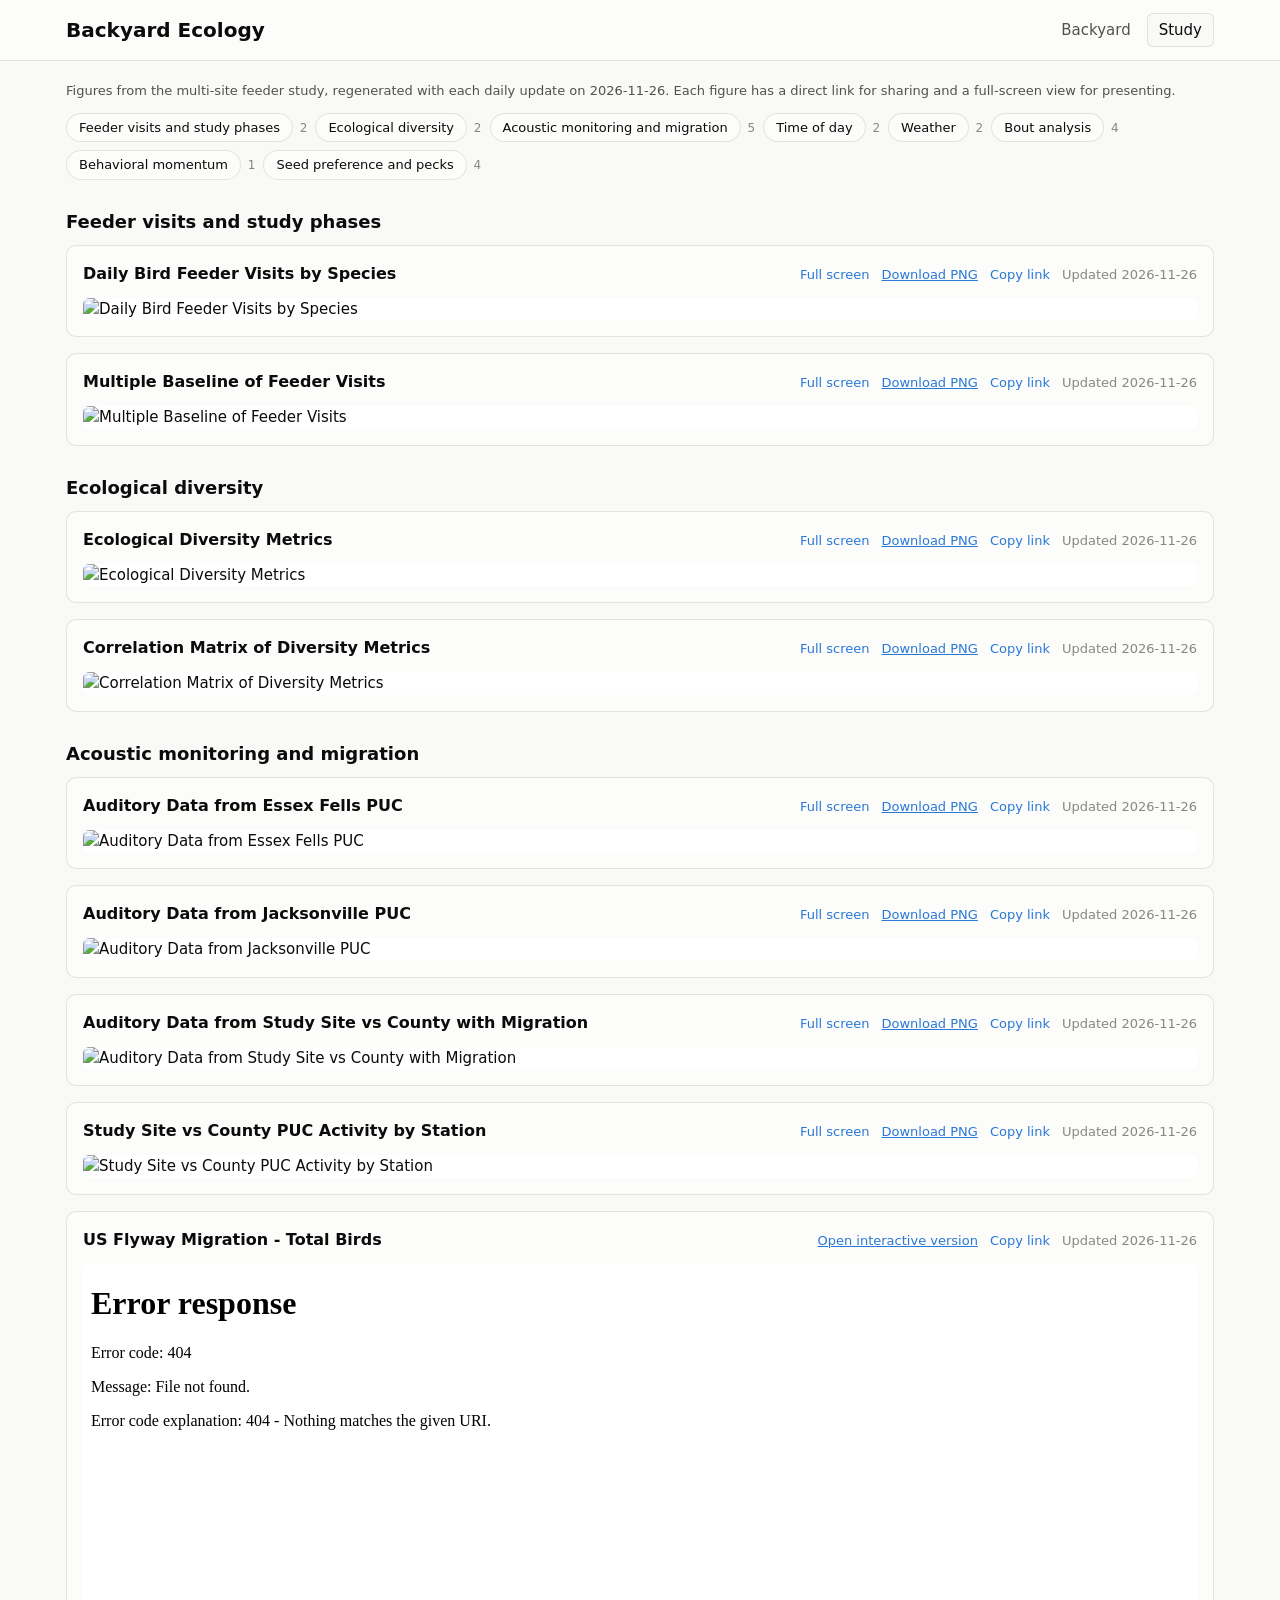
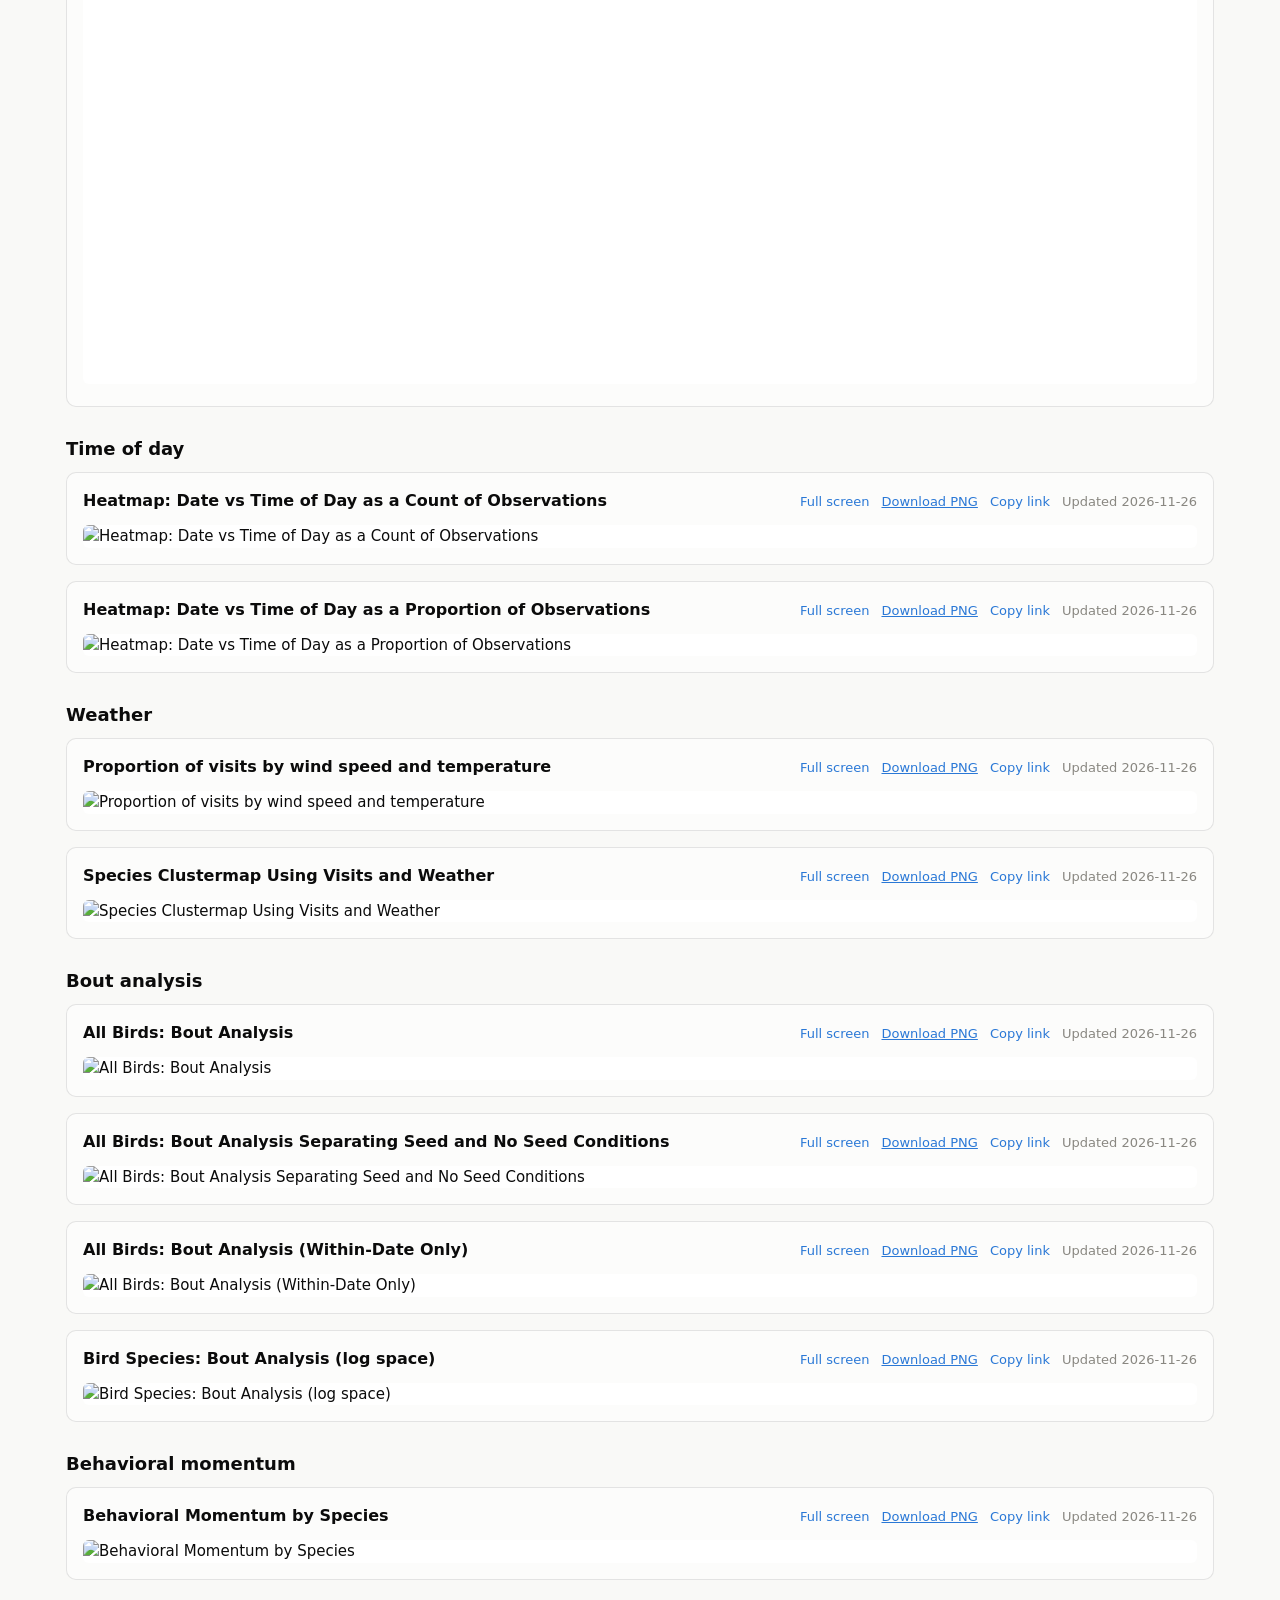
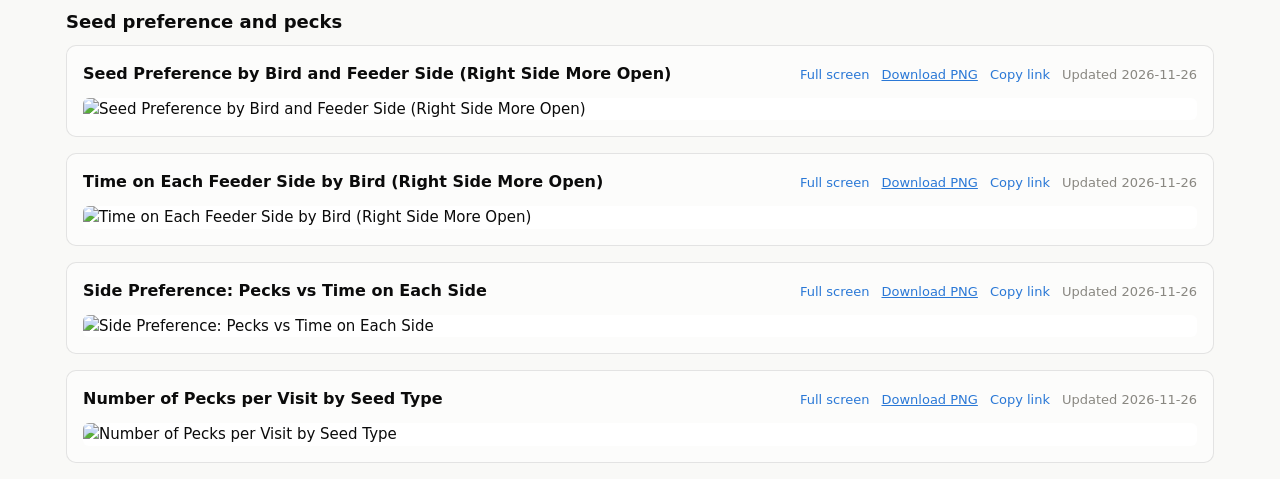
==== commit fd7a464e: "Daily dashboard update" ====
--- a/docs/study.html
+++ b/docs/study.html
@@ -17,132 +17,132 @@
     </div>
   </header>
   <main class="wrap study">
-    <p class="sub">Figures from the multi-site feeder study, regenerated with each daily update on 2026-11-25. Each figure has a direct link for sharing and a full-screen view for presenting.</p>
+    <p class="sub">Figures from the multi-site feeder study, regenerated with each daily update on 2026-11-26. Each figure has a direct link for sharing and a full-screen view for presenting.</p>
     <nav class="toc" aria-label="Contents"><ol><li><a href="#section-1">Feeder visits and study phases</a> <span>2</span></li><li><a href="#section-2">Ecological diversity</a> <span>2</span></li><li><a href="#section-3">Acoustic monitoring and migration</a> <span>5</span></li><li><a href="#section-4">Time of day</a> <span>2</span></li><li><a href="#section-5">Weather</a> <span>2</span></li><li><a href="#section-6">Bout analysis</a> <span>4</span></li><li><a href="#section-7">Behavioral momentum</a> <span>1</span></li><li><a href="#section-8">Seed preference and pecks</a> <span>4</span></li></ol></nav>
     <section class="study-section" id="section-1"><h2>Feeder visits and study phases</h2>
       <figure class="study-figure" id="species_visits_by_date">
         <figcaption>
           <h3><a href="#species_visits_by_date">Daily Bird Feeder Visits by Species</a></h3>
-          <div class="fig-actions"><button type="button" data-fullscreen="species_visits_by_date">Full screen</button><a href="dashboard_plots/images/species_visits_by_date.png" download>Download PNG</a><button type="button" data-copy="species_visits_by_date">Copy link</button><span class="updated">Updated 2026-11-25</span></div>
+          <div class="fig-actions"><button type="button" data-fullscreen="species_visits_by_date">Full screen</button><a href="dashboard_plots/images/species_visits_by_date.png" download>Download PNG</a><button type="button" data-copy="species_visits_by_date">Copy link</button><span class="updated">Updated 2026-11-26</span></div>
         </figcaption>
         <img src="dashboard_plots/images/species_visits_by_date.png" alt="Daily Bird Feeder Visits by Species" loading="lazy">
       </figure>
       <figure class="study-figure" id="mbd_plot">
         <figcaption>
           <h3><a href="#mbd_plot">Multiple Baseline of Feeder Visits</a></h3>
-          <div class="fig-actions"><button type="button" data-fullscreen="mbd_plot">Full screen</button><a href="dashboard_plots/images/mbd_plot.png" download>Download PNG</a><button type="button" data-copy="mbd_plot">Copy link</button><span class="updated">Updated 2026-11-25</span></div>
+          <div class="fig-actions"><button type="button" data-fullscreen="mbd_plot">Full screen</button><a href="dashboard_plots/images/mbd_plot.png" download>Download PNG</a><button type="button" data-copy="mbd_plot">Copy link</button><span class="updated">Updated 2026-11-26</span></div>
         </figcaption>
         <img src="dashboard_plots/images/mbd_plot.png" alt="Multiple Baseline of Feeder Visits" loading="lazy">
       </figure></section><section class="study-section" id="section-2"><h2>Ecological diversity</h2>
       <figure class="study-figure" id="diversity_metrics">
         <figcaption>
           <h3><a href="#diversity_metrics">Ecological Diversity Metrics</a></h3>
-          <div class="fig-actions"><button type="button" data-fullscreen="diversity_metrics">Full screen</button><a href="dashboard_plots/images/diversity_metrics.png" download>Download PNG</a><button type="button" data-copy="diversity_metrics">Copy link</button><span class="updated">Updated 2026-11-25</span></div>
+          <div class="fig-actions"><button type="button" data-fullscreen="diversity_metrics">Full screen</button><a href="dashboard_plots/images/diversity_metrics.png" download>Download PNG</a><button type="button" data-copy="diversity_metrics">Copy link</button><span class="updated">Updated 2026-11-26</span></div>
         </figcaption>
         <img src="dashboard_plots/images/diversity_metrics.png" alt="Ecological Diversity Metrics" loading="lazy">
       </figure>
       <figure class="study-figure" id="diversity_metrics_corr_matrix">
         <figcaption>
           <h3><a href="#diversity_metrics_corr_matrix">Correlation Matrix of Diversity Metrics</a></h3>
-          <div class="fig-actions"><button type="button" data-fullscreen="diversity_metrics_corr_matrix">Full screen</button><a href="dashboard_plots/images/diversity_metrics_corr_matrix.png" download>Download PNG</a><button type="button" data-copy="diversity_metrics_corr_matrix">Copy link</button><span class="updated">Updated 2026-11-25</span></div>
+          <div class="fig-actions"><button type="button" data-fullscreen="diversity_metrics_corr_matrix">Full screen</button><a href="dashboard_plots/images/diversity_metrics_corr_matrix.png" download>Download PNG</a><button type="button" data-copy="diversity_metrics_corr_matrix">Copy link</button><span class="updated">Updated 2026-11-26</span></div>
         </figcaption>
         <img src="dashboard_plots/images/diversity_metrics_corr_matrix.png" alt="Correlation Matrix of Diversity Metrics" loading="lazy">
       </figure></section><section class="study-section" id="section-3"><h2>Acoustic monitoring and migration</h2>
       <figure class="study-figure" id="puc_audio_data_nj_jcv">
         <figcaption>
           <h3><a href="#puc_audio_data_nj_jcv">Auditory Data from Essex Fells PUC</a></h3>
-          <div class="fig-actions"><button type="button" data-fullscreen="puc_audio_data_nj_jcv">Full screen</button><a href="dashboard_plots/images/puc_audio_data_nj_jcv.png" download>Download PNG</a><button type="button" data-copy="puc_audio_data_nj_jcv">Copy link</button><span class="updated">Updated 2026-11-25</span></div>
+          <div class="fig-actions"><button type="button" data-fullscreen="puc_audio_data_nj_jcv">Full screen</button><a href="dashboard_plots/images/puc_audio_data_nj_jcv.png" download>Download PNG</a><button type="button" data-copy="puc_audio_data_nj_jcv">Copy link</button><span class="updated">Updated 2026-11-26</span></div>
         </figcaption>
         <img src="dashboard_plots/images/puc_audio_data_nj_jcv.png" alt="Auditory Data from Essex Fells PUC" loading="lazy">
       </figure>
       <figure class="study-figure" id="puc_audio_data_puc_21974_cox">
         <figcaption>
           <h3><a href="#puc_audio_data_puc_21974_cox">Auditory Data from Jacksonville PUC</a></h3>
-          <div class="fig-actions"><button type="button" data-fullscreen="puc_audio_data_puc_21974_cox">Full screen</button><a href="dashboard_plots/images/puc_audio_data_puc_21974_cox.png" download>Download PNG</a><button type="button" data-copy="puc_audio_data_puc_21974_cox">Copy link</button><span class="updated">Updated 2026-11-25</span></div>
+          <div class="fig-actions"><button type="button" data-fullscreen="puc_audio_data_puc_21974_cox">Full screen</button><a href="dashboard_plots/images/puc_audio_data_puc_21974_cox.png" download>Download PNG</a><button type="button" data-copy="puc_audio_data_puc_21974_cox">Copy link</button><span class="updated">Updated 2026-11-26</span></div>
         </figcaption>
         <img src="dashboard_plots/images/puc_audio_data_puc_21974_cox.png" alt="Auditory Data from Jacksonville PUC" loading="lazy">
       </figure>
       <figure class="study-figure" id="puc_audio_data_puc_site_to_county">
         <figcaption>
           <h3><a href="#puc_audio_data_puc_site_to_county">Auditory Data from Study Site vs County with Migration</a></h3>
-          <div class="fig-actions"><button type="button" data-fullscreen="puc_audio_data_puc_site_to_county">Full screen</button><a href="dashboard_plots/images/puc_audio_data_puc_site_to_county.png" download>Download PNG</a><button type="button" data-copy="puc_audio_data_puc_site_to_county">Copy link</button><span class="updated">Updated 2026-11-25</span></div>
+          <div class="fig-actions"><button type="button" data-fullscreen="puc_audio_data_puc_site_to_county">Full screen</button><a href="dashboard_plots/images/puc_audio_data_puc_site_to_county.png" download>Download PNG</a><button type="button" data-copy="puc_audio_data_puc_site_to_county">Copy link</button><span class="updated">Updated 2026-11-26</span></div>
         </figcaption>
         <img src="dashboard_plots/images/puc_audio_data_puc_site_to_county.png" alt="Auditory Data from Study Site vs County with Migration" loading="lazy">
       </figure>
       <figure class="study-figure" id="puc_site_county_faceted">
         <figcaption>
           <h3><a href="#puc_site_county_faceted">Study Site vs County PUC Activity by Station</a></h3>
-          <div class="fig-actions"><button type="button" data-fullscreen="puc_site_county_faceted">Full screen</button><a href="dashboard_plots/images/puc_site_county_faceted.png" download>Download PNG</a><button type="button" data-copy="puc_site_county_faceted">Copy link</button><span class="updated">Updated 2026-11-25</span></div>
+          <div class="fig-actions"><button type="button" data-fullscreen="puc_site_county_faceted">Full screen</button><a href="dashboard_plots/images/puc_site_county_faceted.png" download>Download PNG</a><button type="button" data-copy="puc_site_county_faceted">Copy link</button><span class="updated">Updated 2026-11-26</span></div>
         </figcaption>
         <img src="dashboard_plots/images/puc_site_county_faceted.png" alt="Study Site vs County PUC Activity by Station" loading="lazy">
       </figure>
       <figure class="study-figure" id="all_flyways_total_birds">
         <figcaption>
           <h3><a href="#all_flyways_total_birds">US Flyway Migration - Total Birds</a></h3>
-          <div class="fig-actions"><a href="dashboard_plots/interactive/all_flyways_total_birds.html" target="_blank" rel="noopener">Open interactive version</a><button type="button" data-copy="all_flyways_total_birds">Copy link</button><span class="updated">Updated 2026-11-25</span></div>
+          <div class="fig-actions"><a href="dashboard_plots/interactive/all_flyways_total_birds.html" target="_blank" rel="noopener">Open interactive version</a><button type="button" data-copy="all_flyways_total_birds">Copy link</button><span class="updated">Updated 2026-11-26</span></div>
         </figcaption>
         <iframe src="dashboard_plots/interactive/all_flyways_total_birds.html" title="US Flyway Migration - Total Birds" loading="lazy"></iframe>
       </figure></section><section class="study-section" id="section-4"><h2>Time of day</h2>
       <figure class="study-figure" id="heatmap_counts">
         <figcaption>
           <h3><a href="#heatmap_counts">Heatmap: Date vs Time of Day as a Count of Observations</a></h3>
-          <div class="fig-actions"><button type="button" data-fullscreen="heatmap_counts">Full screen</button><a href="dashboard_plots/images/heatmap_counts.png" download>Download PNG</a><button type="button" data-copy="heatmap_counts">Copy link</button><span class="updated">Updated 2026-11-25</span></div>
+          <div class="fig-actions"><button type="button" data-fullscreen="heatmap_counts">Full screen</button><a href="dashboard_plots/images/heatmap_counts.png" download>Download PNG</a><button type="button" data-copy="heatmap_counts">Copy link</button><span class="updated">Updated 2026-11-26</span></div>
         </figcaption>
         <img src="dashboard_plots/images/heatmap_counts.png" alt="Heatmap: Date vs Time of Day as a Count of Observations" loading="lazy">
       </figure>
       <figure class="study-figure" id="heatmap_proportions">
         <figcaption>
           <h3><a href="#heatmap_proportions">Heatmap: Date vs Time of Day as a Proportion of Observations</a></h3>
-          <div class="fig-actions"><button type="button" data-fullscreen="heatmap_proportions">Full screen</button><a href="dashboard_plots/images/heatmap_proportions.png" download>Download PNG</a><button type="button" data-copy="heatmap_proportions">Copy link</button><span class="updated">Updated 2026-11-25</span></div>
+          <div class="fig-actions"><button type="button" data-fullscreen="heatmap_proportions">Full screen</button><a href="dashboard_plots/images/heatmap_proportions.png" download>Download PNG</a><button type="button" data-copy="heatmap_proportions">Copy link</button><span class="updated">Updated 2026-11-26</span></div>
         </figcaption>
         <img src="dashboard_plots/images/heatmap_proportions.png" alt="Heatmap: Date vs Time of Day as a Proportion of Observations" loading="lazy">
       </figure></section><section class="study-section" id="section-5"><h2>Weather</h2>
       <figure class="study-figure" id="prop_visits_wind_temp">
         <figcaption>
           <h3><a href="#prop_visits_wind_temp">Proportion of visits by wind speed and temperature</a></h3>
-          <div class="fig-actions"><button type="button" data-fullscreen="prop_visits_wind_temp">Full screen</button><a href="dashboard_plots/images/prop_visits_wind_temp.png" download>Download PNG</a><button type="button" data-copy="prop_visits_wind_temp">Copy link</button><span class="updated">Updated 2026-11-25</span></div>
+          <div class="fig-actions"><button type="button" data-fullscreen="prop_visits_wind_temp">Full screen</button><a href="dashboard_plots/images/prop_visits_wind_temp.png" download>Download PNG</a><button type="button" data-copy="prop_visits_wind_temp">Copy link</button><span class="updated">Updated 2026-11-26</span></div>
         </figcaption>
         <img src="dashboard_plots/images/prop_visits_wind_temp.png" alt="Proportion of visits by wind speed and temperature" loading="lazy">
       </figure>
       <figure class="study-figure" id="species_cluster_visits_by_weather">
         <figcaption>
           <h3><a href="#species_cluster_visits_by_weather">Species Clustermap Using Visits and Weather</a></h3>
-          <div class="fig-actions"><button type="button" data-fullscreen="species_cluster_visits_by_weather">Full screen</button><a href="dashboard_plots/images/species_cluster_visits_by_weather.png" download>Download PNG</a><button type="button" data-copy="species_cluster_visits_by_weather">Copy link</button><span class="updated">Updated 2026-11-25</span></div>
+          <div class="fig-actions"><button type="button" data-fullscreen="species_cluster_visits_by_weather">Full screen</button><a href="dashboard_plots/images/species_cluster_visits_by_weather.png" download>Download PNG</a><button type="button" data-copy="species_cluster_visits_by_weather">Copy link</button><span class="updated">Updated 2026-11-26</span></div>
         </figcaption>
         <img src="dashboard_plots/images/species_cluster_visits_by_weather.png" alt="Species Clustermap Using Visits and Weather" loading="lazy">
       </figure></section><section class="study-section" id="section-6"><h2>Bout analysis</h2>
       <figure class="study-figure" id="all_birds_bout_analysis">
         <figcaption>
           <h3><a href="#all_birds_bout_analysis">All Birds: Bout Analysis</a></h3>
-          <div class="fig-actions"><button type="button" data-fullscreen="all_birds_bout_analysis">Full screen</button><a href="dashboard_plots/images/all_birds_bout_analysis.png" download>Download PNG</a><button type="button" data-copy="all_birds_bout_analysis">Copy link</button><span class="updated">Updated 2026-11-25</span></div>
+          <div class="fig-actions"><button type="button" data-fullscreen="all_birds_bout_analysis">Full screen</button><a href="dashboard_plots/images/all_birds_bout_analysis.png" download>Download PNG</a><button type="button" data-copy="all_birds_bout_analysis">Copy link</button><span class="updated">Updated 2026-11-26</span></div>
         </figcaption>
         <img src="dashboard_plots/images/all_birds_bout_analysis.png" alt="All Birds: Bout Analysis" loading="lazy">
       </figure>
       <figure class="study-figure" id="all_birds_bout_seed_no_seed_separate">
         <figcaption>
           <h3><a href="#all_birds_bout_seed_no_seed_separate">All Birds: Bout Analysis Separating Seed and No Seed Conditions</a></h3>
-          <div class="fig-actions"><button type="button" data-fullscreen="all_birds_bout_seed_no_seed_separate">Full screen</button><a href="dashboard_plots/images/all_birds_bout_seed_no_seed_separate.png" download>Download PNG</a><button type="button" data-copy="all_birds_bout_seed_no_seed_separate">Copy link</button><span class="updated">Updated 2026-11-25</span></div>
+          <div class="fig-actions"><button type="button" data-fullscreen="all_birds_bout_seed_no_seed_separate">Full screen</button><a href="dashboard_plots/images/all_birds_bout_seed_no_seed_separate.png" download>Download PNG</a><button type="button" data-copy="all_birds_bout_seed_no_seed_separate">Copy link</button><span class="updated">Updated 2026-11-26</span></div>
         </figcaption>
         <img src="dashboard_plots/images/all_birds_bout_seed_no_seed_separate.png" alt="All Birds: Bout Analysis Separating Seed and No Seed Conditions" loading="lazy">
       </figure>
       <figure class="study-figure" id="all_birds_bout_analysis_within_date">
         <figcaption>
           <h3><a href="#all_birds_bout_analysis_within_date">All Birds: Bout Analysis (Within-Date Only)</a></h3>
-          <div class="fig-actions"><button type="button" data-fullscreen="all_birds_bout_analysis_within_date">Full screen</button><a href="dashboard_plots/images/all_birds_bout_analysis_within_date.png" download>Download PNG</a><button type="button" data-copy="all_birds_bout_analysis_within_date">Copy link</button><span class="updated">Updated 2026-11-25</span></div>
+          <div class="fig-actions"><button type="button" data-fullscreen="all_birds_bout_analysis_within_date">Full screen</button><a href="dashboard_plots/images/all_birds_bout_analysis_within_date.png" download>Download PNG</a><button type="button" data-copy="all_birds_bout_analysis_within_date">Copy link</button><span class="updated">Updated 2026-11-26</span></div>
         </figcaption>
         <img src="dashboard_plots/images/all_birds_bout_analysis_within_date.png" alt="All Birds: Bout Analysis (Within-Date Only)" loading="lazy">
       </figure>
       <figure class="study-figure" id="individual_species_bout_analysis">
         <figcaption>
           <h3><a href="#individual_species_bout_analysis">Bird Species: Bout Analysis (log space)</a></h3>
-          <div class="fig-actions"><button type="button" data-fullscreen="individual_species_bout_analysis">Full screen</button><a href="dashboard_plots/images/individual_species_bout_analysis.png" download>Download PNG</a><button type="button" data-copy="individual_species_bout_analysis">Copy link</button><span class="updated">Updated 2026-11-25</span></div>
+          <div class="fig-actions"><button type="button" data-fullscreen="individual_species_bout_analysis">Full screen</button><a href="dashboard_plots/images/individual_species_bout_analysis.png" download>Download PNG</a><button type="button" data-copy="individual_species_bout_analysis">Copy link</button><span class="updated">Updated 2026-11-26</span></div>
         </figcaption>
         <img src="dashboard_plots/images/individual_species_bout_analysis.png" alt="Bird Species: Bout Analysis (log space)" loading="lazy">
       </figure></section><section class="study-section" id="section-7"><h2>Behavioral momentum</h2>
       <figure class="study-figure" id="bm_by_species">
         <figcaption>
           <h3><a href="#bm_by_species">Behavioral Momentum by Species</a></h3>
-          <div class="fig-actions"><button type="button" data-fullscreen="bm_by_species">Full screen</button><a href="dashboard_plots/images/bm_by_species.png" download>Download PNG</a><button type="button" data-copy="bm_by_species">Copy link</button><span class="updated">Updated 2026-11-25</span></div>
+          <div class="fig-actions"><button type="button" data-fullscreen="bm_by_species">Full screen</button><a href="dashboard_plots/images/bm_by_species.png" download>Download PNG</a><button type="button" data-copy="bm_by_species">Copy link</button><span class="updated">Updated 2026-11-26</span></div>
         </figcaption>
         <img src="dashboard_plots/images/bm_by_species.png" alt="Behavioral Momentum by Species" loading="lazy">
       </figure></section><section class="study-section" id="section-8"><h2>Seed preference and pecks</h2>
@@ -150,7 +150,7 @@
         <figcaption>
           <h3><a href="#seed_preference_by_bird">Seed Preference by Bird and Feeder Side
 (Right Side More Open)</a></h3>
-          <div class="fig-actions"><button type="button" data-fullscreen="seed_preference_by_bird">Full screen</button><a href="dashboard_plots/images/seed_preference_by_bird.png" download>Download PNG</a><button type="button" data-copy="seed_preference_by_bird">Copy link</button><span class="updated">Updated 2026-11-25</span></div>
+          <div class="fig-actions"><button type="button" data-fullscreen="seed_preference_by_bird">Full screen</button><a href="dashboard_plots/images/seed_preference_by_bird.png" download>Download PNG</a><button type="button" data-copy="seed_preference_by_bird">Copy link</button><span class="updated">Updated 2026-11-26</span></div>
         </figcaption>
         <img src="dashboard_plots/images/seed_preference_by_bird.png" alt="Seed Preference by Bird and Feeder Side
 (Right Side More Open)" loading="lazy">
@@ -159,7 +159,7 @@
         <figcaption>
           <h3><a href="#side_time_preference_by_bird">Time on Each Feeder Side by Bird
 (Right Side More Open)</a></h3>
-          <div class="fig-actions"><button type="button" data-fullscreen="side_time_preference_by_bird">Full screen</button><a href="dashboard_plots/images/side_time_preference_by_bird.png" download>Download PNG</a><button type="button" data-copy="side_time_preference_by_bird">Copy link</button><span class="updated">Updated 2026-11-25</span></div>
+          <div class="fig-actions"><button type="button" data-fullscreen="side_time_preference_by_bird">Full screen</button><a href="dashboard_plots/images/side_time_preference_by_bird.png" download>Download PNG</a><button type="button" data-copy="side_time_preference_by_bird">Copy link</button><span class="updated">Updated 2026-11-26</span></div>
         </figcaption>
         <img src="dashboard_plots/images/side_time_preference_by_bird.png" alt="Time on Each Feeder Side by Bird
 (Right Side More Open)" loading="lazy">
@@ -167,14 +167,14 @@
       <figure class="study-figure" id="peck_vs_time_ratio">
         <figcaption>
           <h3><a href="#peck_vs_time_ratio">Side Preference: Pecks vs Time on Each Side</a></h3>
-          <div class="fig-actions"><button type="button" data-fullscreen="peck_vs_time_ratio">Full screen</button><a href="dashboard_plots/images/peck_vs_time_ratio.png" download>Download PNG</a><button type="button" data-copy="peck_vs_time_ratio">Copy link</button><span class="updated">Updated 2026-11-25</span></div>
+          <div class="fig-actions"><button type="button" data-fullscreen="peck_vs_time_ratio">Full screen</button><a href="dashboard_plots/images/peck_vs_time_ratio.png" download>Download PNG</a><button type="button" data-copy="peck_vs_time_ratio">Copy link</button><span class="updated">Updated 2026-11-26</span></div>
         </figcaption>
         <img src="dashboard_plots/images/peck_vs_time_ratio.png" alt="Side Preference: Pecks vs Time on Each Side" loading="lazy">
       </figure>
       <figure class="study-figure" id="peck_distribution_by_bird">
         <figcaption>
           <h3><a href="#peck_distribution_by_bird">Number of Pecks per Visit by Seed Type</a></h3>
-          <div class="fig-actions"><button type="button" data-fullscreen="peck_distribution_by_bird">Full screen</button><a href="dashboard_plots/images/peck_distribution_by_bird.png" download>Download PNG</a><button type="button" data-copy="peck_distribution_by_bird">Copy link</button><span class="updated">Updated 2026-11-25</span></div>
+          <div class="fig-actions"><button type="button" data-fullscreen="peck_distribution_by_bird">Full screen</button><a href="dashboard_plots/images/peck_distribution_by_bird.png" download>Download PNG</a><button type="button" data-copy="peck_distribution_by_bird">Copy link</button><span class="updated">Updated 2026-11-26</span></div>
         </figcaption>
         <img src="dashboard_plots/images/peck_distribution_by_bird.png" alt="Number of Pecks per Visit by Seed Type" loading="lazy">
       </figure></section>
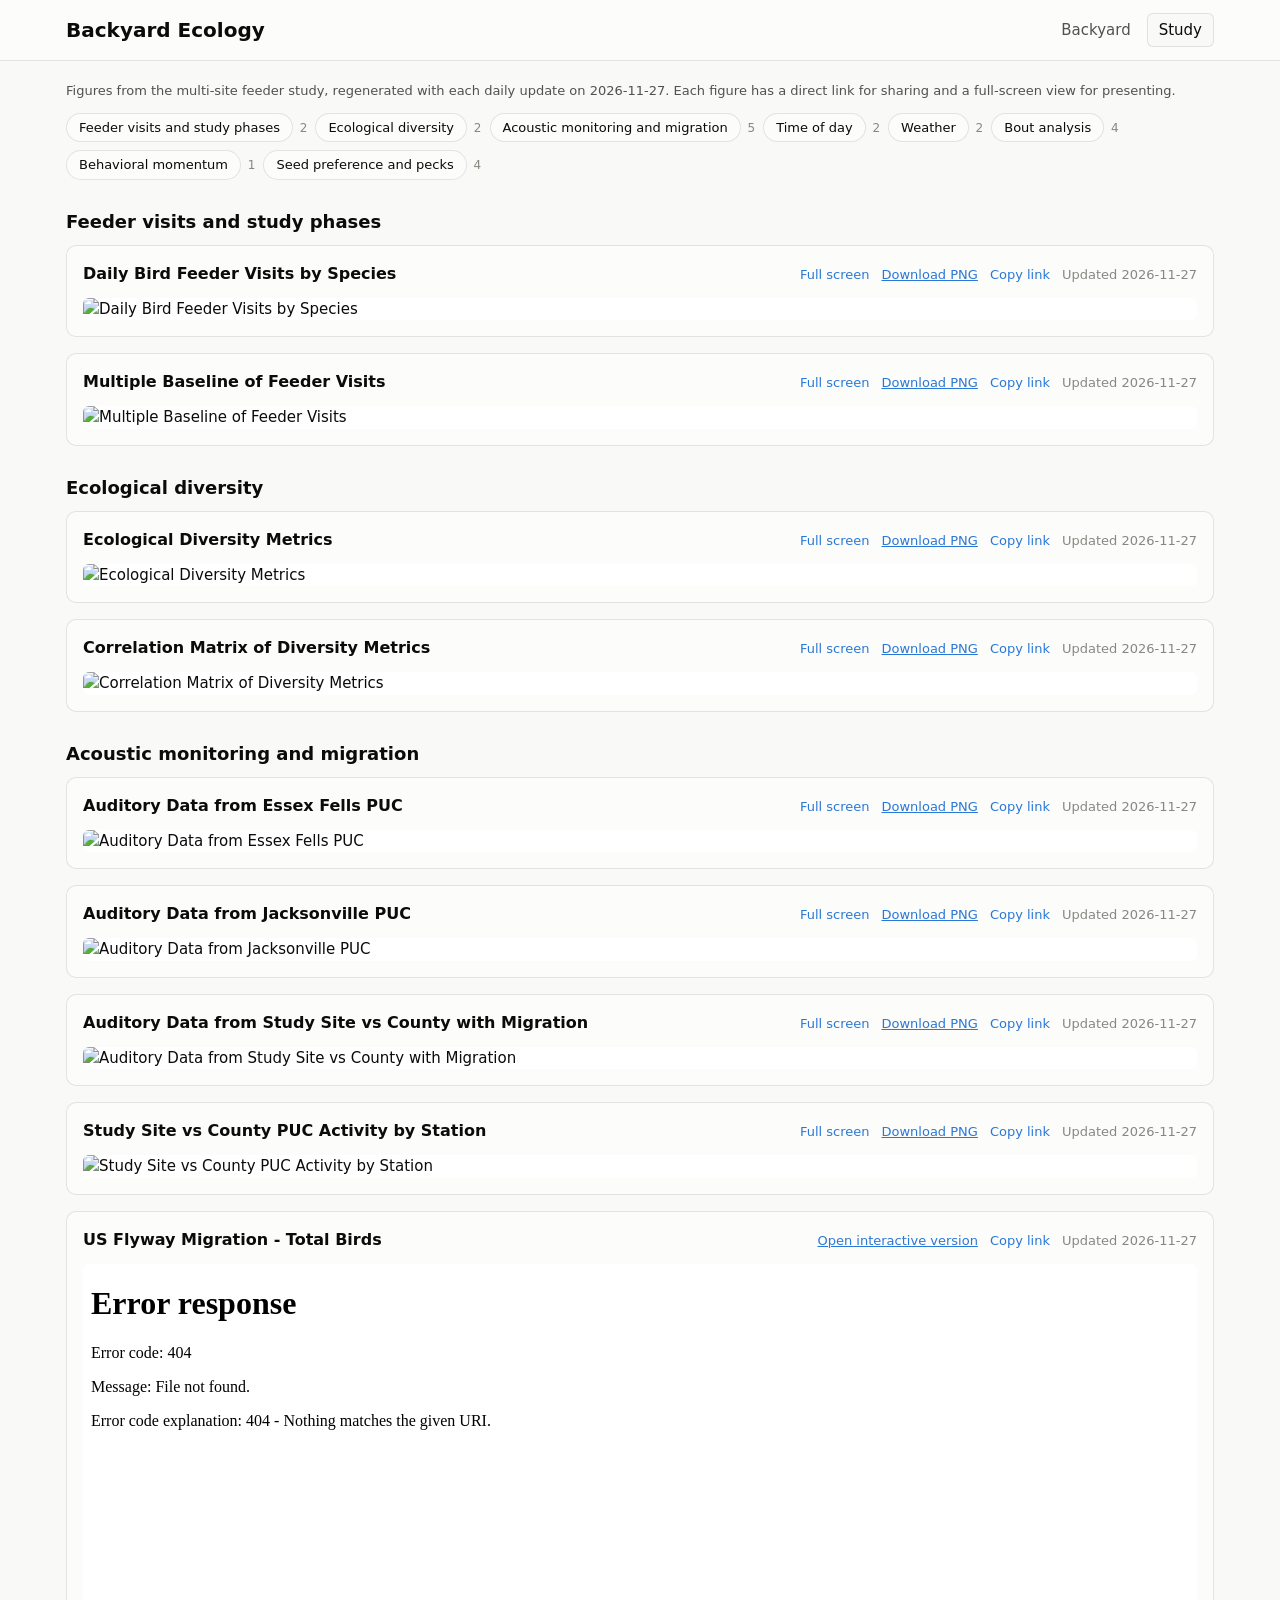
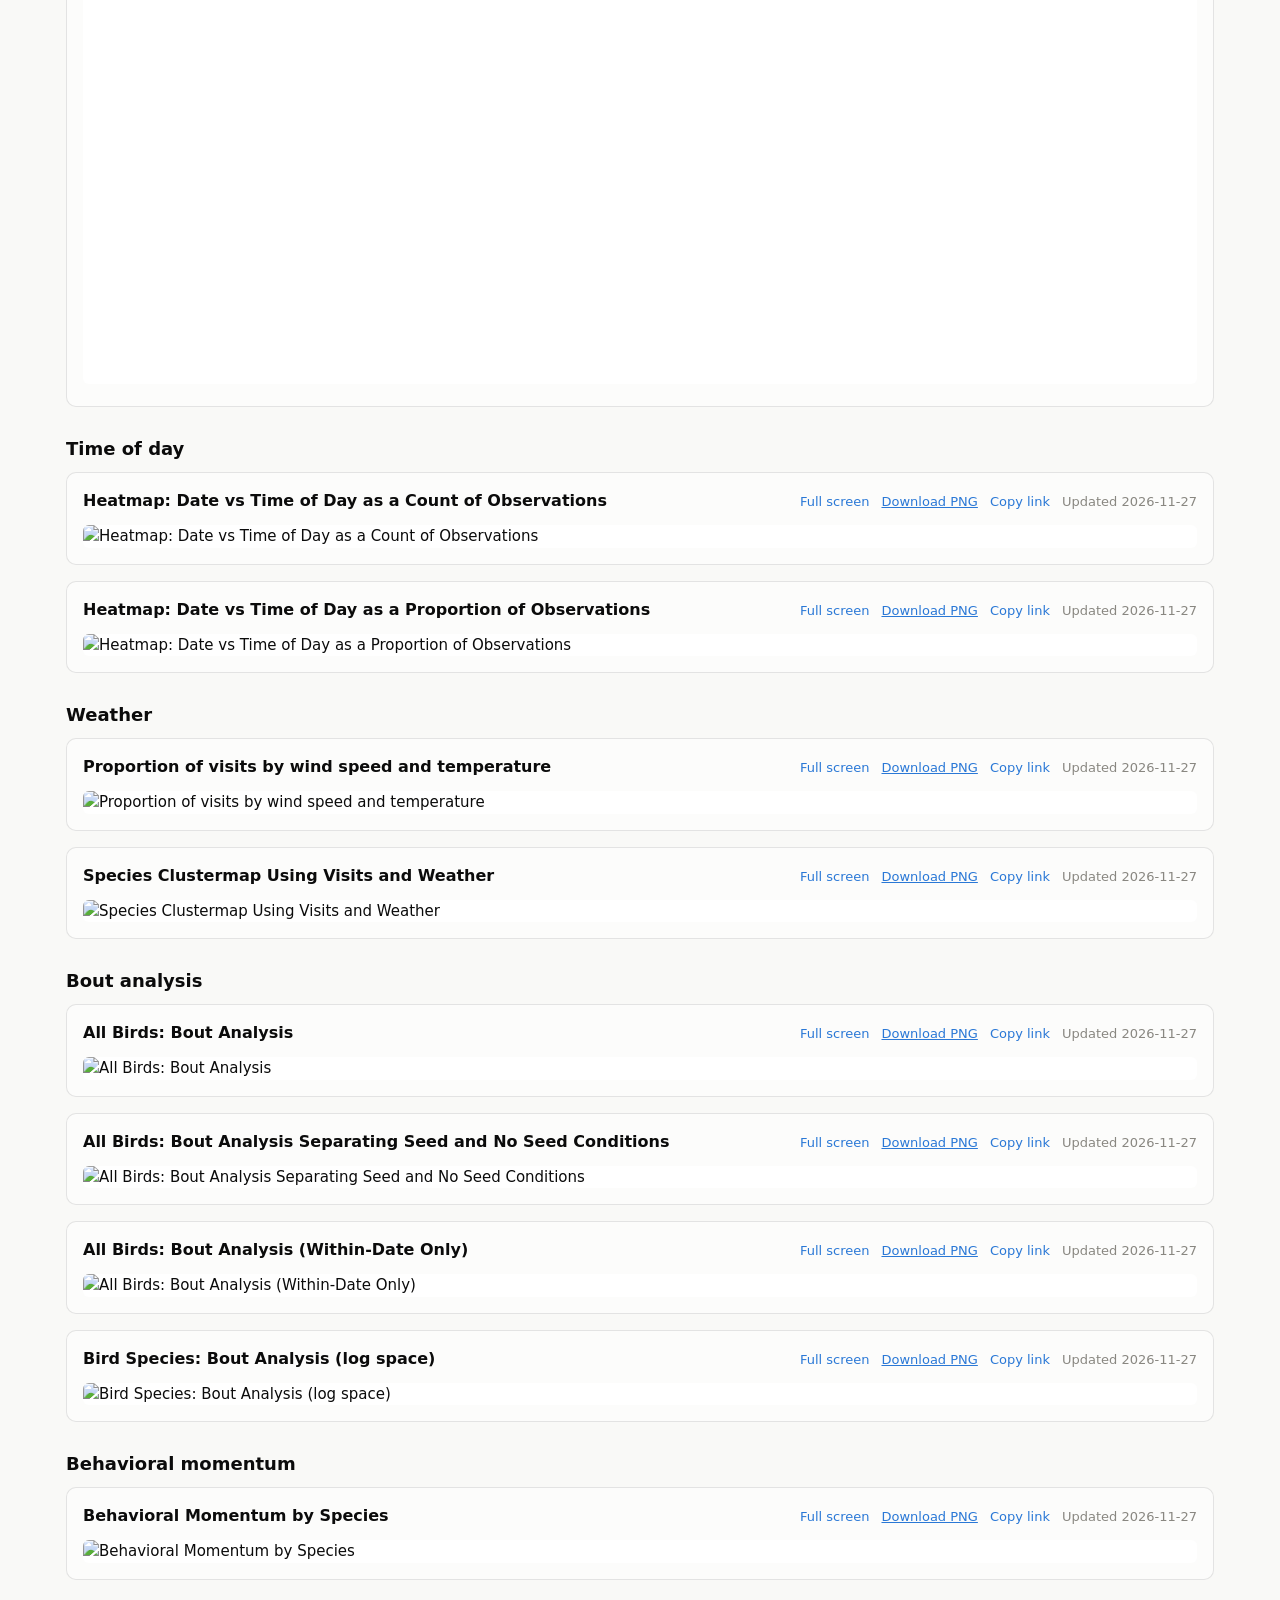
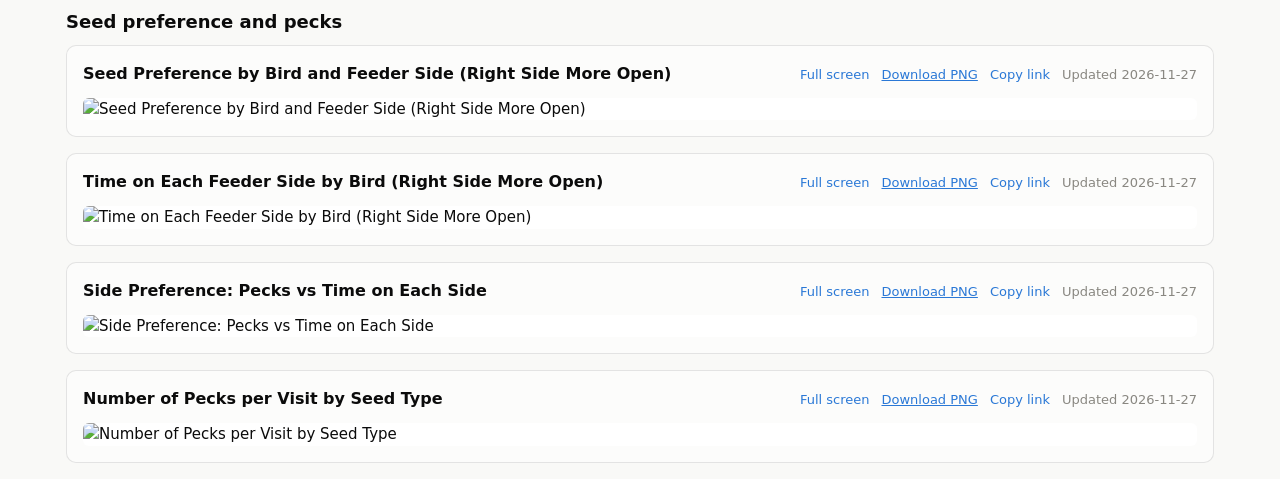
==== commit a809f25a: "Daily dashboard update" ====
--- a/docs/study.html
+++ b/docs/study.html
@@ -17,132 +17,132 @@
     </div>
   </header>
   <main class="wrap study">
-    <p class="sub">Figures from the multi-site feeder study, regenerated with each daily update on 2026-11-26. Each figure has a direct link for sharing and a full-screen view for presenting.</p>
+    <p class="sub">Figures from the multi-site feeder study, regenerated with each daily update on 2026-11-27. Each figure has a direct link for sharing and a full-screen view for presenting.</p>
     <nav class="toc" aria-label="Contents"><ol><li><a href="#section-1">Feeder visits and study phases</a> <span>2</span></li><li><a href="#section-2">Ecological diversity</a> <span>2</span></li><li><a href="#section-3">Acoustic monitoring and migration</a> <span>5</span></li><li><a href="#section-4">Time of day</a> <span>2</span></li><li><a href="#section-5">Weather</a> <span>2</span></li><li><a href="#section-6">Bout analysis</a> <span>4</span></li><li><a href="#section-7">Behavioral momentum</a> <span>1</span></li><li><a href="#section-8">Seed preference and pecks</a> <span>4</span></li></ol></nav>
     <section class="study-section" id="section-1"><h2>Feeder visits and study phases</h2>
       <figure class="study-figure" id="species_visits_by_date">
         <figcaption>
           <h3><a href="#species_visits_by_date">Daily Bird Feeder Visits by Species</a></h3>
-          <div class="fig-actions"><button type="button" data-fullscreen="species_visits_by_date">Full screen</button><a href="dashboard_plots/images/species_visits_by_date.png" download>Download PNG</a><button type="button" data-copy="species_visits_by_date">Copy link</button><span class="updated">Updated 2026-11-26</span></div>
+          <div class="fig-actions"><button type="button" data-fullscreen="species_visits_by_date">Full screen</button><a href="dashboard_plots/images/species_visits_by_date.png" download>Download PNG</a><button type="button" data-copy="species_visits_by_date">Copy link</button><span class="updated">Updated 2026-11-27</span></div>
         </figcaption>
         <img src="dashboard_plots/images/species_visits_by_date.png" alt="Daily Bird Feeder Visits by Species" loading="lazy">
       </figure>
       <figure class="study-figure" id="mbd_plot">
         <figcaption>
           <h3><a href="#mbd_plot">Multiple Baseline of Feeder Visits</a></h3>
-          <div class="fig-actions"><button type="button" data-fullscreen="mbd_plot">Full screen</button><a href="dashboard_plots/images/mbd_plot.png" download>Download PNG</a><button type="button" data-copy="mbd_plot">Copy link</button><span class="updated">Updated 2026-11-26</span></div>
+          <div class="fig-actions"><button type="button" data-fullscreen="mbd_plot">Full screen</button><a href="dashboard_plots/images/mbd_plot.png" download>Download PNG</a><button type="button" data-copy="mbd_plot">Copy link</button><span class="updated">Updated 2026-11-27</span></div>
         </figcaption>
         <img src="dashboard_plots/images/mbd_plot.png" alt="Multiple Baseline of Feeder Visits" loading="lazy">
       </figure></section><section class="study-section" id="section-2"><h2>Ecological diversity</h2>
       <figure class="study-figure" id="diversity_metrics">
         <figcaption>
           <h3><a href="#diversity_metrics">Ecological Diversity Metrics</a></h3>
-          <div class="fig-actions"><button type="button" data-fullscreen="diversity_metrics">Full screen</button><a href="dashboard_plots/images/diversity_metrics.png" download>Download PNG</a><button type="button" data-copy="diversity_metrics">Copy link</button><span class="updated">Updated 2026-11-26</span></div>
+          <div class="fig-actions"><button type="button" data-fullscreen="diversity_metrics">Full screen</button><a href="dashboard_plots/images/diversity_metrics.png" download>Download PNG</a><button type="button" data-copy="diversity_metrics">Copy link</button><span class="updated">Updated 2026-11-27</span></div>
         </figcaption>
         <img src="dashboard_plots/images/diversity_metrics.png" alt="Ecological Diversity Metrics" loading="lazy">
       </figure>
       <figure class="study-figure" id="diversity_metrics_corr_matrix">
         <figcaption>
           <h3><a href="#diversity_metrics_corr_matrix">Correlation Matrix of Diversity Metrics</a></h3>
-          <div class="fig-actions"><button type="button" data-fullscreen="diversity_metrics_corr_matrix">Full screen</button><a href="dashboard_plots/images/diversity_metrics_corr_matrix.png" download>Download PNG</a><button type="button" data-copy="diversity_metrics_corr_matrix">Copy link</button><span class="updated">Updated 2026-11-26</span></div>
+          <div class="fig-actions"><button type="button" data-fullscreen="diversity_metrics_corr_matrix">Full screen</button><a href="dashboard_plots/images/diversity_metrics_corr_matrix.png" download>Download PNG</a><button type="button" data-copy="diversity_metrics_corr_matrix">Copy link</button><span class="updated">Updated 2026-11-27</span></div>
         </figcaption>
         <img src="dashboard_plots/images/diversity_metrics_corr_matrix.png" alt="Correlation Matrix of Diversity Metrics" loading="lazy">
       </figure></section><section class="study-section" id="section-3"><h2>Acoustic monitoring and migration</h2>
       <figure class="study-figure" id="puc_audio_data_nj_jcv">
         <figcaption>
           <h3><a href="#puc_audio_data_nj_jcv">Auditory Data from Essex Fells PUC</a></h3>
-          <div class="fig-actions"><button type="button" data-fullscreen="puc_audio_data_nj_jcv">Full screen</button><a href="dashboard_plots/images/puc_audio_data_nj_jcv.png" download>Download PNG</a><button type="button" data-copy="puc_audio_data_nj_jcv">Copy link</button><span class="updated">Updated 2026-11-26</span></div>
+          <div class="fig-actions"><button type="button" data-fullscreen="puc_audio_data_nj_jcv">Full screen</button><a href="dashboard_plots/images/puc_audio_data_nj_jcv.png" download>Download PNG</a><button type="button" data-copy="puc_audio_data_nj_jcv">Copy link</button><span class="updated">Updated 2026-11-27</span></div>
         </figcaption>
         <img src="dashboard_plots/images/puc_audio_data_nj_jcv.png" alt="Auditory Data from Essex Fells PUC" loading="lazy">
       </figure>
       <figure class="study-figure" id="puc_audio_data_puc_21974_cox">
         <figcaption>
           <h3><a href="#puc_audio_data_puc_21974_cox">Auditory Data from Jacksonville PUC</a></h3>
-          <div class="fig-actions"><button type="button" data-fullscreen="puc_audio_data_puc_21974_cox">Full screen</button><a href="dashboard_plots/images/puc_audio_data_puc_21974_cox.png" download>Download PNG</a><button type="button" data-copy="puc_audio_data_puc_21974_cox">Copy link</button><span class="updated">Updated 2026-11-26</span></div>
+          <div class="fig-actions"><button type="button" data-fullscreen="puc_audio_data_puc_21974_cox">Full screen</button><a href="dashboard_plots/images/puc_audio_data_puc_21974_cox.png" download>Download PNG</a><button type="button" data-copy="puc_audio_data_puc_21974_cox">Copy link</button><span class="updated">Updated 2026-11-27</span></div>
         </figcaption>
         <img src="dashboard_plots/images/puc_audio_data_puc_21974_cox.png" alt="Auditory Data from Jacksonville PUC" loading="lazy">
       </figure>
       <figure class="study-figure" id="puc_audio_data_puc_site_to_county">
         <figcaption>
           <h3><a href="#puc_audio_data_puc_site_to_county">Auditory Data from Study Site vs County with Migration</a></h3>
-          <div class="fig-actions"><button type="button" data-fullscreen="puc_audio_data_puc_site_to_county">Full screen</button><a href="dashboard_plots/images/puc_audio_data_puc_site_to_county.png" download>Download PNG</a><button type="button" data-copy="puc_audio_data_puc_site_to_county">Copy link</button><span class="updated">Updated 2026-11-26</span></div>
+          <div class="fig-actions"><button type="button" data-fullscreen="puc_audio_data_puc_site_to_county">Full screen</button><a href="dashboard_plots/images/puc_audio_data_puc_site_to_county.png" download>Download PNG</a><button type="button" data-copy="puc_audio_data_puc_site_to_county">Copy link</button><span class="updated">Updated 2026-11-27</span></div>
         </figcaption>
         <img src="dashboard_plots/images/puc_audio_data_puc_site_to_county.png" alt="Auditory Data from Study Site vs County with Migration" loading="lazy">
       </figure>
       <figure class="study-figure" id="puc_site_county_faceted">
         <figcaption>
           <h3><a href="#puc_site_county_faceted">Study Site vs County PUC Activity by Station</a></h3>
-          <div class="fig-actions"><button type="button" data-fullscreen="puc_site_county_faceted">Full screen</button><a href="dashboard_plots/images/puc_site_county_faceted.png" download>Download PNG</a><button type="button" data-copy="puc_site_county_faceted">Copy link</button><span class="updated">Updated 2026-11-26</span></div>
+          <div class="fig-actions"><button type="button" data-fullscreen="puc_site_county_faceted">Full screen</button><a href="dashboard_plots/images/puc_site_county_faceted.png" download>Download PNG</a><button type="button" data-copy="puc_site_county_faceted">Copy link</button><span class="updated">Updated 2026-11-27</span></div>
         </figcaption>
         <img src="dashboard_plots/images/puc_site_county_faceted.png" alt="Study Site vs County PUC Activity by Station" loading="lazy">
       </figure>
       <figure class="study-figure" id="all_flyways_total_birds">
         <figcaption>
           <h3><a href="#all_flyways_total_birds">US Flyway Migration - Total Birds</a></h3>
-          <div class="fig-actions"><a href="dashboard_plots/interactive/all_flyways_total_birds.html" target="_blank" rel="noopener">Open interactive version</a><button type="button" data-copy="all_flyways_total_birds">Copy link</button><span class="updated">Updated 2026-11-26</span></div>
+          <div class="fig-actions"><a href="dashboard_plots/interactive/all_flyways_total_birds.html" target="_blank" rel="noopener">Open interactive version</a><button type="button" data-copy="all_flyways_total_birds">Copy link</button><span class="updated">Updated 2026-11-27</span></div>
         </figcaption>
         <iframe src="dashboard_plots/interactive/all_flyways_total_birds.html" title="US Flyway Migration - Total Birds" loading="lazy"></iframe>
       </figure></section><section class="study-section" id="section-4"><h2>Time of day</h2>
       <figure class="study-figure" id="heatmap_counts">
         <figcaption>
           <h3><a href="#heatmap_counts">Heatmap: Date vs Time of Day as a Count of Observations</a></h3>
-          <div class="fig-actions"><button type="button" data-fullscreen="heatmap_counts">Full screen</button><a href="dashboard_plots/images/heatmap_counts.png" download>Download PNG</a><button type="button" data-copy="heatmap_counts">Copy link</button><span class="updated">Updated 2026-11-26</span></div>
+          <div class="fig-actions"><button type="button" data-fullscreen="heatmap_counts">Full screen</button><a href="dashboard_plots/images/heatmap_counts.png" download>Download PNG</a><button type="button" data-copy="heatmap_counts">Copy link</button><span class="updated">Updated 2026-11-27</span></div>
         </figcaption>
         <img src="dashboard_plots/images/heatmap_counts.png" alt="Heatmap: Date vs Time of Day as a Count of Observations" loading="lazy">
       </figure>
       <figure class="study-figure" id="heatmap_proportions">
         <figcaption>
           <h3><a href="#heatmap_proportions">Heatmap: Date vs Time of Day as a Proportion of Observations</a></h3>
-          <div class="fig-actions"><button type="button" data-fullscreen="heatmap_proportions">Full screen</button><a href="dashboard_plots/images/heatmap_proportions.png" download>Download PNG</a><button type="button" data-copy="heatmap_proportions">Copy link</button><span class="updated">Updated 2026-11-26</span></div>
+          <div class="fig-actions"><button type="button" data-fullscreen="heatmap_proportions">Full screen</button><a href="dashboard_plots/images/heatmap_proportions.png" download>Download PNG</a><button type="button" data-copy="heatmap_proportions">Copy link</button><span class="updated">Updated 2026-11-27</span></div>
         </figcaption>
         <img src="dashboard_plots/images/heatmap_proportions.png" alt="Heatmap: Date vs Time of Day as a Proportion of Observations" loading="lazy">
       </figure></section><section class="study-section" id="section-5"><h2>Weather</h2>
       <figure class="study-figure" id="prop_visits_wind_temp">
         <figcaption>
           <h3><a href="#prop_visits_wind_temp">Proportion of visits by wind speed and temperature</a></h3>
-          <div class="fig-actions"><button type="button" data-fullscreen="prop_visits_wind_temp">Full screen</button><a href="dashboard_plots/images/prop_visits_wind_temp.png" download>Download PNG</a><button type="button" data-copy="prop_visits_wind_temp">Copy link</button><span class="updated">Updated 2026-11-26</span></div>
+          <div class="fig-actions"><button type="button" data-fullscreen="prop_visits_wind_temp">Full screen</button><a href="dashboard_plots/images/prop_visits_wind_temp.png" download>Download PNG</a><button type="button" data-copy="prop_visits_wind_temp">Copy link</button><span class="updated">Updated 2026-11-27</span></div>
         </figcaption>
         <img src="dashboard_plots/images/prop_visits_wind_temp.png" alt="Proportion of visits by wind speed and temperature" loading="lazy">
       </figure>
       <figure class="study-figure" id="species_cluster_visits_by_weather">
         <figcaption>
           <h3><a href="#species_cluster_visits_by_weather">Species Clustermap Using Visits and Weather</a></h3>
-          <div class="fig-actions"><button type="button" data-fullscreen="species_cluster_visits_by_weather">Full screen</button><a href="dashboard_plots/images/species_cluster_visits_by_weather.png" download>Download PNG</a><button type="button" data-copy="species_cluster_visits_by_weather">Copy link</button><span class="updated">Updated 2026-11-26</span></div>
+          <div class="fig-actions"><button type="button" data-fullscreen="species_cluster_visits_by_weather">Full screen</button><a href="dashboard_plots/images/species_cluster_visits_by_weather.png" download>Download PNG</a><button type="button" data-copy="species_cluster_visits_by_weather">Copy link</button><span class="updated">Updated 2026-11-27</span></div>
         </figcaption>
         <img src="dashboard_plots/images/species_cluster_visits_by_weather.png" alt="Species Clustermap Using Visits and Weather" loading="lazy">
       </figure></section><section class="study-section" id="section-6"><h2>Bout analysis</h2>
       <figure class="study-figure" id="all_birds_bout_analysis">
         <figcaption>
           <h3><a href="#all_birds_bout_analysis">All Birds: Bout Analysis</a></h3>
-          <div class="fig-actions"><button type="button" data-fullscreen="all_birds_bout_analysis">Full screen</button><a href="dashboard_plots/images/all_birds_bout_analysis.png" download>Download PNG</a><button type="button" data-copy="all_birds_bout_analysis">Copy link</button><span class="updated">Updated 2026-11-26</span></div>
+          <div class="fig-actions"><button type="button" data-fullscreen="all_birds_bout_analysis">Full screen</button><a href="dashboard_plots/images/all_birds_bout_analysis.png" download>Download PNG</a><button type="button" data-copy="all_birds_bout_analysis">Copy link</button><span class="updated">Updated 2026-11-27</span></div>
         </figcaption>
         <img src="dashboard_plots/images/all_birds_bout_analysis.png" alt="All Birds: Bout Analysis" loading="lazy">
       </figure>
       <figure class="study-figure" id="all_birds_bout_seed_no_seed_separate">
         <figcaption>
           <h3><a href="#all_birds_bout_seed_no_seed_separate">All Birds: Bout Analysis Separating Seed and No Seed Conditions</a></h3>
-          <div class="fig-actions"><button type="button" data-fullscreen="all_birds_bout_seed_no_seed_separate">Full screen</button><a href="dashboard_plots/images/all_birds_bout_seed_no_seed_separate.png" download>Download PNG</a><button type="button" data-copy="all_birds_bout_seed_no_seed_separate">Copy link</button><span class="updated">Updated 2026-11-26</span></div>
+          <div class="fig-actions"><button type="button" data-fullscreen="all_birds_bout_seed_no_seed_separate">Full screen</button><a href="dashboard_plots/images/all_birds_bout_seed_no_seed_separate.png" download>Download PNG</a><button type="button" data-copy="all_birds_bout_seed_no_seed_separate">Copy link</button><span class="updated">Updated 2026-11-27</span></div>
         </figcaption>
         <img src="dashboard_plots/images/all_birds_bout_seed_no_seed_separate.png" alt="All Birds: Bout Analysis Separating Seed and No Seed Conditions" loading="lazy">
       </figure>
       <figure class="study-figure" id="all_birds_bout_analysis_within_date">
         <figcaption>
           <h3><a href="#all_birds_bout_analysis_within_date">All Birds: Bout Analysis (Within-Date Only)</a></h3>
-          <div class="fig-actions"><button type="button" data-fullscreen="all_birds_bout_analysis_within_date">Full screen</button><a href="dashboard_plots/images/all_birds_bout_analysis_within_date.png" download>Download PNG</a><button type="button" data-copy="all_birds_bout_analysis_within_date">Copy link</button><span class="updated">Updated 2026-11-26</span></div>
+          <div class="fig-actions"><button type="button" data-fullscreen="all_birds_bout_analysis_within_date">Full screen</button><a href="dashboard_plots/images/all_birds_bout_analysis_within_date.png" download>Download PNG</a><button type="button" data-copy="all_birds_bout_analysis_within_date">Copy link</button><span class="updated">Updated 2026-11-27</span></div>
         </figcaption>
         <img src="dashboard_plots/images/all_birds_bout_analysis_within_date.png" alt="All Birds: Bout Analysis (Within-Date Only)" loading="lazy">
       </figure>
       <figure class="study-figure" id="individual_species_bout_analysis">
         <figcaption>
           <h3><a href="#individual_species_bout_analysis">Bird Species: Bout Analysis (log space)</a></h3>
-          <div class="fig-actions"><button type="button" data-fullscreen="individual_species_bout_analysis">Full screen</button><a href="dashboard_plots/images/individual_species_bout_analysis.png" download>Download PNG</a><button type="button" data-copy="individual_species_bout_analysis">Copy link</button><span class="updated">Updated 2026-11-26</span></div>
+          <div class="fig-actions"><button type="button" data-fullscreen="individual_species_bout_analysis">Full screen</button><a href="dashboard_plots/images/individual_species_bout_analysis.png" download>Download PNG</a><button type="button" data-copy="individual_species_bout_analysis">Copy link</button><span class="updated">Updated 2026-11-27</span></div>
         </figcaption>
         <img src="dashboard_plots/images/individual_species_bout_analysis.png" alt="Bird Species: Bout Analysis (log space)" loading="lazy">
       </figure></section><section class="study-section" id="section-7"><h2>Behavioral momentum</h2>
       <figure class="study-figure" id="bm_by_species">
         <figcaption>
           <h3><a href="#bm_by_species">Behavioral Momentum by Species</a></h3>
-          <div class="fig-actions"><button type="button" data-fullscreen="bm_by_species">Full screen</button><a href="dashboard_plots/images/bm_by_species.png" download>Download PNG</a><button type="button" data-copy="bm_by_species">Copy link</button><span class="updated">Updated 2026-11-26</span></div>
+          <div class="fig-actions"><button type="button" data-fullscreen="bm_by_species">Full screen</button><a href="dashboard_plots/images/bm_by_species.png" download>Download PNG</a><button type="button" data-copy="bm_by_species">Copy link</button><span class="updated">Updated 2026-11-27</span></div>
         </figcaption>
         <img src="dashboard_plots/images/bm_by_species.png" alt="Behavioral Momentum by Species" loading="lazy">
       </figure></section><section class="study-section" id="section-8"><h2>Seed preference and pecks</h2>
@@ -150,7 +150,7 @@
         <figcaption>
           <h3><a href="#seed_preference_by_bird">Seed Preference by Bird and Feeder Side
 (Right Side More Open)</a></h3>
-          <div class="fig-actions"><button type="button" data-fullscreen="seed_preference_by_bird">Full screen</button><a href="dashboard_plots/images/seed_preference_by_bird.png" download>Download PNG</a><button type="button" data-copy="seed_preference_by_bird">Copy link</button><span class="updated">Updated 2026-11-26</span></div>
+          <div class="fig-actions"><button type="button" data-fullscreen="seed_preference_by_bird">Full screen</button><a href="dashboard_plots/images/seed_preference_by_bird.png" download>Download PNG</a><button type="button" data-copy="seed_preference_by_bird">Copy link</button><span class="updated">Updated 2026-11-27</span></div>
         </figcaption>
         <img src="dashboard_plots/images/seed_preference_by_bird.png" alt="Seed Preference by Bird and Feeder Side
 (Right Side More Open)" loading="lazy">
@@ -159,7 +159,7 @@
         <figcaption>
           <h3><a href="#side_time_preference_by_bird">Time on Each Feeder Side by Bird
 (Right Side More Open)</a></h3>
-          <div class="fig-actions"><button type="button" data-fullscreen="side_time_preference_by_bird">Full screen</button><a href="dashboard_plots/images/side_time_preference_by_bird.png" download>Download PNG</a><button type="button" data-copy="side_time_preference_by_bird">Copy link</button><span class="updated">Updated 2026-11-26</span></div>
+          <div class="fig-actions"><button type="button" data-fullscreen="side_time_preference_by_bird">Full screen</button><a href="dashboard_plots/images/side_time_preference_by_bird.png" download>Download PNG</a><button type="button" data-copy="side_time_preference_by_bird">Copy link</button><span class="updated">Updated 2026-11-27</span></div>
         </figcaption>
         <img src="dashboard_plots/images/side_time_preference_by_bird.png" alt="Time on Each Feeder Side by Bird
 (Right Side More Open)" loading="lazy">
@@ -167,14 +167,14 @@
       <figure class="study-figure" id="peck_vs_time_ratio">
         <figcaption>
           <h3><a href="#peck_vs_time_ratio">Side Preference: Pecks vs Time on Each Side</a></h3>
-          <div class="fig-actions"><button type="button" data-fullscreen="peck_vs_time_ratio">Full screen</button><a href="dashboard_plots/images/peck_vs_time_ratio.png" download>Download PNG</a><button type="button" data-copy="peck_vs_time_ratio">Copy link</button><span class="updated">Updated 2026-11-26</span></div>
+          <div class="fig-actions"><button type="button" data-fullscreen="peck_vs_time_ratio">Full screen</button><a href="dashboard_plots/images/peck_vs_time_ratio.png" download>Download PNG</a><button type="button" data-copy="peck_vs_time_ratio">Copy link</button><span class="updated">Updated 2026-11-27</span></div>
         </figcaption>
         <img src="dashboard_plots/images/peck_vs_time_ratio.png" alt="Side Preference: Pecks vs Time on Each Side" loading="lazy">
       </figure>
       <figure class="study-figure" id="peck_distribution_by_bird">
         <figcaption>
           <h3><a href="#peck_distribution_by_bird">Number of Pecks per Visit by Seed Type</a></h3>
-          <div class="fig-actions"><button type="button" data-fullscreen="peck_distribution_by_bird">Full screen</button><a href="dashboard_plots/images/peck_distribution_by_bird.png" download>Download PNG</a><button type="button" data-copy="peck_distribution_by_bird">Copy link</button><span class="updated">Updated 2026-11-26</span></div>
+          <div class="fig-actions"><button type="button" data-fullscreen="peck_distribution_by_bird">Full screen</button><a href="dashboard_plots/images/peck_distribution_by_bird.png" download>Download PNG</a><button type="button" data-copy="peck_distribution_by_bird">Copy link</button><span class="updated">Updated 2026-11-27</span></div>
         </figcaption>
         <img src="dashboard_plots/images/peck_distribution_by_bird.png" alt="Number of Pecks per Visit by Seed Type" loading="lazy">
       </figure></section>
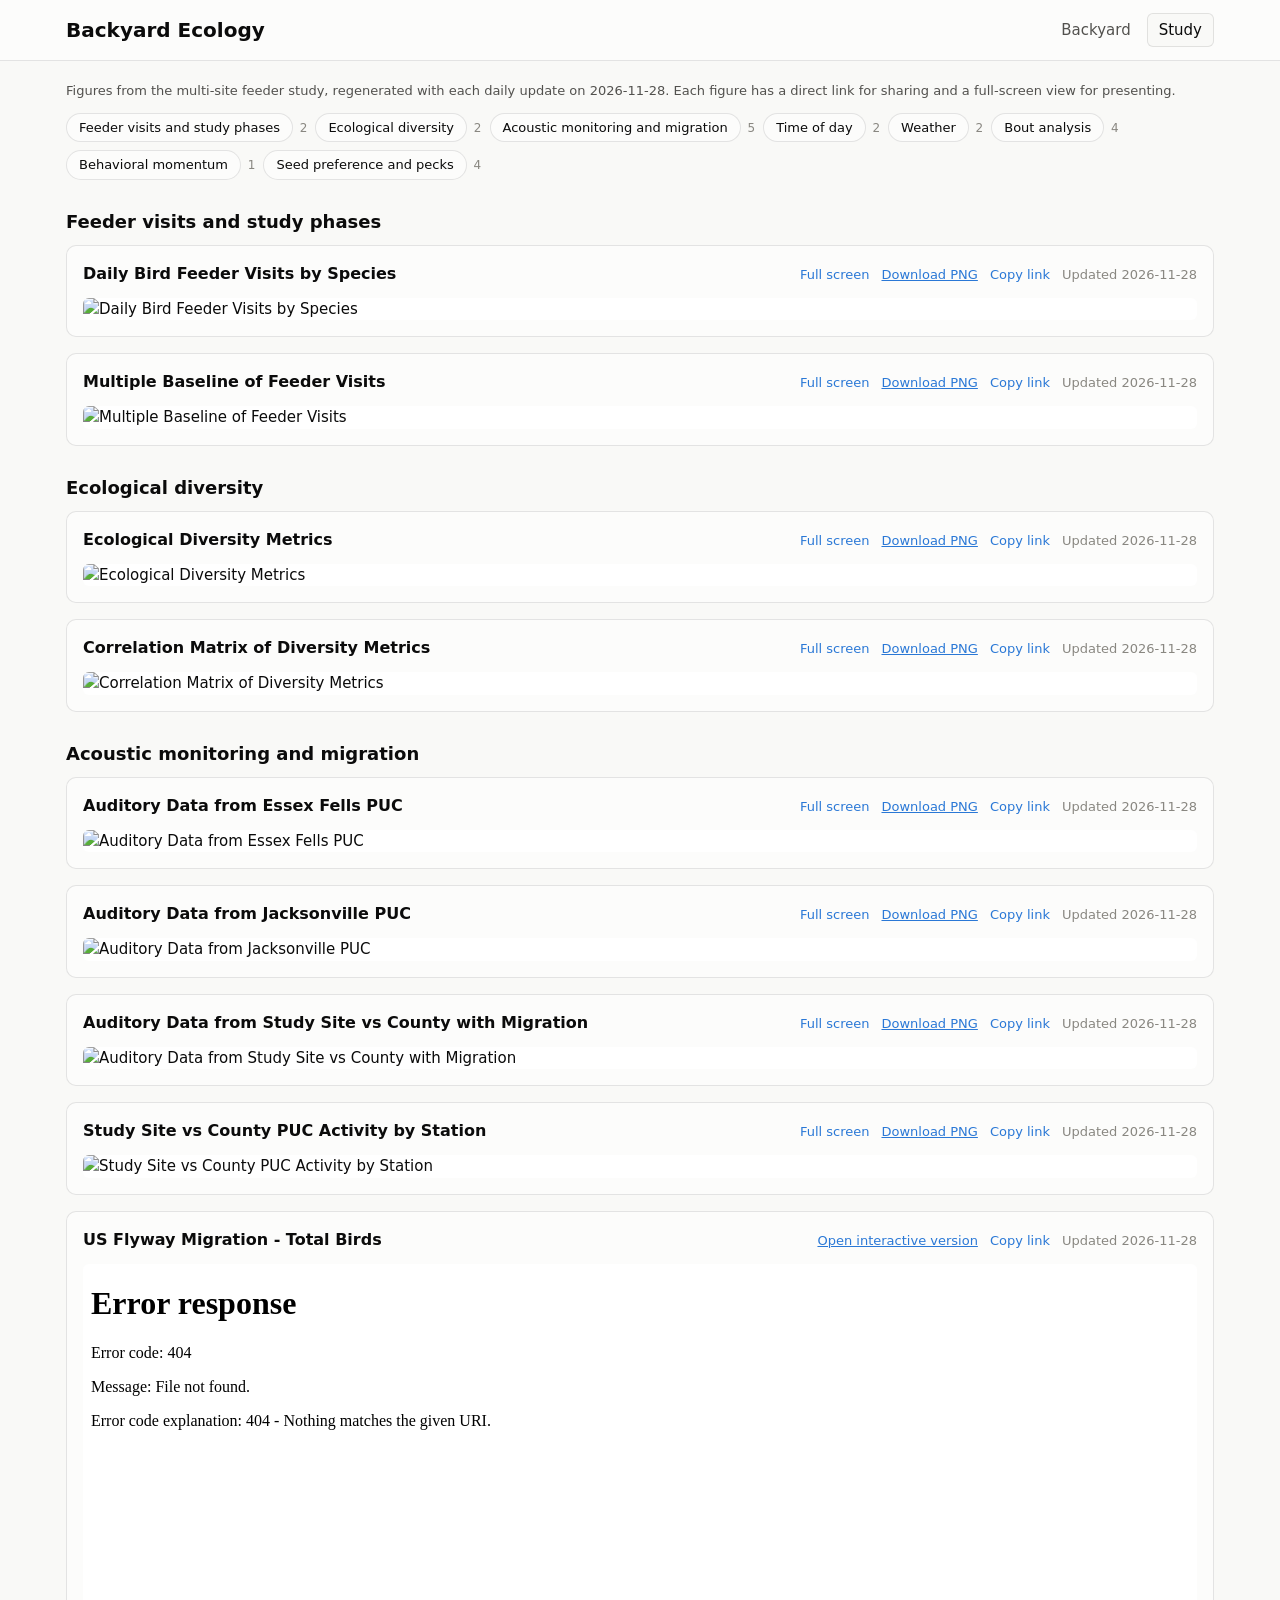
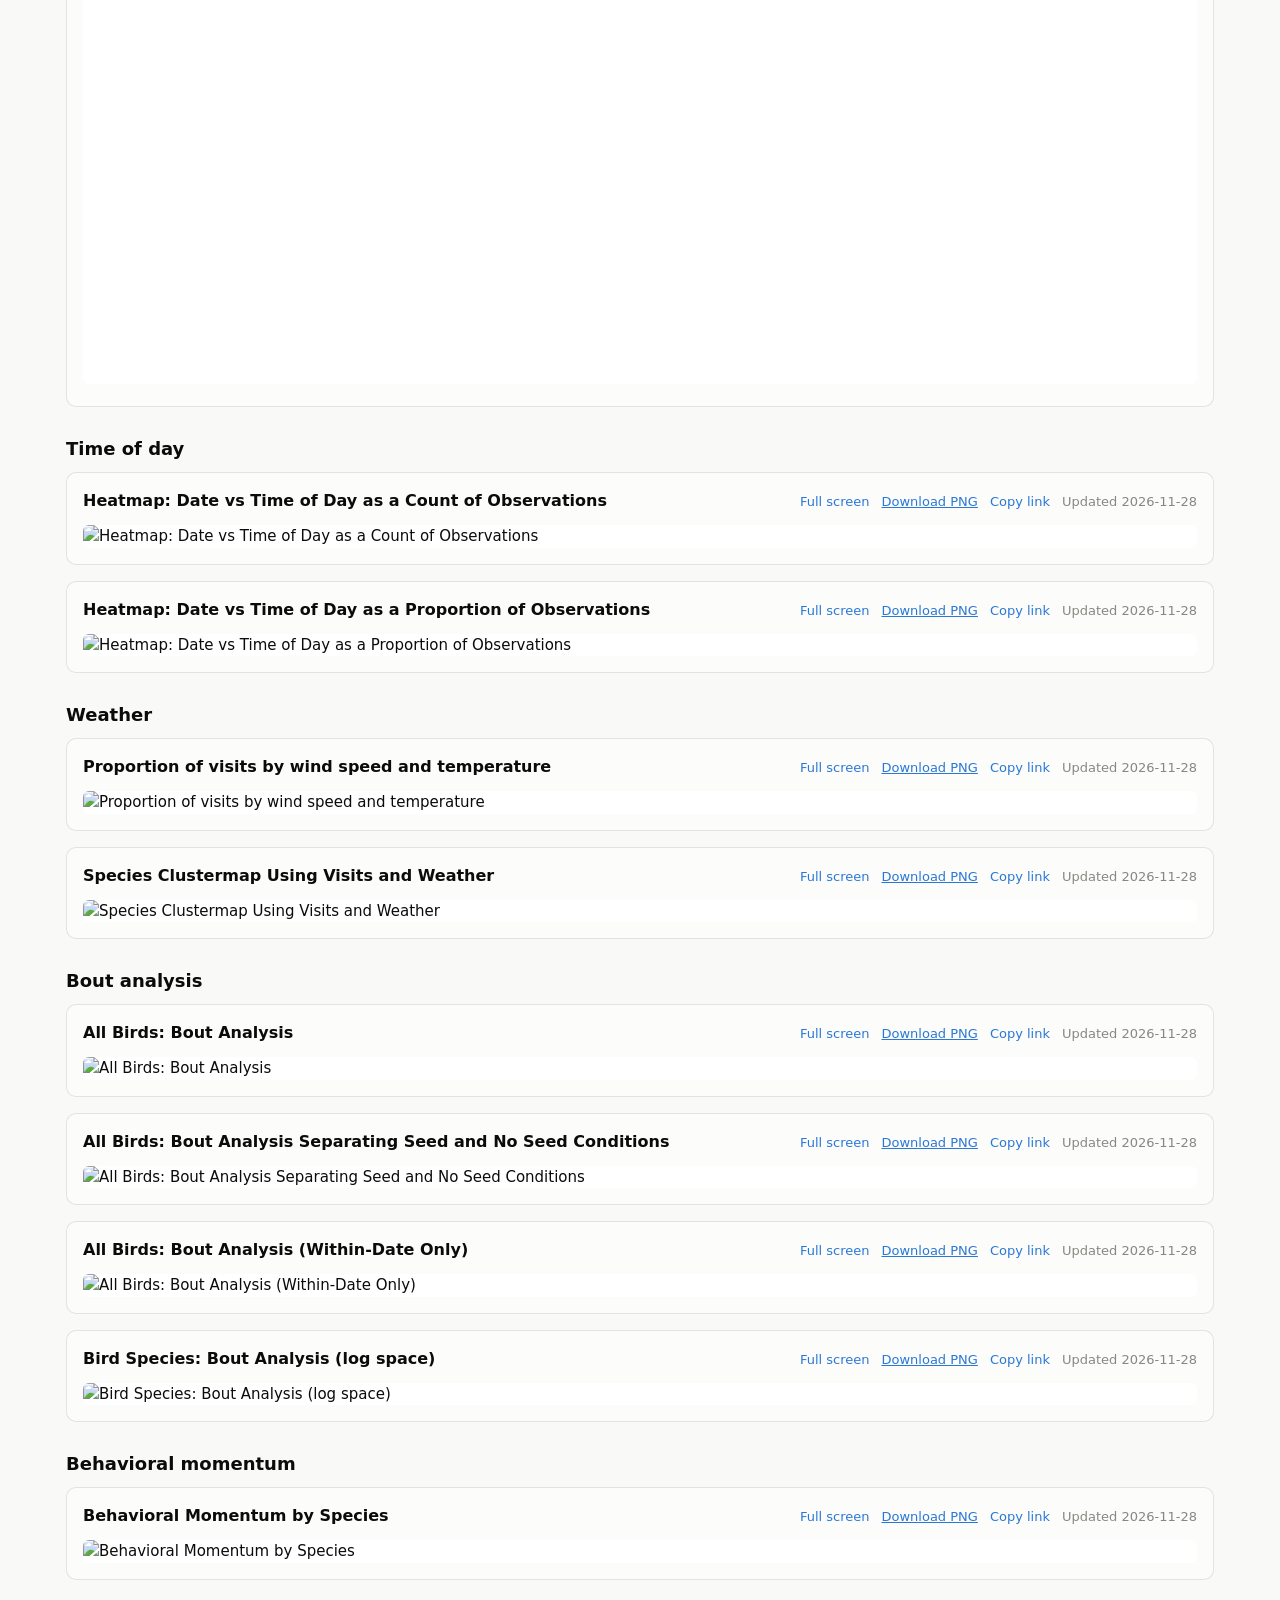
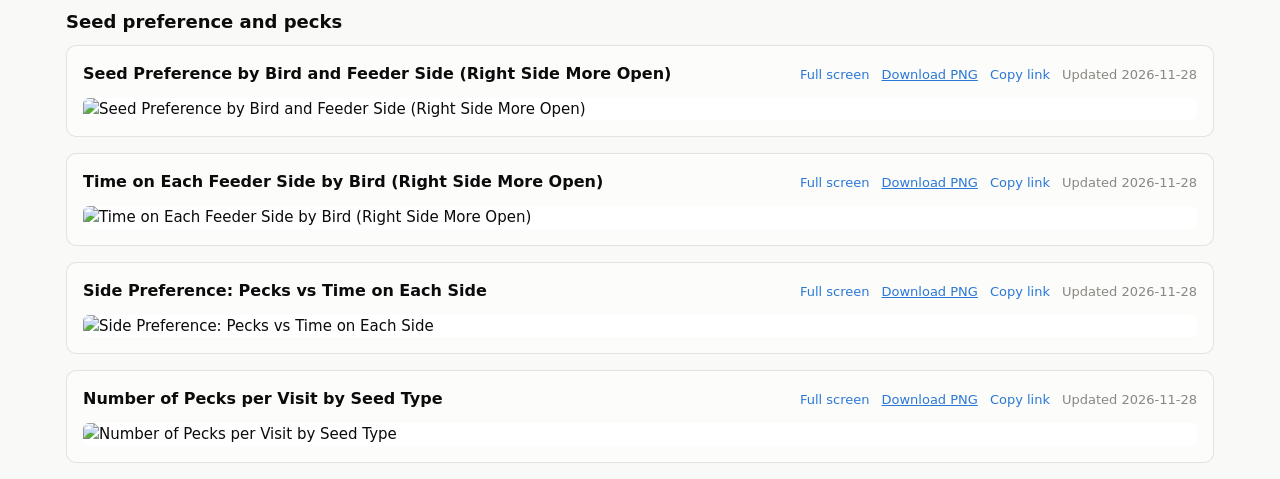
==== commit 4b2d108b: "Daily dashboard update" ====
--- a/docs/study.html
+++ b/docs/study.html
@@ -17,132 +17,132 @@
     </div>
   </header>
   <main class="wrap study">
-    <p class="sub">Figures from the multi-site feeder study, regenerated with each daily update on 2026-11-27. Each figure has a direct link for sharing and a full-screen view for presenting.</p>
+    <p class="sub">Figures from the multi-site feeder study, regenerated with each daily update on 2026-11-28. Each figure has a direct link for sharing and a full-screen view for presenting.</p>
     <nav class="toc" aria-label="Contents"><ol><li><a href="#section-1">Feeder visits and study phases</a> <span>2</span></li><li><a href="#section-2">Ecological diversity</a> <span>2</span></li><li><a href="#section-3">Acoustic monitoring and migration</a> <span>5</span></li><li><a href="#section-4">Time of day</a> <span>2</span></li><li><a href="#section-5">Weather</a> <span>2</span></li><li><a href="#section-6">Bout analysis</a> <span>4</span></li><li><a href="#section-7">Behavioral momentum</a> <span>1</span></li><li><a href="#section-8">Seed preference and pecks</a> <span>4</span></li></ol></nav>
     <section class="study-section" id="section-1"><h2>Feeder visits and study phases</h2>
       <figure class="study-figure" id="species_visits_by_date">
         <figcaption>
           <h3><a href="#species_visits_by_date">Daily Bird Feeder Visits by Species</a></h3>
-          <div class="fig-actions"><button type="button" data-fullscreen="species_visits_by_date">Full screen</button><a href="dashboard_plots/images/species_visits_by_date.png" download>Download PNG</a><button type="button" data-copy="species_visits_by_date">Copy link</button><span class="updated">Updated 2026-11-27</span></div>
+          <div class="fig-actions"><button type="button" data-fullscreen="species_visits_by_date">Full screen</button><a href="dashboard_plots/images/species_visits_by_date.png" download>Download PNG</a><button type="button" data-copy="species_visits_by_date">Copy link</button><span class="updated">Updated 2026-11-28</span></div>
         </figcaption>
         <img src="dashboard_plots/images/species_visits_by_date.png" alt="Daily Bird Feeder Visits by Species" loading="lazy">
       </figure>
       <figure class="study-figure" id="mbd_plot">
         <figcaption>
           <h3><a href="#mbd_plot">Multiple Baseline of Feeder Visits</a></h3>
-          <div class="fig-actions"><button type="button" data-fullscreen="mbd_plot">Full screen</button><a href="dashboard_plots/images/mbd_plot.png" download>Download PNG</a><button type="button" data-copy="mbd_plot">Copy link</button><span class="updated">Updated 2026-11-27</span></div>
+          <div class="fig-actions"><button type="button" data-fullscreen="mbd_plot">Full screen</button><a href="dashboard_plots/images/mbd_plot.png" download>Download PNG</a><button type="button" data-copy="mbd_plot">Copy link</button><span class="updated">Updated 2026-11-28</span></div>
         </figcaption>
         <img src="dashboard_plots/images/mbd_plot.png" alt="Multiple Baseline of Feeder Visits" loading="lazy">
       </figure></section><section class="study-section" id="section-2"><h2>Ecological diversity</h2>
       <figure class="study-figure" id="diversity_metrics">
         <figcaption>
           <h3><a href="#diversity_metrics">Ecological Diversity Metrics</a></h3>
-          <div class="fig-actions"><button type="button" data-fullscreen="diversity_metrics">Full screen</button><a href="dashboard_plots/images/diversity_metrics.png" download>Download PNG</a><button type="button" data-copy="diversity_metrics">Copy link</button><span class="updated">Updated 2026-11-27</span></div>
+          <div class="fig-actions"><button type="button" data-fullscreen="diversity_metrics">Full screen</button><a href="dashboard_plots/images/diversity_metrics.png" download>Download PNG</a><button type="button" data-copy="diversity_metrics">Copy link</button><span class="updated">Updated 2026-11-28</span></div>
         </figcaption>
         <img src="dashboard_plots/images/diversity_metrics.png" alt="Ecological Diversity Metrics" loading="lazy">
       </figure>
       <figure class="study-figure" id="diversity_metrics_corr_matrix">
         <figcaption>
           <h3><a href="#diversity_metrics_corr_matrix">Correlation Matrix of Diversity Metrics</a></h3>
-          <div class="fig-actions"><button type="button" data-fullscreen="diversity_metrics_corr_matrix">Full screen</button><a href="dashboard_plots/images/diversity_metrics_corr_matrix.png" download>Download PNG</a><button type="button" data-copy="diversity_metrics_corr_matrix">Copy link</button><span class="updated">Updated 2026-11-27</span></div>
+          <div class="fig-actions"><button type="button" data-fullscreen="diversity_metrics_corr_matrix">Full screen</button><a href="dashboard_plots/images/diversity_metrics_corr_matrix.png" download>Download PNG</a><button type="button" data-copy="diversity_metrics_corr_matrix">Copy link</button><span class="updated">Updated 2026-11-28</span></div>
         </figcaption>
         <img src="dashboard_plots/images/diversity_metrics_corr_matrix.png" alt="Correlation Matrix of Diversity Metrics" loading="lazy">
       </figure></section><section class="study-section" id="section-3"><h2>Acoustic monitoring and migration</h2>
       <figure class="study-figure" id="puc_audio_data_nj_jcv">
         <figcaption>
           <h3><a href="#puc_audio_data_nj_jcv">Auditory Data from Essex Fells PUC</a></h3>
-          <div class="fig-actions"><button type="button" data-fullscreen="puc_audio_data_nj_jcv">Full screen</button><a href="dashboard_plots/images/puc_audio_data_nj_jcv.png" download>Download PNG</a><button type="button" data-copy="puc_audio_data_nj_jcv">Copy link</button><span class="updated">Updated 2026-11-27</span></div>
+          <div class="fig-actions"><button type="button" data-fullscreen="puc_audio_data_nj_jcv">Full screen</button><a href="dashboard_plots/images/puc_audio_data_nj_jcv.png" download>Download PNG</a><button type="button" data-copy="puc_audio_data_nj_jcv">Copy link</button><span class="updated">Updated 2026-11-28</span></div>
         </figcaption>
         <img src="dashboard_plots/images/puc_audio_data_nj_jcv.png" alt="Auditory Data from Essex Fells PUC" loading="lazy">
       </figure>
       <figure class="study-figure" id="puc_audio_data_puc_21974_cox">
         <figcaption>
           <h3><a href="#puc_audio_data_puc_21974_cox">Auditory Data from Jacksonville PUC</a></h3>
-          <div class="fig-actions"><button type="button" data-fullscreen="puc_audio_data_puc_21974_cox">Full screen</button><a href="dashboard_plots/images/puc_audio_data_puc_21974_cox.png" download>Download PNG</a><button type="button" data-copy="puc_audio_data_puc_21974_cox">Copy link</button><span class="updated">Updated 2026-11-27</span></div>
+          <div class="fig-actions"><button type="button" data-fullscreen="puc_audio_data_puc_21974_cox">Full screen</button><a href="dashboard_plots/images/puc_audio_data_puc_21974_cox.png" download>Download PNG</a><button type="button" data-copy="puc_audio_data_puc_21974_cox">Copy link</button><span class="updated">Updated 2026-11-28</span></div>
         </figcaption>
         <img src="dashboard_plots/images/puc_audio_data_puc_21974_cox.png" alt="Auditory Data from Jacksonville PUC" loading="lazy">
       </figure>
       <figure class="study-figure" id="puc_audio_data_puc_site_to_county">
         <figcaption>
           <h3><a href="#puc_audio_data_puc_site_to_county">Auditory Data from Study Site vs County with Migration</a></h3>
-          <div class="fig-actions"><button type="button" data-fullscreen="puc_audio_data_puc_site_to_county">Full screen</button><a href="dashboard_plots/images/puc_audio_data_puc_site_to_county.png" download>Download PNG</a><button type="button" data-copy="puc_audio_data_puc_site_to_county">Copy link</button><span class="updated">Updated 2026-11-27</span></div>
+          <div class="fig-actions"><button type="button" data-fullscreen="puc_audio_data_puc_site_to_county">Full screen</button><a href="dashboard_plots/images/puc_audio_data_puc_site_to_county.png" download>Download PNG</a><button type="button" data-copy="puc_audio_data_puc_site_to_county">Copy link</button><span class="updated">Updated 2026-11-28</span></div>
         </figcaption>
         <img src="dashboard_plots/images/puc_audio_data_puc_site_to_county.png" alt="Auditory Data from Study Site vs County with Migration" loading="lazy">
       </figure>
       <figure class="study-figure" id="puc_site_county_faceted">
         <figcaption>
           <h3><a href="#puc_site_county_faceted">Study Site vs County PUC Activity by Station</a></h3>
-          <div class="fig-actions"><button type="button" data-fullscreen="puc_site_county_faceted">Full screen</button><a href="dashboard_plots/images/puc_site_county_faceted.png" download>Download PNG</a><button type="button" data-copy="puc_site_county_faceted">Copy link</button><span class="updated">Updated 2026-11-27</span></div>
+          <div class="fig-actions"><button type="button" data-fullscreen="puc_site_county_faceted">Full screen</button><a href="dashboard_plots/images/puc_site_county_faceted.png" download>Download PNG</a><button type="button" data-copy="puc_site_county_faceted">Copy link</button><span class="updated">Updated 2026-11-28</span></div>
         </figcaption>
         <img src="dashboard_plots/images/puc_site_county_faceted.png" alt="Study Site vs County PUC Activity by Station" loading="lazy">
       </figure>
       <figure class="study-figure" id="all_flyways_total_birds">
         <figcaption>
           <h3><a href="#all_flyways_total_birds">US Flyway Migration - Total Birds</a></h3>
-          <div class="fig-actions"><a href="dashboard_plots/interactive/all_flyways_total_birds.html" target="_blank" rel="noopener">Open interactive version</a><button type="button" data-copy="all_flyways_total_birds">Copy link</button><span class="updated">Updated 2026-11-27</span></div>
+          <div class="fig-actions"><a href="dashboard_plots/interactive/all_flyways_total_birds.html" target="_blank" rel="noopener">Open interactive version</a><button type="button" data-copy="all_flyways_total_birds">Copy link</button><span class="updated">Updated 2026-11-28</span></div>
         </figcaption>
         <iframe src="dashboard_plots/interactive/all_flyways_total_birds.html" title="US Flyway Migration - Total Birds" loading="lazy"></iframe>
       </figure></section><section class="study-section" id="section-4"><h2>Time of day</h2>
       <figure class="study-figure" id="heatmap_counts">
         <figcaption>
           <h3><a href="#heatmap_counts">Heatmap: Date vs Time of Day as a Count of Observations</a></h3>
-          <div class="fig-actions"><button type="button" data-fullscreen="heatmap_counts">Full screen</button><a href="dashboard_plots/images/heatmap_counts.png" download>Download PNG</a><button type="button" data-copy="heatmap_counts">Copy link</button><span class="updated">Updated 2026-11-27</span></div>
+          <div class="fig-actions"><button type="button" data-fullscreen="heatmap_counts">Full screen</button><a href="dashboard_plots/images/heatmap_counts.png" download>Download PNG</a><button type="button" data-copy="heatmap_counts">Copy link</button><span class="updated">Updated 2026-11-28</span></div>
         </figcaption>
         <img src="dashboard_plots/images/heatmap_counts.png" alt="Heatmap: Date vs Time of Day as a Count of Observations" loading="lazy">
       </figure>
       <figure class="study-figure" id="heatmap_proportions">
         <figcaption>
           <h3><a href="#heatmap_proportions">Heatmap: Date vs Time of Day as a Proportion of Observations</a></h3>
-          <div class="fig-actions"><button type="button" data-fullscreen="heatmap_proportions">Full screen</button><a href="dashboard_plots/images/heatmap_proportions.png" download>Download PNG</a><button type="button" data-copy="heatmap_proportions">Copy link</button><span class="updated">Updated 2026-11-27</span></div>
+          <div class="fig-actions"><button type="button" data-fullscreen="heatmap_proportions">Full screen</button><a href="dashboard_plots/images/heatmap_proportions.png" download>Download PNG</a><button type="button" data-copy="heatmap_proportions">Copy link</button><span class="updated">Updated 2026-11-28</span></div>
         </figcaption>
         <img src="dashboard_plots/images/heatmap_proportions.png" alt="Heatmap: Date vs Time of Day as a Proportion of Observations" loading="lazy">
       </figure></section><section class="study-section" id="section-5"><h2>Weather</h2>
       <figure class="study-figure" id="prop_visits_wind_temp">
         <figcaption>
           <h3><a href="#prop_visits_wind_temp">Proportion of visits by wind speed and temperature</a></h3>
-          <div class="fig-actions"><button type="button" data-fullscreen="prop_visits_wind_temp">Full screen</button><a href="dashboard_plots/images/prop_visits_wind_temp.png" download>Download PNG</a><button type="button" data-copy="prop_visits_wind_temp">Copy link</button><span class="updated">Updated 2026-11-27</span></div>
+          <div class="fig-actions"><button type="button" data-fullscreen="prop_visits_wind_temp">Full screen</button><a href="dashboard_plots/images/prop_visits_wind_temp.png" download>Download PNG</a><button type="button" data-copy="prop_visits_wind_temp">Copy link</button><span class="updated">Updated 2026-11-28</span></div>
         </figcaption>
         <img src="dashboard_plots/images/prop_visits_wind_temp.png" alt="Proportion of visits by wind speed and temperature" loading="lazy">
       </figure>
       <figure class="study-figure" id="species_cluster_visits_by_weather">
         <figcaption>
           <h3><a href="#species_cluster_visits_by_weather">Species Clustermap Using Visits and Weather</a></h3>
-          <div class="fig-actions"><button type="button" data-fullscreen="species_cluster_visits_by_weather">Full screen</button><a href="dashboard_plots/images/species_cluster_visits_by_weather.png" download>Download PNG</a><button type="button" data-copy="species_cluster_visits_by_weather">Copy link</button><span class="updated">Updated 2026-11-27</span></div>
+          <div class="fig-actions"><button type="button" data-fullscreen="species_cluster_visits_by_weather">Full screen</button><a href="dashboard_plots/images/species_cluster_visits_by_weather.png" download>Download PNG</a><button type="button" data-copy="species_cluster_visits_by_weather">Copy link</button><span class="updated">Updated 2026-11-28</span></div>
         </figcaption>
         <img src="dashboard_plots/images/species_cluster_visits_by_weather.png" alt="Species Clustermap Using Visits and Weather" loading="lazy">
       </figure></section><section class="study-section" id="section-6"><h2>Bout analysis</h2>
       <figure class="study-figure" id="all_birds_bout_analysis">
         <figcaption>
           <h3><a href="#all_birds_bout_analysis">All Birds: Bout Analysis</a></h3>
-          <div class="fig-actions"><button type="button" data-fullscreen="all_birds_bout_analysis">Full screen</button><a href="dashboard_plots/images/all_birds_bout_analysis.png" download>Download PNG</a><button type="button" data-copy="all_birds_bout_analysis">Copy link</button><span class="updated">Updated 2026-11-27</span></div>
+          <div class="fig-actions"><button type="button" data-fullscreen="all_birds_bout_analysis">Full screen</button><a href="dashboard_plots/images/all_birds_bout_analysis.png" download>Download PNG</a><button type="button" data-copy="all_birds_bout_analysis">Copy link</button><span class="updated">Updated 2026-11-28</span></div>
         </figcaption>
         <img src="dashboard_plots/images/all_birds_bout_analysis.png" alt="All Birds: Bout Analysis" loading="lazy">
       </figure>
       <figure class="study-figure" id="all_birds_bout_seed_no_seed_separate">
         <figcaption>
           <h3><a href="#all_birds_bout_seed_no_seed_separate">All Birds: Bout Analysis Separating Seed and No Seed Conditions</a></h3>
-          <div class="fig-actions"><button type="button" data-fullscreen="all_birds_bout_seed_no_seed_separate">Full screen</button><a href="dashboard_plots/images/all_birds_bout_seed_no_seed_separate.png" download>Download PNG</a><button type="button" data-copy="all_birds_bout_seed_no_seed_separate">Copy link</button><span class="updated">Updated 2026-11-27</span></div>
+          <div class="fig-actions"><button type="button" data-fullscreen="all_birds_bout_seed_no_seed_separate">Full screen</button><a href="dashboard_plots/images/all_birds_bout_seed_no_seed_separate.png" download>Download PNG</a><button type="button" data-copy="all_birds_bout_seed_no_seed_separate">Copy link</button><span class="updated">Updated 2026-11-28</span></div>
         </figcaption>
         <img src="dashboard_plots/images/all_birds_bout_seed_no_seed_separate.png" alt="All Birds: Bout Analysis Separating Seed and No Seed Conditions" loading="lazy">
       </figure>
       <figure class="study-figure" id="all_birds_bout_analysis_within_date">
         <figcaption>
           <h3><a href="#all_birds_bout_analysis_within_date">All Birds: Bout Analysis (Within-Date Only)</a></h3>
-          <div class="fig-actions"><button type="button" data-fullscreen="all_birds_bout_analysis_within_date">Full screen</button><a href="dashboard_plots/images/all_birds_bout_analysis_within_date.png" download>Download PNG</a><button type="button" data-copy="all_birds_bout_analysis_within_date">Copy link</button><span class="updated">Updated 2026-11-27</span></div>
+          <div class="fig-actions"><button type="button" data-fullscreen="all_birds_bout_analysis_within_date">Full screen</button><a href="dashboard_plots/images/all_birds_bout_analysis_within_date.png" download>Download PNG</a><button type="button" data-copy="all_birds_bout_analysis_within_date">Copy link</button><span class="updated">Updated 2026-11-28</span></div>
         </figcaption>
         <img src="dashboard_plots/images/all_birds_bout_analysis_within_date.png" alt="All Birds: Bout Analysis (Within-Date Only)" loading="lazy">
       </figure>
       <figure class="study-figure" id="individual_species_bout_analysis">
         <figcaption>
           <h3><a href="#individual_species_bout_analysis">Bird Species: Bout Analysis (log space)</a></h3>
-          <div class="fig-actions"><button type="button" data-fullscreen="individual_species_bout_analysis">Full screen</button><a href="dashboard_plots/images/individual_species_bout_analysis.png" download>Download PNG</a><button type="button" data-copy="individual_species_bout_analysis">Copy link</button><span class="updated">Updated 2026-11-27</span></div>
+          <div class="fig-actions"><button type="button" data-fullscreen="individual_species_bout_analysis">Full screen</button><a href="dashboard_plots/images/individual_species_bout_analysis.png" download>Download PNG</a><button type="button" data-copy="individual_species_bout_analysis">Copy link</button><span class="updated">Updated 2026-11-28</span></div>
         </figcaption>
         <img src="dashboard_plots/images/individual_species_bout_analysis.png" alt="Bird Species: Bout Analysis (log space)" loading="lazy">
       </figure></section><section class="study-section" id="section-7"><h2>Behavioral momentum</h2>
       <figure class="study-figure" id="bm_by_species">
         <figcaption>
           <h3><a href="#bm_by_species">Behavioral Momentum by Species</a></h3>
-          <div class="fig-actions"><button type="button" data-fullscreen="bm_by_species">Full screen</button><a href="dashboard_plots/images/bm_by_species.png" download>Download PNG</a><button type="button" data-copy="bm_by_species">Copy link</button><span class="updated">Updated 2026-11-27</span></div>
+          <div class="fig-actions"><button type="button" data-fullscreen="bm_by_species">Full screen</button><a href="dashboard_plots/images/bm_by_species.png" download>Download PNG</a><button type="button" data-copy="bm_by_species">Copy link</button><span class="updated">Updated 2026-11-28</span></div>
         </figcaption>
         <img src="dashboard_plots/images/bm_by_species.png" alt="Behavioral Momentum by Species" loading="lazy">
       </figure></section><section class="study-section" id="section-8"><h2>Seed preference and pecks</h2>
@@ -150,7 +150,7 @@
         <figcaption>
           <h3><a href="#seed_preference_by_bird">Seed Preference by Bird and Feeder Side
 (Right Side More Open)</a></h3>
-          <div class="fig-actions"><button type="button" data-fullscreen="seed_preference_by_bird">Full screen</button><a href="dashboard_plots/images/seed_preference_by_bird.png" download>Download PNG</a><button type="button" data-copy="seed_preference_by_bird">Copy link</button><span class="updated">Updated 2026-11-27</span></div>
+          <div class="fig-actions"><button type="button" data-fullscreen="seed_preference_by_bird">Full screen</button><a href="dashboard_plots/images/seed_preference_by_bird.png" download>Download PNG</a><button type="button" data-copy="seed_preference_by_bird">Copy link</button><span class="updated">Updated 2026-11-28</span></div>
         </figcaption>
         <img src="dashboard_plots/images/seed_preference_by_bird.png" alt="Seed Preference by Bird and Feeder Side
 (Right Side More Open)" loading="lazy">
@@ -159,7 +159,7 @@
         <figcaption>
           <h3><a href="#side_time_preference_by_bird">Time on Each Feeder Side by Bird
 (Right Side More Open)</a></h3>
-          <div class="fig-actions"><button type="button" data-fullscreen="side_time_preference_by_bird">Full screen</button><a href="dashboard_plots/images/side_time_preference_by_bird.png" download>Download PNG</a><button type="button" data-copy="side_time_preference_by_bird">Copy link</button><span class="updated">Updated 2026-11-27</span></div>
+          <div class="fig-actions"><button type="button" data-fullscreen="side_time_preference_by_bird">Full screen</button><a href="dashboard_plots/images/side_time_preference_by_bird.png" download>Download PNG</a><button type="button" data-copy="side_time_preference_by_bird">Copy link</button><span class="updated">Updated 2026-11-28</span></div>
         </figcaption>
         <img src="dashboard_plots/images/side_time_preference_by_bird.png" alt="Time on Each Feeder Side by Bird
 (Right Side More Open)" loading="lazy">
@@ -167,14 +167,14 @@
       <figure class="study-figure" id="peck_vs_time_ratio">
         <figcaption>
           <h3><a href="#peck_vs_time_ratio">Side Preference: Pecks vs Time on Each Side</a></h3>
-          <div class="fig-actions"><button type="button" data-fullscreen="peck_vs_time_ratio">Full screen</button><a href="dashboard_plots/images/peck_vs_time_ratio.png" download>Download PNG</a><button type="button" data-copy="peck_vs_time_ratio">Copy link</button><span class="updated">Updated 2026-11-27</span></div>
+          <div class="fig-actions"><button type="button" data-fullscreen="peck_vs_time_ratio">Full screen</button><a href="dashboard_plots/images/peck_vs_time_ratio.png" download>Download PNG</a><button type="button" data-copy="peck_vs_time_ratio">Copy link</button><span class="updated">Updated 2026-11-28</span></div>
         </figcaption>
         <img src="dashboard_plots/images/peck_vs_time_ratio.png" alt="Side Preference: Pecks vs Time on Each Side" loading="lazy">
       </figure>
       <figure class="study-figure" id="peck_distribution_by_bird">
         <figcaption>
           <h3><a href="#peck_distribution_by_bird">Number of Pecks per Visit by Seed Type</a></h3>
-          <div class="fig-actions"><button type="button" data-fullscreen="peck_distribution_by_bird">Full screen</button><a href="dashboard_plots/images/peck_distribution_by_bird.png" download>Download PNG</a><button type="button" data-copy="peck_distribution_by_bird">Copy link</button><span class="updated">Updated 2026-11-27</span></div>
+          <div class="fig-actions"><button type="button" data-fullscreen="peck_distribution_by_bird">Full screen</button><a href="dashboard_plots/images/peck_distribution_by_bird.png" download>Download PNG</a><button type="button" data-copy="peck_distribution_by_bird">Copy link</button><span class="updated">Updated 2026-11-28</span></div>
         </figcaption>
         <img src="dashboard_plots/images/peck_distribution_by_bird.png" alt="Number of Pecks per Visit by Seed Type" loading="lazy">
       </figure></section>
